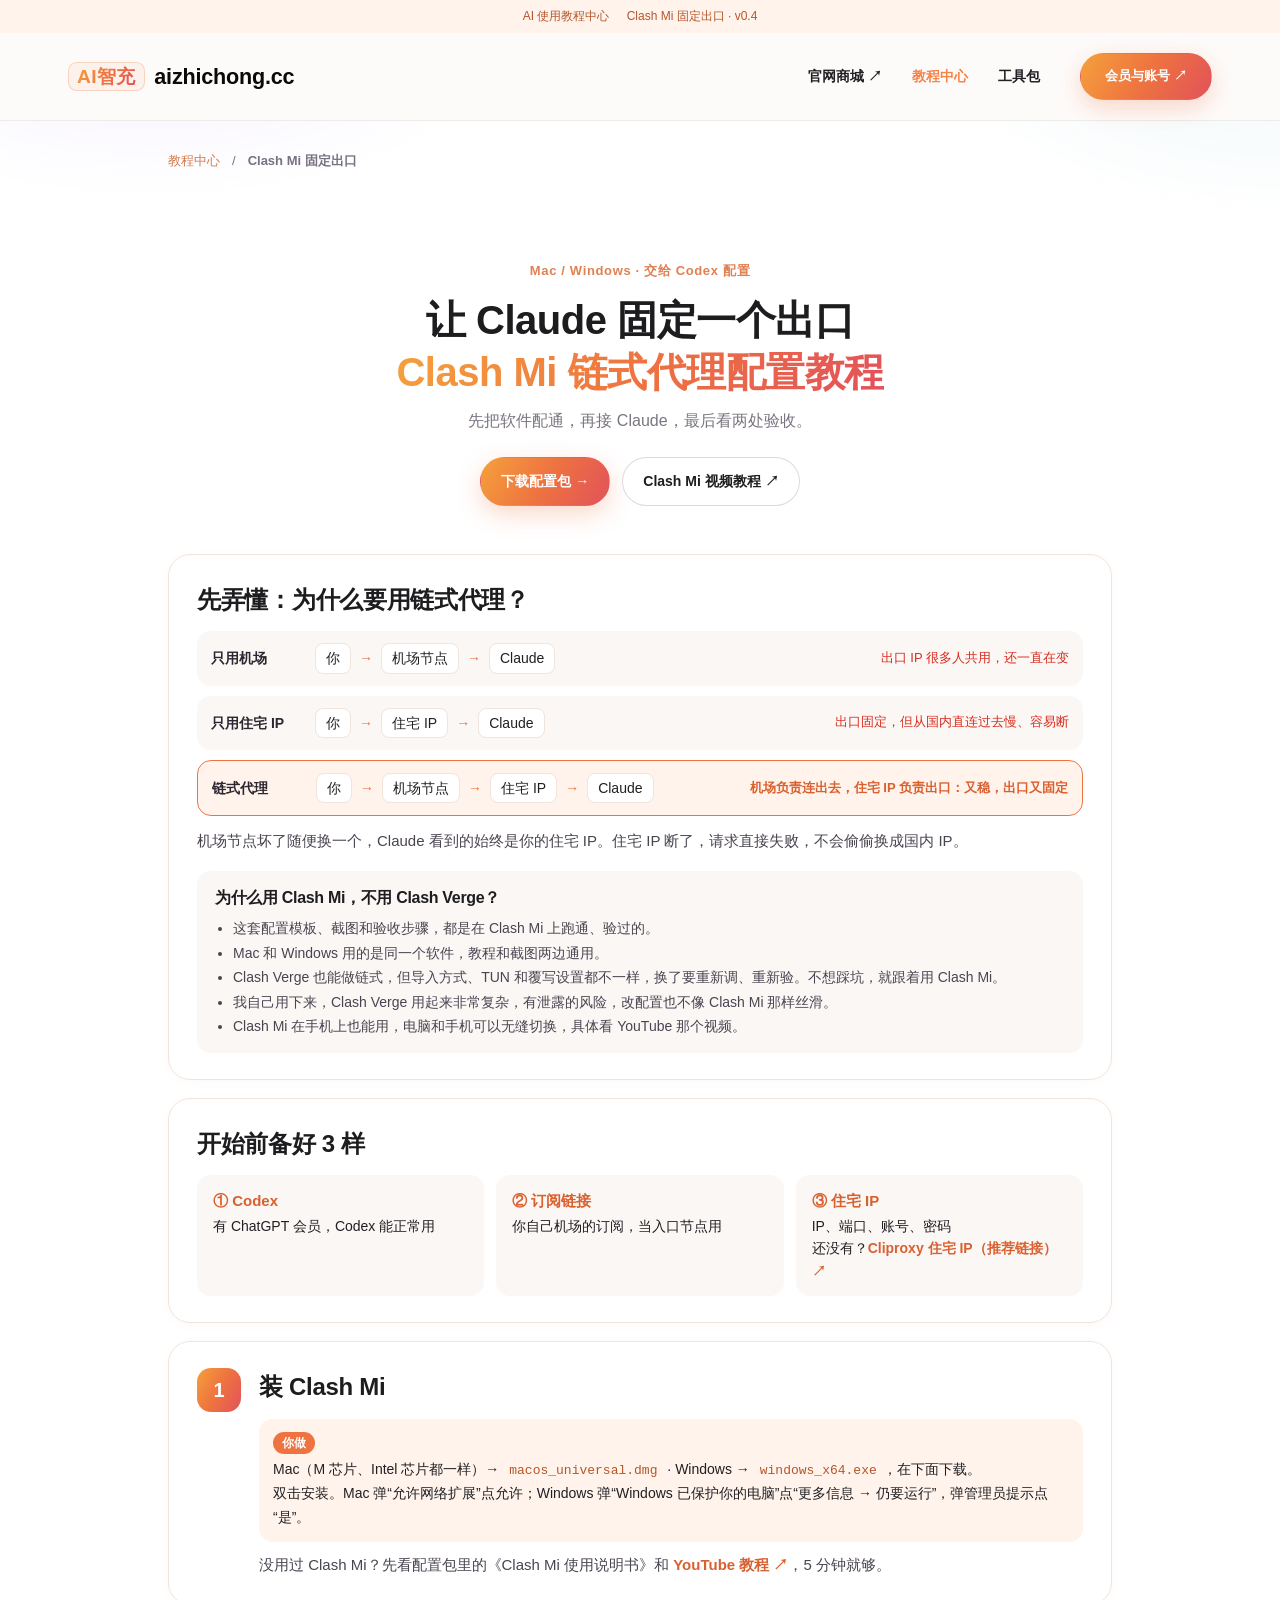
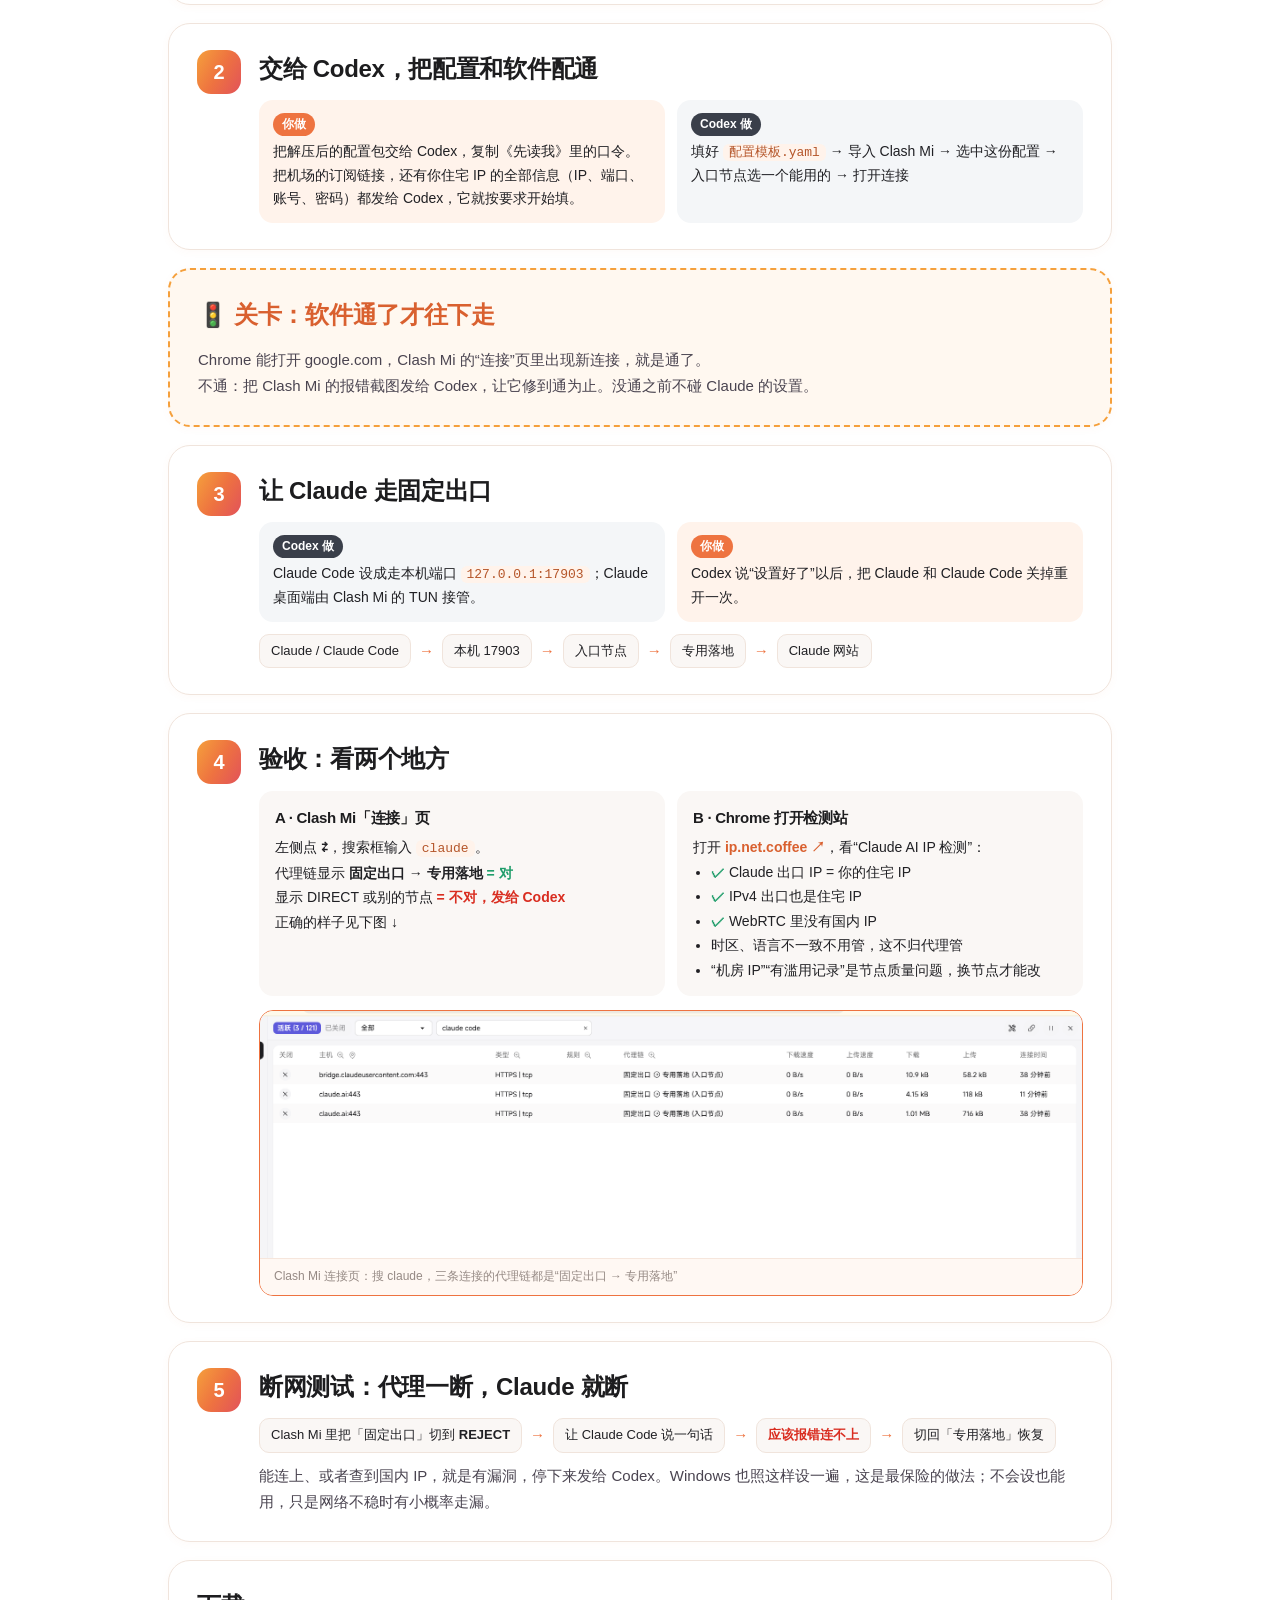
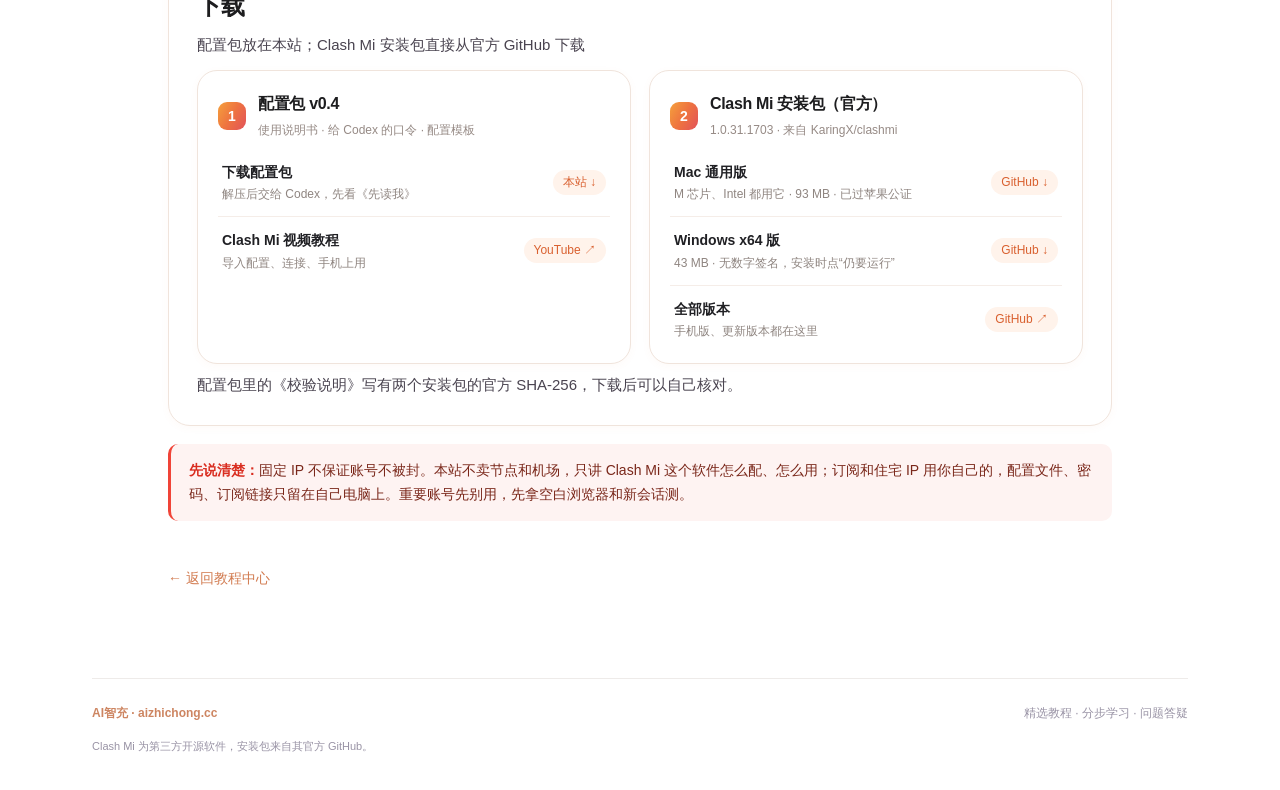
==== tutorial-clashmi.html @ 5a5a4480 "Add files via upload" ====
<!doctype html>
<html lang="zh-CN"><head><meta charset="utf-8"><meta name="viewport" content="width=device-width,initial-scale=1"><title>Clash Mi 固定出口教程 · AI智充</title><meta name="description" content="用 Clash Mi 链式代理让 Claude / Claude Code 固定一个出口：交给 Codex 配好，先配通软件，再接 Claude，最后两处验收。"><link rel="icon" href="favicon.svg?v=2" type="image/svg+xml"><link rel="icon" href="favicon-32.png?v=2" sizes="32x32" type="image/png"><link rel="apple-touch-icon" href="apple-touch-icon.png?v=2"><link rel="stylesheet" href="tutorial-brand.css?v=20261020-product-hub"><link rel="stylesheet" href="tutorial-tutorial.css?v=20261023-orange"><link rel="stylesheet" href="tutorial-orange.css?v=20261023-chapters"><link rel="stylesheet" href="tutorial-clashmi.css?v=20261027-clashmi"></head>
<body><div class="demo-banner">AI 使用教程中心 <span>Clash Mi 固定出口 · v0.4</span></div>
<header class="learn-header"><div class="header-inner"><a href="tutorial-preview#/" class="learn-logo" aria-label="教程中心首页"><span class="brand-badge"><span class="brand-ai66">AI智充</span></span><span class="site-domain site-domain--nav">aizhichong.cc</span></a><nav aria-label="主导航"><a href="https://aizhichong.cc/" target="_blank" rel="noopener">官网商城 ↗</a><a href="tutorial-preview#/" class="active">教程中心</a><a href="tutorial-preview#/toolkit">工具包</a></nav><a class="btn btn-primary-new shop-nav" href="https://aizhichong.cc/#pricing" target="_blank" rel="noopener">会员与账号 ↗</a></div></header>

<main class="cm-wrap">
  <nav class="center-breadcrumb" aria-label="当前位置"><a href="tutorial-preview#/">教程中心</a><span>/</span><strong>Clash Mi 固定出口</strong></nav>

  <section class="cm-hero">
    <span class="center-eyebrow">Mac / Windows · 交给 Codex 配置</span>
    <h1>让 Claude 固定一个出口<br><span class="gradient-text">Clash Mi 链式代理配置教程</span></h1>
    <p>先把软件配通，再接 Claude，最后看两处验收。</p>
    <div class="center-actions">
      <a class="btn btn-primary-new" href="#downloads">下载配置包 →</a>
      <a class="btn btn-secondary-new" href="https://www.youtube.com/watch?v=QjR9FMuZ3o0&t=269s" target="_blank" rel="noopener">Clash Mi 视频教程 ↗</a>
    </div>
  </section>

  <section class="cm-card">
    <h2>先弄懂：为什么要用链式代理？</h2>
    <div class="cm-routes">
      <div class="cm-route"><span class="lab">只用机场</span><span class="hop">你</span><i>→</i><span class="hop">机场节点</span><i>→</i><span class="hop">Claude</span><em>出口 IP 很多人共用，还一直在变</em></div>
      <div class="cm-route"><span class="lab">只用住宅 IP</span><span class="hop">你</span><i>→</i><span class="hop">住宅 IP</span><i>→</i><span class="hop">Claude</span><em>出口固定，但从国内直连过去慢、容易断</em></div>
      <div class="cm-route good"><span class="lab">链式代理</span><span class="hop">你</span><i>→</i><span class="hop">机场节点</span><i>→</i><span class="hop">住宅 IP</span><i>→</i><span class="hop">Claude</span><em>机场负责连出去，住宅 IP 负责出口：又稳，出口又固定</em></div>
    </div>
    <p style="margin-top:12px">机场节点坏了随便换一个，Claude 看到的始终是你的住宅 IP。住宅 IP 断了，请求直接失败，不会偷偷换成国内 IP。</p>
    <div class="cm-why-mi">
      <h3>为什么用 Clash Mi，不用 Clash Verge？</h3>
      <ul>
        <li>这套配置模板、截图和验收步骤，都是在 Clash Mi 上跑通、验过的。</li>
        <li>Mac 和 Windows 用的是同一个软件，教程和截图两边通用。</li>
        <li>Clash Verge 也能做链式，但导入方式、TUN 和覆写设置都不一样，换了要重新调、重新验。不想踩坑，就跟着用 Clash Mi。</li>
        <li>我自己用下来，Clash Verge 用起来非常复杂，有泄露的风险，改配置也不像 Clash Mi 那样丝滑。</li>
        <li>Clash Mi 在手机上也能用，电脑和手机可以无缝切换，具体看 YouTube 那个视频。</li>
      </ul>
    </div>
  </section>

  <section class="cm-card">
    <h2>开始前备好 3 样</h2>
    <div class="cm-prep">
      <div><b>① Codex</b>有 ChatGPT 会员，Codex 能正常用</div>
      <div><b>② 订阅链接</b>你自己机场的订阅，当入口节点用</div>
      <div><b>③ 住宅 IP</b>IP、端口、账号、密码<br>还没有？<a href="https://share.cliproxy.com/share/hd8asdu2e" target="_blank" rel="noopener">Cliproxy 住宅 IP（推荐链接）↗</a></div>
    </div>
  </section>

  <section class="cm-card cm-step">
    <span class="cm-num">1</span>
    <div class="cm-step-body">
      <h2>装 Clash Mi</h2>
      <div class="cm-who single"><div class="you"><strong>你做</strong><br>
        Mac（M 芯片、Intel 芯片都一样）→ <code>macos_universal.dmg</code> · Windows → <code>windows_x64.exe</code>，<a href="#downloads">在下面下载</a>。<br>
        双击安装。Mac 弹“允许网络扩展”点允许；Windows 弹“Windows 已保护你的电脑”点“更多信息 → 仍要运行”，弹管理员提示点“是”。</div></div>
      <p style="margin-top:10px">没用过 Clash Mi？先看配置包里的《Clash Mi 使用说明书》和 <a href="https://www.youtube.com/watch?v=QjR9FMuZ3o0&t=269s" target="_blank" rel="noopener" style="color:#D9602F;font-weight:600">YouTube 教程 ↗</a>，5 分钟就够。</p>
    </div>
  </section>

  <section class="cm-card cm-step">
    <span class="cm-num">2</span>
    <div class="cm-step-body">
      <h2>交给 Codex，把配置和软件配通</h2>
      <div class="cm-who">
        <div class="you"><strong>你做</strong><br>把解压后的配置包交给 Codex，复制《先读我》里的口令。<br>把机场的订阅链接，还有你住宅 IP 的全部信息（IP、端口、账号、密码）都发给 Codex，它就按要求开始填。</div>
        <div class="codex"><strong>Codex 做</strong><br>填好 <code>配置模板.yaml</code> → 导入 Clash Mi → 选中这份配置 → 入口节点选一个能用的 → 打开连接</div>
      </div>
    </div>
  </section>

  <section class="cm-card cm-gate">
    <h2>🚦 关卡：软件通了才往下走</h2>
    <p>Chrome 能打开 google.com，Clash Mi 的“连接”页里出现新连接，就是通了。<br>不通：把 Clash Mi 的报错截图发给 Codex，让它修到通为止。没通之前不碰 Claude 的设置。</p>
  </section>

  <section class="cm-card cm-step">
    <span class="cm-num">3</span>
    <div class="cm-step-body">
      <h2>让 Claude 走固定出口</h2>
      <div class="cm-who">
        <div class="codex"><strong>Codex 做</strong><br>Claude Code 设成走本机端口 <code>127.0.0.1:17903</code>；Claude 桌面端由 Clash Mi 的 TUN 接管。</div>
        <div class="you"><strong>你做</strong><br>Codex 说“设置好了”以后，把 Claude 和 Claude Code 关掉重开一次。</div>
      </div>
      <div class="cm-flow"><span>Claude / Claude Code</span><i>→</i><span>本机 17903</span><i>→</i><span>入口节点</span><i>→</i><span>专用落地</span><i>→</i><span>Claude 网站</span></div>
    </div>
  </section>

  <section class="cm-card cm-step">
    <span class="cm-num">4</span>
    <div class="cm-step-body">
      <h2>验收：看两个地方</h2>
      <div class="cm-check">
        <div><h3>A · Clash Mi「连接」页</h3>
          左侧点 <b>⇄</b>，搜索框输入 <code>claude</code>。<br>
          代理链显示 <b>固定出口 → 专用落地</b> <span class="cm-ok">= 对</span><br>
          显示 DIRECT 或别的节点 <span class="cm-bad">= 不对，发给 Codex</span><br>正确的样子见下图 ↓</div>
        <div><h3>B · Chrome 打开检测站</h3>
          打开 <a href="https://ip.net.coffee/claude/" target="_blank" rel="noopener" style="color:#D9602F;font-weight:600">ip.net.coffee ↗</a>，看“Claude AI IP 检测”：
          <ul>
            <li><span class="cm-ok">✓</span> Claude 出口 IP = 你的住宅 IP</li>
            <li><span class="cm-ok">✓</span> IPv4 出口也是住宅 IP</li>
            <li><span class="cm-ok">✓</span> WebRTC 里没有国内 IP</li>
            <li>时区、语言不一致不用管，这不归代理管</li>
            <li>“机房 IP”“有滥用记录”是节点质量问题，换节点才能改</li>
          </ul></div>
      </div>
      <figure class="cm-shot"><img src="tutorial-clashmi-connections.png?v=20261027" alt="Clash Mi 连接页：claude 的连接都走 固定出口 → 专用落地" width="1858" height="559" loading="lazy"><figcaption>Clash Mi 连接页：搜 claude，三条连接的代理链都是“固定出口 → 专用落地”</figcaption></figure>
    </div>
  </section>

  <section class="cm-card cm-step">
    <span class="cm-num">5</span>
    <div class="cm-step-body">
      <h2>断网测试：代理一断，Claude 就断</h2>
      <div class="cm-flow"><span>Clash Mi 里把「固定出口」切到 <b>REJECT</b></span><i>→</i><span>让 Claude Code 说一句话</span><i>→</i><span class="cm-bad">应该报错连不上</span><i>→</i><span>切回「专用落地」恢复</span></div>
      <p style="margin-top:10px">能连上、或者查到国内 IP，就是有漏洞，停下来发给 Codex。Windows 也照这样设一遍，这是最保险的做法；不会设也能用，只是网络不稳时有小概率走漏。</p>
    </div>
  </section>

  <section class="cm-card cm-downloads" id="downloads">
    <h2>下载</h2>
    <p class="cm-sub">配置包放在本站；Clash Mi 安装包直接从官方 GitHub 下载</p>
    <div class="toolkit-grid">
      <div class="toolkit-group">
        <div class="toolkit-group-title"><span class="toolkit-num">1</span><div><h3>配置包 v0.4</h3><small>使用说明书 · 给 Codex 的口令 · 配置模板</small></div></div>
        <a class="toolkit-item" href="clashmi-config-pack-v0.4.zip" download><span><strong>下载配置包</strong><small>解压后交给 Codex，先看《先读我》</small></span><em>本站 ↓</em></a>
        <a class="toolkit-item" href="https://www.youtube.com/watch?v=QjR9FMuZ3o0&t=269s" target="_blank" rel="noopener"><span><strong>Clash Mi 视频教程</strong><small>导入配置、连接、手机上用</small></span><em>YouTube ↗</em></a>
      </div>
      <div class="toolkit-group">
        <div class="toolkit-group-title"><span class="toolkit-num">2</span><div><h3>Clash Mi 安装包（官方）</h3><small>1.0.31.1703 · 来自 KaringX/clashmi</small></div></div>
        <a class="toolkit-item" href="https://github.com/KaringX/clashmi/releases/download/v1.0.31.1703/clashmi_1.0.31.1703_macos_universal.dmg" target="_blank" rel="noopener"><span><strong>Mac 通用版</strong><small>M 芯片、Intel 都用它 · 93 MB · 已过苹果公证</small></span><em>GitHub ↓</em></a>
        <a class="toolkit-item" href="https://github.com/KaringX/clashmi/releases/download/v1.0.31.1703/clashmi_1.0.31.1703_windows_x64.exe" target="_blank" rel="noopener"><span><strong>Windows x64 版</strong><small>43 MB · 无数字签名，安装时点“仍要运行”</small></span><em>GitHub ↓</em></a>
        <a class="toolkit-item" href="https://github.com/KaringX/clashmi/releases" target="_blank" rel="noopener"><span><strong>全部版本</strong><small>手机版、更新版本都在这里</small></span><em>GitHub ↗</em></a>
      </div>
    </div>
    <p class="cm-dl-note">配置包里的《校验说明》写有两个安装包的官方 SHA-256，下载后可以自己核对。</p>
  </section>

  <section class="cm-card" style="padding:0;border:0;box-shadow:none;background:transparent">
    <div class="cm-notice"><strong>先说清楚：</strong>固定 IP 不保证账号不被封。本站不卖节点和机场，只讲 Clash Mi 这个软件怎么配、怎么用；订阅和住宅 IP 用你自己的，配置文件、密码、订阅链接只留在自己电脑上。重要账号先别用，先拿空白浏览器和新会话测。</div>
  </section>

  <a class="center-back" href="tutorial-preview#/">← 返回教程中心</a>
</main>

<footer class="learn-footer"><strong>AI智充 · aizhichong.cc</strong><span>精选教程 · 分步学习 · 问题答疑</span><small>Clash Mi 为第三方开源软件，安装包来自其官方 GitHub。</small></footer>
</body></html>
---- tutorial-brand.css ----
/* ===================================================================
           设计系统  —— Stripe / Linear / Anthropic 风格
        =================================================================== */
        :root {
            /* 配色 - 暖白底 + 单一冷蓝强调色 */
            --color-bg: #FAFAF9;
            --color-bg-card: #FFFFFF;
            --color-bg-elev: #F5F5F4;
            --color-text: #0A0A0A;
            --color-text-muted: #525252;
            --color-text-soft: #737373;
            --color-border: #E7E5E4;
            --color-border-strong: #D6D3D1;
            --color-accent: #2563EB;
            --color-accent-hover: #1D4ED8;
            --color-accent-soft: #EFF6FF;
            --color-success: #16A34A;
            --color-price: #DC2626;
            --footer-bg: #0A0A0A;

            /* 字体栈 */
            --font-display: "Bricolage Grotesque", "PingFang SC", "Source Han Sans CN", -apple-system, BlinkMacSystemFont, sans-serif;
            --font-serif: "Fraunces", "Source Han Serif SC", "Songti SC", Georgia, serif;
            --font-body: "Plus Jakarta Sans", "PingFang SC", "Source Han Sans CN", -apple-system, BlinkMacSystemFont, sans-serif;
            --font-mono: "Geist Mono", "JetBrains Mono", ui-monospace, "SF Mono", monospace;

            /* 阴影 */
            --shadow-sm: 0 1px 2px rgba(10, 10, 10, 0.04);
            --shadow-md: 0 4px 12px rgba(10, 10, 10, 0.06);
            --shadow-lg: 0 12px 32px rgba(10, 10, 10, 0.08);

            --section-y: clamp(4rem, 10vh, 8rem);
        }

        /* 暗黑模式配色（点击月亮图标生效） */
        html.dark {
            --color-bg: #0A0A0A;
            --color-bg-card: #18181B;
            --color-bg-elev: #1F1F23;
            --color-text: #FAFAFA;
            --color-text-muted: #A1A1AA;
            --color-text-soft: #71717A;
            --color-border: #27272A;
            --color-border-strong: #3F3F46;
            --color-accent: #60A5FA;
            --color-accent-hover: #93C5FD;
            --color-accent-soft: #1E293B;
            --footer-bg: #000000;
        }

        * { box-sizing: border-box; margin: 0; padding: 0; }

        html {
            font-family: var(--font-body);
            scroll-behavior: smooth;
            -webkit-font-smoothing: antialiased;
            -moz-osx-font-smoothing: grayscale;
            text-rendering: optimizeLegibility;
        }

        body {
            line-height: 1.6;
            color: var(--color-text);
            background-color: var(--color-bg);
            overflow-x: hidden;
            transition: background-color 0.3s, color 0.3s;
        }

        h1, h2, h3 {
            font-family: var(--font-display);
            letter-spacing: -0.02em;
            color: var(--color-text);
        }

        .num {
            font-family: var(--font-mono);
            font-variant-numeric: tabular-nums;
            font-feature-settings: "tnum";
        }

        /* === 按钮 === */
        .btn {
            display: inline-flex;
            align-items: center;
            gap: 0.5rem;
            padding: 0.75rem 1.5rem;
            border-radius: 0.625rem;
            font-weight: 600;
            font-size: 0.95rem;
            transition: all 0.2s cubic-bezier(0.4, 0, 0.2, 1);
            text-decoration: none;
            border: 1px solid transparent;
            cursor: pointer;
            white-space: nowrap;
            font-family: var(--font-body);
        }
        .btn-primary-new {
            background: var(--color-text);
            color: var(--color-bg);
            box-shadow: var(--shadow-sm);
        }
        .btn-primary-new:hover {
            background: var(--color-accent);
            color: #fff;
            transform: translateY(-1px);
            box-shadow: var(--shadow-md);
        }
        .btn-secondary-new {
            background: transparent;
            color: var(--color-text);
            border-color: var(--color-border-strong);
        }
        .btn-secondary-new:hover {
            background: var(--color-bg-elev);
            border-color: var(--color-text);
        }

        /* === 入场动画 === */
        @keyframes rise-in {
            from { opacity: 0; transform: translateY(12px); }
            to { opacity: 1; transform: translateY(0); }
        }
        .rise-in { animation: rise-in 0.6s cubic-bezier(0.4, 0, 0.2, 1) backwards; }

        /* === 网格背景 === */
        .grid-bg {
            background-image:
                linear-gradient(var(--color-border) 1px, transparent 1px),
                linear-gradient(to right, var(--color-border) 1px, transparent 1px);
            background-size: 64px 64px;
            -webkit-mask-image: radial-gradient(ellipse 80% 50% at 50% 0%, black 40%, transparent 90%);
            mask-image: radial-gradient(ellipse 80% 50% at 50% 0%, black 40%, transparent 90%);
        }

        .badge-dot { width: 6px; height: 6px; border-radius: 50%; background: var(--color-success); }

        /* === Section 通用 === */
        .section { padding: var(--section-y) 1rem; }
        .section-inner { max-width: 1200px; margin: 0 auto; }
        .section-header { text-align: center; margin-bottom: 3.5rem; }
        .section-eyebrow {
            display: inline-block;
            font-size: 1.1rem;
            font-weight: 700;
            color: var(--color-accent);
            letter-spacing: 0.02em;
            margin-bottom: 1rem;
            text-transform: uppercase;
        }
        .section-title {
            font-size: clamp(1.875rem, 4vw, 2.75rem);
            font-weight: 700;
            line-height: 1.15;
            letter-spacing: -0.025em;
            margin-bottom: 0.75rem;
        }
        .section-desc {
            color: var(--color-text-muted);
            font-size: 1.05rem;
            max-width: 560px;
            margin: 0 auto;
            line-height: 1.6;
        }

        /* ===================================================================
           导航
        =================================================================== */
        .nav-main {
            position: sticky; top: 0; z-index: 50;
            background: color-mix(in srgb, var(--color-bg) 85%, transparent);
            backdrop-filter: saturate(180%) blur(20px);
            -webkit-backdrop-filter: saturate(180%) blur(20px);
            border-bottom: 1px solid var(--color-border);
        }
        .nav-inner {
            max-width: 1200px; margin: 0 auto;
            padding: 0.875rem 1.5rem;
            display: flex; align-items: center; gap: 1.5rem;
        }
        .nav-logo {
            display: inline-flex; align-items: center; gap: 0.5rem;
            font-family: var(--font-display); font-weight: 700; font-size: 1.1rem;
            color: var(--color-text); text-decoration: none;
            letter-spacing: -0.01em; flex-shrink: 0;
        }
        .nav-logo svg { width: 22px; height: 22px; color: var(--color-accent); }
        .nav-links {
            flex: 1; display: flex; align-items: center; justify-content: center; gap: 1.75rem;
            margin: 0 1rem; font-size: 0.9rem; color: var(--color-text-muted);
            overflow-x: auto; scrollbar-width: none;
        }
        .nav-links::-webkit-scrollbar { display: none; }
        .nav-links a {
            color: inherit; white-space: nowrap;
            transition: color 0.15s, text-decoration-color 0.15s; font-weight: 500;
            text-decoration: underline; text-decoration-color: var(--color-border-strong);
            text-underline-offset: 5px; text-decoration-thickness: 1.5px;
        }
        .nav-links a:hover { color: var(--color-accent); text-decoration-color: var(--color-accent); }
        .nav-actions { display: flex; align-items: center; gap: 0.5rem; flex-shrink: 0; }
        .nav-icon-btn {
            width: 36px; height: 36px;
            display: inline-flex; align-items: center; justify-content: center;
            background: transparent; border: 1px solid var(--color-border);
            border-radius: 0.5rem; color: var(--color-text-muted);
            cursor: pointer; transition: all 0.15s; font-size: 0.9rem;
        }
        .nav-icon-btn:hover { background: var(--color-bg-elev); color: var(--color-text); }
        @media (max-width: 768px) {
            .nav-inner { padding: 0.75rem 1rem; gap: 0.75rem; }
            .nav-links { margin-left: 0.5rem; gap: 1.25rem; font-size: 0.85rem; }
            .nav-link-extra { display: none; }
            .nav-logo span { display: none; }
            .nav-actions .btn { padding: 0.5rem 0.875rem; font-size: 0.85rem; }
        }

        /* ===================================================================
           Hero
        =================================================================== */
        .hero { position: relative; padding: 1.75rem 1.5rem 5rem; overflow: hidden; background: var(--color-bg); }
        .hero-grid { position: absolute; inset: 0; opacity: 0.5; pointer-events: none; }
        .hero-inner { max-width: 880px; margin: 0 auto; position: relative; z-index: 1; text-align: center; }
        .hero-eyebrow {
            display: inline-flex; align-items: center; gap: 0.5rem;
            padding: 0.375rem 0.875rem;
            border: 1px solid var(--color-border); background: var(--color-bg-card);
            border-radius: 999px; font-size: 0.85rem; color: var(--color-text-muted);
            margin-bottom: 1.25rem; box-shadow: var(--shadow-sm);
        }
        .hero-eyebrow-divider { color: var(--color-border-strong); }
        .hero-slogan {
            font-family: var(--font-display); font-size: clamp(1rem, 2.4vw, 1.45rem); color: var(--color-text-muted);
            font-weight: 600; letter-spacing: 0.02em;
            margin: 0 auto 1.5rem;
        }
        .hero-slogan::before { content: "— "; opacity: 0.5; }
        .hero-slogan::after { content: " —"; opacity: 0.5; }
        .hero-slogan-em { color: var(--color-accent); font-weight: 800; font-size: 1.18em; letter-spacing: 0.01em; }
        .hero-title {
            font-family: var(--font-serif); font-size: clamp(2.5rem, 6.5vw, 4.75rem);
            font-weight: 400; line-height: 1.05; margin-bottom: 1.5rem;
            letter-spacing: -0.025em; font-variation-settings: "opsz" 96;
        }
        .hero-title-accent {
            font-family: var(--font-serif); font-style: italic; font-weight: 500;
            color: var(--color-text-muted); font-variation-settings: "opsz" 96;
        }
        .hero-subtitle {
            font-size: clamp(1.2rem, 2.3vw, 1.5rem); color: var(--color-text);
            font-weight: 500; line-height: 1.5; max-width: 720px; margin: 0 auto 0.85rem;
        }
        .hero-subtitle strong { font-weight: 700; }
        .hero-meta {
            font-family: var(--font-mono); font-size: clamp(1.0625rem, 1.8vw, 1.25rem); color: var(--color-text);
            font-weight: 500; line-height: 1.7;
            margin: 0 auto 2.25rem;
        }
        .hero-meta strong { color: var(--color-text); font-weight: 600; }
        .hero-meta-sep { color: var(--color-border-strong); margin: 0 0.55rem; }
        .hero-cta { display: flex; justify-content: center; gap: 0.75rem; flex-wrap: wrap; margin-bottom: 2.5rem; }
        .hero-trust { display: flex; justify-content: center; gap: 2rem; flex-wrap: wrap; margin-bottom: 2rem; }
        .hero-trust-item {
            display: inline-flex; align-items: center; gap: 0.5rem;
            color: var(--color-text-soft); font-size: 0.875rem; font-weight: 500;
        }
        .hero-trust-item svg { color: var(--color-accent); }
        .hero-contact {
            font-size: 0.875rem; color: var(--color-text-soft);
            display: flex; align-items: center; gap: 0.5rem; flex-wrap: wrap; justify-content: center;
        }
        .hero-contact + .hero-contact { margin-top: 0.5rem; }
        .hero-contact--alert {
            width: fit-content; max-width: 100%; margin: 0.5rem auto 0;
            padding: 0.7rem 1.15rem; border-radius: 0.85rem;
            background: var(--color-accent-soft); border: 1.5px solid var(--color-accent);
            box-shadow: var(--shadow-sm);
        }
        .hero-contact--alert .hero-wechat { font-size: 0.95rem; background: var(--color-bg-card); }
        .hero-contact--alert .hero-wechat-copy { font-size: 0.85rem; }
        .hero-contact-lead {
            display: inline-flex; align-items: center; gap: 0.35rem;
            font-size: 1.05rem; font-weight: 700; letter-spacing: 0.01em;
            color: var(--color-accent);
        }
        .hero-contact-lead svg { flex-shrink: 0; }
        .hero-wechat {
            font-family: var(--font-mono); font-size: 0.85rem; background: var(--color-bg-elev);
            padding: 0.2rem 0.5rem; border-radius: 0.375rem; color: var(--color-text);
            border: 1px solid var(--color-border);
        }
        .hero-wechat-copy {
            font-size: 0.8rem; color: var(--color-accent); background: transparent;
            border: none; cursor: pointer; padding: 0.2rem 0.4rem; border-radius: 0.25rem; font-weight: 600;
        }
        .hero-wechat-copy:hover { background: var(--color-accent-soft); }
        @media (max-width: 768px) {
            .hero { padding: 1.5rem 1rem 3.5rem; }
            .hero-cta { flex-direction: column; align-items: stretch; }
            .hero-cta .btn { justify-content: center; }
            .hero-trust { gap: 1.25rem; }
        }

        /* ===================================================================
           套餐卡片
        =================================================================== */
        .pricing-section { background: var(--color-bg); border-top: 1px solid var(--color-border); }
        .category-grid { display: grid; grid-template-columns: 1fr; gap: 1.25rem; max-width: 880px; margin: 0 auto; }
        .category-card {
            position: relative; background: var(--color-bg-card);
            border: 1px solid var(--color-border); border-radius: 1.25rem;
            padding: 2.25rem 1.75rem 1.75rem;
            display: flex; flex-direction: column; gap: 1.25rem;
            transition: all 0.25s cubic-bezier(0.4, 0, 0.2, 1);
            text-decoration: none; color: inherit; overflow: hidden;
        }
        .category-card::before {
            content: ""; position: absolute; top: 0; left: 0; right: 0;
            height: 4px; background: var(--color-border);
        }
        .category-card:hover { transform: translateY(-3px); }
        .category-head { display: flex; flex-direction: column; gap: 0.25rem; }
        .category-logo {
            width: 44px; height: 44px; border-radius: 0.75rem; background: var(--color-bg-elev);
            display: inline-flex; align-items: center; justify-content: center;
            margin-bottom: 0.5rem; transition: all 0.25s;
        }
        .category-logo svg { width: 24px; height: 24px; color: var(--color-text); }

        /* 品牌色 */
        .category-card--chatgpt::before { background: #10A37F; }
        .category-card--chatgpt:hover { border-color: #10A37F; box-shadow: 0 12px 32px rgba(16, 163, 127, 0.16); }
        .category-card--chatgpt .category-logo { background: rgba(16, 163, 127, 0.1); }
        .category-card--chatgpt .category-logo svg,
        .category-card--chatgpt .category-eyebrow,
        .category-card--chatgpt .category-link { color: #10A37F; }
        .category-card--chatgpt .category-feats li::before { border-color: #10A37F !important; }

        .category-card--gemini::before { background: linear-gradient(90deg, #3186FF 0%, #08B962 33%, #FABC12 66%, #F94543 100%); }
        .category-card--gemini:hover { border-color: #3186FF; box-shadow: 0 12px 32px rgba(49, 134, 255, 0.18); }
        .category-card--gemini .category-logo { background: rgba(49, 134, 255, 0.08); }
        .category-card--gemini .category-eyebrow {
            background: linear-gradient(90deg, #3186FF, #F94543);
            -webkit-background-clip: text; background-clip: text; -webkit-text-fill-color: transparent; font-weight: 700;
        }
        .category-card--gemini .category-feats li::before { border-color: #3186FF !important; }
        .category-card--gemini .category-link { color: #3186FF; }

        .category-card--grok::before { background: var(--color-text); }
        .category-card--grok:hover { border-color: var(--color-text); box-shadow: var(--shadow-lg); }
        .category-card--grok .category-logo svg { color: var(--color-text); }
        .category-card--grok .category-eyebrow { color: var(--color-text); }
        
        .category-card--grok .category-feats li::before { border-color: var(--color-text) !important; }
        .category-card--grok .category-link { color: var(--color-text); }

        .category-card--claude::before { background: #D97757; }
        .category-card--claude:hover { border-color: #D97757; box-shadow: 0 12px 32px rgba(217, 119, 87, 0.22); }
        .category-card--claude .category-logo { background: rgba(217, 119, 87, 0.12); }
        .category-card--claude .category-logo svg,
        .category-card--claude .category-eyebrow,
        .category-card--claude .category-link { color: #D97757; }
        .category-card--claude .category-feats li::before { border-color: #D97757 !important; }

        .category-eyebrow {
            font-family: var(--font-mono); font-size: 0.7rem; font-weight: 600;
            color: var(--color-text-soft); text-transform: uppercase; letter-spacing: 0.1em;
        }
        .category-name {
            font-family: var(--font-display); font-size: 1.5rem; font-weight: 700;
            color: var(--color-text); letter-spacing: -0.02em; line-height: 1.1; margin-bottom: 0.25rem;
        }
        .category-variants { font-size: 0.85rem; color: var(--color-text-muted); line-height: 1.4; }
        .category-price {
            display: flex; align-items: baseline; gap: 0.2rem; padding: 0.75rem 0;
            border-top: 1px solid var(--color-border); border-bottom: 1px solid var(--color-border);
        }
        .category-currency { font-family: var(--font-mono); font-size: 1rem; color: var(--color-text-muted); }
        .category-amount {
            font-family: var(--font-mono); font-size: 2.5rem; font-weight: 700; color: var(--color-text);
            line-height: 1; letter-spacing: -0.03em; font-variant-numeric: tabular-nums;
        }
        .category-from { font-size: 0.95rem; color: var(--color-text-muted); margin-left: 0.25rem; }
        .category-from--badge {
            font-size: 0.9rem; font-weight: 700; letter-spacing: 0.01em;
            color: var(--color-accent); background: var(--color-accent-soft);
            padding: 0.2rem 0.55rem; border-radius: 999px; margin-left: 0.5rem;
            align-self: center; white-space: nowrap;
        }
        .category-feats {
            display: flex; flex-direction: column; gap: 0.5rem; font-size: 0.875rem;
            color: var(--color-text-muted); flex: 1; list-style: none; padding: 0;
        }
        .category-feats li { position: relative; padding-left: 1.1rem; line-height: 1.5; }
        .category-feats li::before {
            content: ""; position: absolute; left: 0; top: 0.5rem; width: 0.5rem; height: 0.3rem;
            border-left: 1.5px solid var(--color-accent); border-bottom: 1.5px solid var(--color-accent);
            transform: rotate(-45deg);
        }
        .category-link {
            display: inline-flex; align-items: center; gap: 0.375rem; font-size: 0.9rem;
            font-weight: 600; color: var(--color-accent); margin-top: 0.5rem; transition: gap 0.2s;
        }
        .category-card:hover .category-link { gap: 0.625rem; }

        /* ===================================================================
           服务说明（GEO 引言段）
        =================================================================== */
        .geo-intro { background: var(--color-bg); padding: var(--section-y) 1.5rem; border-top: 1px solid var(--color-border); }
        .geo-intro-inner { max-width: 660px; margin: 0 auto; text-align: center; }
        .geo-intro-eyebrow {
            font-family: var(--font-serif); font-style: italic; font-size: 0.95rem;
            color: var(--color-text-soft); margin-bottom: 1.25rem; display: inline-block;
        }
        .geo-intro-eyebrow::before, .geo-intro-eyebrow::after { content: "·"; margin: 0 0.6rem; color: var(--color-border-strong); }
        .geo-intro-question {
            font-family: var(--font-serif); font-style: italic; font-weight: 400;
            font-size: clamp(1.5rem, 2.6vw, 1.85rem); line-height: 1.35;
            color: var(--color-text); margin-bottom: 2.25rem;
        }
        .geo-intro-divider { width: 36px; height: 1px; background: var(--color-border-strong); margin: 0 auto 2.25rem; border: none; }
        .geo-intro-body {
            font-family: var(--font-body); font-size: 1.05rem; line-height: 1.85;
            color: var(--color-text-muted); text-align: left;
        }
        .geo-intro-body strong { color: var(--color-text); font-weight: 600; }
        .geo-intro-coda {
            margin-top: 2rem; font-family: var(--font-serif); font-style: italic;
            font-size: 0.98rem; color: var(--color-text-soft); text-align: center;
        }
        .geo-intro-coda-mark { margin-right: 0.5rem; color: var(--color-border-strong); font-style: normal; }
        @media (max-width: 720px) { .geo-intro-body { font-size: 0.98rem; line-height: 1.78; } }

        /* ===================================================================
           为什么选择我们
        =================================================================== */
        .features-section { background: var(--color-bg); border-top: 1px solid var(--color-border); }
        .features-grid { display: grid; grid-template-columns: repeat(auto-fit, minmax(260px, 1fr)); gap: 1.25rem; }
        .feature-card {
            padding: 2rem; background: var(--color-bg-card); border: 1px solid var(--color-border);
            border-radius: 1rem; transition: all 0.3s cubic-bezier(0.4, 0, 0.2, 1);
        }
        .feature-card:hover { border-color: var(--color-text); transform: translateY(-2px); box-shadow: var(--shadow-md); }
        .feature-icon {
            width: 44px; height: 44px; border-radius: 0.625rem;
            background: var(--color-accent-soft); color: var(--color-accent);
            display: inline-flex; align-items: center; justify-content: center; margin-bottom: 1.25rem;
        }
        .feature-icon svg { width: 22px; height: 22px; }
        .feature-title {
            font-family: var(--font-display); font-size: 1.1rem; font-weight: 700;
            margin-bottom: 0.5rem; color: var(--color-text); letter-spacing: -0.01em;
        }
        .feature-desc { font-size: 0.9rem; color: var(--color-text-muted); line-height: 1.6; }

        /* ===================================================================
           用户评价
        =================================================================== */
        .reviews-section { background: var(--color-bg); border-top: 1px solid var(--color-border); }
        /* 满意度 / 续费率 数字高亮 */
        .review-stats {
            display: grid; grid-template-columns: repeat(3, 1fr); gap: 1rem;
            max-width: 760px; margin: 0 auto 3rem;
        }
        @media (max-width: 600px) { .review-stats { gap: 0.5rem; } }
        .review-stat {
            text-align: center; padding: 1.5rem 0.75rem;
            background: var(--color-bg-card); border: 1px solid var(--color-border); border-radius: 1rem;
        }
        .review-stat-num {
            font-family: var(--font-mono); font-size: clamp(1.75rem, 5vw, 2.75rem); font-weight: 700;
            color: var(--color-accent); line-height: 1; letter-spacing: -0.02em;
        }
        .review-stat-label { font-size: 0.85rem; color: var(--color-text-muted); margin-top: 0.5rem; }
        .reviews-grid {
            display: grid; grid-template-columns: repeat(auto-fit, minmax(280px, 1fr));
            gap: 1.5rem; max-width: 1100px; margin: 0 auto;
        }
        .review-card {
            background: var(--color-bg-card); border: 1px solid var(--color-border);
            border-radius: 1rem; padding: 1.75rem; margin: 0;
            transition: all 0.3s ease; box-shadow: var(--shadow-sm);
            display: flex; flex-direction: column; gap: 1rem;
        }
        .review-card:hover { transform: translateY(-2px); box-shadow: var(--shadow-md); }
        .review-stars { color: #F59E0B; font-size: 1rem; letter-spacing: 0.1em; }
        .review-text { font-size: 0.95rem; color: var(--color-text); line-height: 1.65; }
        .review-author {
            display: flex; align-items: center; gap: 0.75rem; margin-top: auto;
            padding-top: 0.75rem; border-top: 1px solid var(--color-border);
        }
        .review-avatar {
            width: 38px; height: 38px; border-radius: 50%; flex-shrink: 0;
            background: var(--color-accent-soft); color: var(--color-accent);
            display: flex; align-items: center; justify-content: center;
            font-family: var(--font-display); font-weight: 700; font-size: 0.95rem;
        }
        .review-name { font-size: 0.875rem; font-weight: 600; color: var(--color-text); }
        .review-meta { font-size: 0.78rem; color: var(--color-text-soft); }
        /* 截图卡片 */
        .review-card--img { padding: 0.75rem; }
        .review-card--img img { width: 100%; height: auto; border-radius: 0.625rem; display: block; }
        .review-card-missing { display: none; }
        /* 图片缺失时显示的占位提示 */
        .review-card--img.img-missing img { display: none; }
        .review-card--img.img-missing {
            aspect-ratio: 9 / 16; max-height: 420px;
            border: 2px dashed var(--color-border-strong);
            display: flex; align-items: center; justify-content: center; text-align: center;
        }
        .review-card--img.img-missing .review-card-missing {
            display: block; color: var(--color-text-soft); font-size: 0.95rem; font-weight: 600; line-height: 1.6;
        }
        .review-card-missing small { font-weight: 400; font-size: 0.78rem; }

        /* ===================================================================
           使用流程 + 客服
        =================================================================== */
        .trust-section { background: var(--color-bg); border-top: 1px solid var(--color-border); }
        .trust-layout { display: grid; grid-template-columns: 1fr; gap: 3rem; align-items: start; }
        @media (min-width: 900px) { .trust-layout { grid-template-columns: 1.4fr 1fr; gap: 4rem; } }
        .trust-main .section-title { text-align: left; }
        .trust-main .section-eyebrow { margin-bottom: 0.75rem; }
        .trust-steps { display: flex; flex-direction: column; gap: 1.5rem; margin-top: 2.5rem; margin-bottom: 2rem; }
        .trust-step { display: flex; gap: 1.25rem; align-items: flex-start; }
        .trust-step-num {
            font-size: 1.5rem; font-weight: 700; color: var(--color-text); opacity: 0.4;
            line-height: 1; flex-shrink: 0; min-width: 2.5rem;
        }
        .trust-step-title {
            font-family: var(--font-display); font-size: 1.05rem; font-weight: 700;
            color: var(--color-text); margin-bottom: 0.375rem; letter-spacing: -0.01em;
        }
        .trust-step-desc { color: var(--color-text-muted); font-size: 0.9rem; line-height: 1.6; }
        .trust-promises {
            display: flex; flex-wrap: wrap; gap: 0.75rem 1.25rem;
            padding-top: 1.5rem; border-top: 1px solid var(--color-border);
        }
        .trust-promise { display: inline-flex; align-items: center; gap: 0.5rem; font-size: 0.875rem; color: var(--color-text-muted); }
        .trust-promise svg { color: var(--color-success); }
        .contact-card {
            padding: 2rem; background: var(--color-bg-card);
            border: 1px solid var(--color-border); border-radius: 1rem;
        }
        .contact-card-eyebrow {
            display: inline-block; font-size: 0.8rem; font-weight: 600; color: var(--color-accent);
            letter-spacing: 0.02em; text-transform: uppercase; margin-bottom: 0.75rem;
        }
        .contact-card-title {
            font-family: var(--font-display); font-size: 1.5rem; font-weight: 700;
            margin-bottom: 0.5rem; color: var(--color-text); letter-spacing: -0.015em;
        }
        .contact-card-desc { color: var(--color-text-muted); font-size: 0.9rem; line-height: 1.6; margin-bottom: 1.5rem; }
        .contact-wechat-row { display: flex; gap: 0.5rem; align-items: center; margin-bottom: 0.75rem; flex-wrap: wrap; }
        .contact-wechat-id {
            flex: 1; min-width: 0; font-family: var(--font-mono); font-size: 0.95rem;
            background: var(--color-bg-elev); border: 1px solid var(--color-border);
            padding: 0.5rem 0.75rem; border-radius: 0.5rem; color: var(--color-text);
            overflow: hidden; text-overflow: ellipsis; white-space: nowrap;
        }
        .contact-copy-btn { flex-shrink: 0; padding: 0.5rem 1rem; font-size: 0.85rem; }
        .contact-card-tip { font-size: 0.8rem; color: var(--color-text-soft); }

        /* 发票服务 + 代理价（trust 区底部） */
        .trust-extras {
            display: grid; grid-template-columns: 1fr; gap: 1.25rem; margin-top: 3rem;
        }
        @media (min-width: 700px) { .trust-extras { grid-template-columns: 1.3fr 1fr; } }
        .extra-card {
            display: flex; align-items: center; gap: 1rem;
            padding: 1.5rem 1.75rem; border-radius: 1rem;
            border: 1px solid var(--color-border); background: var(--color-bg-card);
        }
        .extra-card-icon {
            width: 44px; height: 44px; flex-shrink: 0; border-radius: 0.625rem;
            display: inline-flex; align-items: center; justify-content: center;
            background: var(--color-accent-soft); color: var(--color-accent);
        }
        .extra-card-icon svg { width: 22px; height: 22px; }
        .extra-card-title {
            font-family: var(--font-display); font-size: 1rem; font-weight: 700;
            color: var(--color-text); margin-bottom: 0.2rem;
        }
        .extra-card-desc { font-size: 0.85rem; color: var(--color-text-muted); line-height: 1.5; }
        .extra-card-desc .num { font-weight: 700; color: var(--color-text); }
        .extra-card--reseller { cursor: pointer; transition: border-color 0.2s, transform 0.2s; text-decoration: none; }
        .extra-card--reseller:hover { border-color: var(--color-text); transform: translateY(-2px); }

        /* ===================================================================
           官方背书（证明截图位）
        =================================================================== */
        .proof-section { background: var(--color-bg-elev); border-top: 1px solid var(--color-border); padding-top: 3.5rem; padding-bottom: 5rem; }
        .proof-layout {
            display: grid; grid-template-columns: 1fr; gap: 3rem; align-items: center; max-width: 1180px; margin: 0 auto;
        }
        @media (min-width: 900px) { .proof-layout { grid-template-columns: 1fr 1.15fr; gap: 4rem; } }
        .proof-text .section-eyebrow { margin-bottom: 0.9rem; font-size: 1.1rem; }
        .proof-text .section-title { text-align: left; font-size: clamp(1.9rem, 3.6vw, 2.75rem); }
        .proof-text p { color: var(--color-text-muted); font-size: 1.075rem; line-height: 1.75; margin-top: 1.1rem; }
        .proof-figure { margin: 0; }
        .proof-figure img {
            width: 100%; height: auto; display: block;
            border-radius: 1rem; border: 1px solid var(--color-border); box-shadow: var(--shadow-md);
        }
        /* 还没有截图时的占位框 */
        .proof-placeholder {
            aspect-ratio: 4 / 3; border-radius: 1rem;
            border: 2px dashed var(--color-border-strong); background: var(--color-bg-card);
            display: flex; flex-direction: column; align-items: center; justify-content: center;
            gap: 0.5rem; color: var(--color-text-soft); text-align: center; padding: 1.5rem;
        }
        .proof-placeholder svg { width: 40px; height: 40px; opacity: 0.5; }
        .proof-placeholder span { font-size: 0.85rem; }

        /* ===================================================================
           页脚
        =================================================================== */
        .footer-main { background: var(--footer-bg); color: #A1A1AA; padding: 4rem 1.5rem 0; }
        .footer-inner {
            max-width: 1200px; margin: 0 auto; display: grid;
            grid-template-columns: 1fr; gap: 3rem; padding-bottom: 3rem;
        }
        @media (min-width: 768px) { .footer-inner { grid-template-columns: 1.4fr 2.6fr; gap: 4rem; } }
        .footer-logo {
            display: inline-flex; align-items: center; gap: 0.5rem;
            font-family: var(--font-display); font-weight: 700; font-size: 1.25rem;
            color: #FFFFFF; text-decoration: none; margin-bottom: 0.75rem;
        }
        .footer-logo svg { width: 22px; height: 22px; color: var(--color-accent); }
        .footer-tagline { font-size: 0.9rem; color: #71717A; line-height: 1.6; }
        .footer-cols { display: grid; grid-template-columns: repeat(2, 1fr); gap: 2rem; }
        @media (min-width: 600px) { .footer-cols { grid-template-columns: repeat(4, 1fr); } }
        .footer-col { display: flex; flex-direction: column; gap: 0.75rem; }
        .footer-col-title { color: #FFFFFF; font-size: 0.85rem; font-weight: 600; margin-bottom: 0.25rem; }
        .footer-col a { color: #A1A1AA; text-decoration: none; font-size: 0.875rem; transition: color 0.15s; }
        .footer-col a:hover { color: #FFFFFF; }
        .footer-contact-static { font-size: 0.85rem; color: #71717A; }
        .footer-wechat {
            font-family: var(--font-mono); font-size: 0.8rem; color: #FFFFFF;
            background: #1F1F23; padding: 0.25rem 0.5rem; border-radius: 0.375rem; word-break: break-all;
        }
        .footer-bottom { border-top: 1px solid #1F1F23; padding: 1.5rem 0; }
        .footer-bottom-inner { max-width: 1200px; margin: 0 auto; font-size: 0.8rem; color: #52525B; text-align: center; }

        /* ===================================================================
           悬浮客服按钮 + Toast
        =================================================================== */
        .floating-cs {
            position: fixed; bottom: 1.5rem; right: 1.5rem; z-index: 40;
            width: 48px; height: 48px; border-radius: 50%;
            background: var(--color-text); color: var(--color-bg);
            border: none; cursor: pointer; display: flex; align-items: center; justify-content: center;
            box-shadow: var(--shadow-lg); transition: transform 0.2s, background 0.2s;
        }
        .floating-cs svg { width: 22px; height: 22px; }
        .floating-cs:hover { background: var(--color-accent); color: #fff; transform: scale(1.05); }
        .bookmark-prompt {
            display: none;
            position: fixed; right: 1.5rem; bottom: calc(1.5rem + 48px + 0.75rem); z-index: 45;
            width: 280px; max-width: calc(100vw - 3rem);
            background: var(--color-bg-card); border: 1px solid var(--color-border);
            border-radius: 1rem; box-shadow: var(--shadow-lg);
            padding: 0.9rem 1.1rem; gap: 0.7rem;
        }
        .bookmark-prompt.is-visible { display: flex; align-items: flex-start; animation: bookmark-prompt-in 0.4s cubic-bezier(0.2,0.8,0.2,1); }
        @keyframes bookmark-prompt-in {
            from { opacity: 0; transform: translateY(14px) scale(0.96); }
            to { opacity: 1; transform: translateY(0) scale(1); }
        }
        .bookmark-prompt-close {
            position: absolute; top: 0.35rem; right: 0.5rem;
            width: 22px; height: 22px; border: none; background: transparent; color: var(--color-text-soft);
            font-size: 1.15rem; line-height: 1; cursor: pointer; border-radius: 50%; padding: 0;
        }
        .bookmark-prompt-close:hover { background: var(--color-bg-elev); color: var(--color-text); }
        .bookmark-prompt-icon {
            flex: none; width: 34px; height: 34px; border-radius: 50%; margin-top: 0.1rem;
            background: var(--color-accent-soft); color: var(--color-accent);
            display: flex; align-items: center; justify-content: center;
        }
        .bookmark-prompt-body { flex: 1; min-width: 0; padding-right: 1rem; }
        .bookmark-prompt-title { font-weight: 700; font-size: 0.92rem; margin: 0 0 0.2rem; color: var(--color-text); }
        .bookmark-prompt-desc { font-size: 0.8rem; color: var(--color-text-soft); margin: 0 0 0.6rem; line-height: 1.4; }
        .bookmark-prompt-btn {
            width: 100%; background: var(--color-accent); color: #fff; border: none; border-radius: 0.5rem;
            padding: 0.5rem 0.9rem; font-size: 0.85rem; font-weight: 600; cursor: pointer;
            transition: background 0.15s;
        }
        .bookmark-prompt-btn:hover { background: var(--color-accent-hover); }
        @media (max-width: 480px) {
            /* .floating-cs 的 bottom/right 在所有断点下都是 1.5rem，这里只需收窄卡片宽度，垂直位置沿用基础规则的 calc() */
            .bookmark-prompt { left: 1rem; right: 1rem; width: auto; }
        }
        @media (prefers-reduced-motion: reduce) {
            .bookmark-prompt.is-visible { animation: none; }
        }
        .toast {
            position: fixed; top: 5rem; left: 50%; transform: translateX(-50%);
            background: var(--color-success); color: #fff; padding: 0.75rem 1.5rem;
            border-radius: 0.5rem; box-shadow: var(--shadow-lg); z-index: 60;
            font-size: 0.9rem; transition: opacity 0.3s;
        }

        /* ===================================================================
           子页：页头 + 多档套餐（独立 AI 详情页）
        =================================================================== */
        .nav-links a.is-active { color: var(--color-text); font-weight: 700; }

        .page-header {
            position: relative; padding: 5rem 1.5rem 3.5rem; text-align: center;
            background: var(--color-bg); overflow: hidden; border-bottom: 1px solid var(--color-border);
        }
        .page-header .hero-grid { position: absolute; inset: 0; opacity: 0.4; pointer-events: none; }
        .page-header-inner { max-width: 760px; margin: 0 auto; position: relative; z-index: 1; }
        .page-header-logo {
            width: 64px; height: 64px; border-radius: 1rem; margin: 0 auto 1.25rem;
            display: flex; align-items: center; justify-content: center; background: var(--color-bg-elev);
        }
        .page-header-logo svg { width: 36px; height: 36px; color: var(--color-text); }
        .page-header-eyebrow {
            font-family: var(--font-mono); font-size: 0.75rem; font-weight: 600;
            text-transform: uppercase; letter-spacing: 0.12em; color: var(--color-accent); margin-bottom: 0.75rem;
        }
        .page-header h1 {
            font-family: var(--font-serif); font-weight: 400; font-variation-settings: "opsz" 96;
            font-size: clamp(2.25rem, 5vw, 3.5rem); line-height: 1.1; letter-spacing: -0.02em; margin-bottom: 1rem;
        }
        .page-header p { color: var(--color-text-muted); font-size: 1.05rem; line-height: 1.6; max-width: 560px; margin: 0 auto; }
        .breadcrumb {
            font-size: 0.85rem; color: var(--color-text-soft); margin-bottom: 2rem;
            display: flex; gap: 0.5rem; justify-content: center; align-items: center;
        }
        .breadcrumb a { color: var(--color-text-soft); text-decoration: none; }
        .breadcrumb a:hover { color: var(--color-text); }
        .breadcrumb span { color: var(--color-border-strong); }

        /* 套餐档位卡片网格 */
        .pkg-grid {
            display: grid; grid-template-columns: 1fr; gap: 1.25rem; max-width: 1100px; margin: 0 auto;
        }
        @media (min-width: 640px) { .pkg-grid { grid-template-columns: repeat(2, 1fr); } }
        @media (min-width: 980px) { .pkg-grid { grid-template-columns: repeat(3, 1fr); } }
        .pkg-card {
            position: relative; display: flex; flex-direction: column;
            background: var(--color-bg-card); border: 1px solid var(--color-border);
            border-radius: 1.25rem; padding: 1.75rem; transition: all 0.25s cubic-bezier(0.4,0,0.2,1);
        }
        .pkg-card:hover { transform: translateY(-3px); border-color: var(--color-border-strong); box-shadow: var(--shadow-md); }
        .pkg-card--featured { border-color: var(--color-text); box-shadow: var(--shadow-md); }
        .pkg-badge {
            position: absolute; top: -0.7rem; left: 50%; transform: translateX(-50%);
            background: var(--color-text); color: var(--color-bg);
            font-size: 0.72rem; font-weight: 700; padding: 0.25rem 0.85rem; border-radius: 999px; white-space: nowrap;
        }
        .pkg-name {
            font-family: var(--font-display); font-size: 1.2rem; font-weight: 700;
            color: var(--color-text); margin-bottom: 0.25rem; letter-spacing: -0.01em;
        }
        .pkg-tagline { font-size: 0.85rem; color: var(--color-text-soft); margin-bottom: 1.25rem; }
        .pkg-price { display: flex; align-items: baseline; gap: 0.25rem; margin-bottom: 0.25rem; }
        .pkg-price-cur { font-family: var(--font-mono); font-size: 1.1rem; color: var(--color-text-muted); }
        .pkg-price-num {
            font-family: var(--font-mono); font-size: 2.5rem; font-weight: 700; color: var(--color-text);
            line-height: 1; letter-spacing: -0.03em; font-variant-numeric: tabular-nums;
        }
        .pkg-price-unit { font-size: 0.9rem; color: var(--color-text-muted); }
        .pkg-price-old {
            font-family: var(--font-mono); font-size: 0.9rem; color: var(--color-text-soft);
            text-decoration: line-through; margin-bottom: 1.25rem; display: inline-block;
        }
        .pkg-feats {
            list-style: none; padding: 0; margin: 1.25rem 0; display: flex; flex-direction: column; gap: 0.6rem;
            font-size: 0.875rem; color: var(--color-text-muted); flex: 1;
            border-top: 1px solid var(--color-border); padding-top: 1.25rem;
        }
        .pkg-feats li { position: relative; padding-left: 1.4rem; line-height: 1.5; }
        .pkg-feats li::before {
            content: ""; position: absolute; left: 0; top: 0.4rem; width: 0.5rem; height: 0.3rem;
            border-left: 1.6px solid var(--color-success); border-bottom: 1.6px solid var(--color-success); transform: rotate(-45deg);
        }
        .pkg-card .btn { width: 100%; justify-content: center; margin-top: 0.5rem; }

        /* 子页：常见问题（简单列表） */
        .qa-list { max-width: 760px; margin: 0 auto; display: flex; flex-direction: column; gap: 1rem; }
        .qa-item { background: var(--color-bg-card); border: 1px solid var(--color-border); border-radius: 1rem; padding: 1.5rem 1.75rem; }
        .qa-q { font-family: var(--font-display); font-size: 1rem; font-weight: 700; color: var(--color-text); margin-bottom: 0.5rem; }
        .qa-a { font-size: 0.92rem; color: var(--color-text-muted); line-height: 1.65; }

        /* 子页：还有这些（交叉链接） */
        .more-grid { display: grid; grid-template-columns: repeat(auto-fit, minmax(220px, 1fr)); gap: 1rem; max-width: 1100px; margin: 0 auto; }
        .more-card {
            display: block; text-decoration: none; padding: 1.5rem;
            background: var(--color-bg-card); border: 1px solid var(--color-border); border-radius: 1rem;
            transition: all 0.25s cubic-bezier(0.4,0,0.2,1);
        }
        .more-card:hover { transform: translateY(-3px); border-color: var(--color-text); box-shadow: var(--shadow-md); }
        .more-card-name { font-family: var(--font-display); font-size: 1.05rem; font-weight: 700; color: var(--color-text); margin-bottom: 0.25rem; }
        .more-card-desc { font-size: 0.85rem; color: var(--color-text-muted); line-height: 1.5; margin-bottom: 0.75rem; }
        .more-card-link { font-size: 0.85rem; font-weight: 600; color: var(--color-accent); }
        /* 子页 hero 标签行 */
        .sub-hero-tags { font-family: var(--font-mono); font-size: 0.72rem; letter-spacing: 0.1em; text-transform: uppercase; color: var(--color-accent); margin-bottom: 1.25rem; }
        .pkg-note { text-align: center; font-size: 0.85rem; color: var(--color-text-soft); margin-top: 1.75rem; }

        /* 导航 Logo：品牌名 + 副标题（两行） */
        .nav-logo-text { display: inline-flex; flex-direction: column; line-height: 1.1; }
        .nav-logo-name { font-family: var(--font-display); font-weight: 700; font-size: 1.1rem; letter-spacing: -0.01em; color: var(--color-text); }
        .nav-logo-sub { font-size: 0.7rem; font-weight: 500; color: var(--color-text-soft); letter-spacing: 0.02em; margin-top: 1px; }
        @media (max-width: 768px) { .nav-logo-sub { display: none; } }

        /* 页脚 Logo：品牌名 + 副标题（两行） */
        .footer-logo-text { display: inline-flex; flex-direction: column; line-height: 1.15; }
        .footer-logo-sub { font-size: 0.72rem; font-weight: 500; color: #71717A; letter-spacing: 0.02em; margin-top: 1px; }

        /* 导航 AI 链接：品牌图标 + 文字 */
        .nav-ai { display: inline-flex; align-items: center; gap: 0.4rem; }
        .nav-ai-ico { display: inline-flex; flex-shrink: 0; }
        .nav-ai-ico svg { width: 18px; height: 18px; display: block; }
        .nav-ai--chatgpt .nav-ai-ico svg { color: #10A37F; }
        .nav-ai--claude .nav-ai-ico svg { color: #D97757; }
        .nav-ai--grok .nav-ai-ico svg { color: var(--color-text); }

        /* Hero 行内 AI 链接：明确可点击 */
        .hero-meta-link {
            color: var(--color-accent); font-weight: 700; text-decoration: none;
            border-bottom: 1.5px solid color-mix(in srgb, var(--color-accent) 45%, transparent);
            padding-bottom: 1px; transition: border-color 0.15s, background 0.15s; border-radius: 2px;
        }
        .hero-meta-link:hover {
            border-bottom-color: var(--color-accent);
            background: var(--color-accent-soft);
        }

/* ============================================================
   浅色高级科技风 · 全站皮肤覆盖（追加层，后定义优先）
============================================================ */
:root{
  --color-bg:#FBFBFD;
  --color-bg-card:#FFFFFF;
  --color-bg-elev:#F4F4F7;
  --color-text:#1D1D1F;
  --color-text-muted:#57575E;
  --color-text-soft:#86868B;
  --color-border:rgba(0,0,0,0.08);
  --color-border-strong:rgba(0,0,0,0.14);
  --color-accent:#4F46E5;
  --color-accent-hover:#4338CA;
  --color-accent-soft:#EEF0FF;
  --grad:linear-gradient(120deg,#7C3AED 0%,#2563EB 50%,#0891B2 100%);
  --shadow-sm:0 1px 3px rgba(0,0,0,.05);
  --shadow-md:0 12px 34px rgba(0,0,0,.09);
  --shadow-lg:0 26px 70px rgba(0,0,0,.13);
  --font-display:-apple-system,BlinkMacSystemFont,"SF Pro Display","Space Grotesk","Inter","PingFang SC","Source Han Sans CN",sans-serif;
  --font-body:-apple-system,BlinkMacSystemFont,"SF Pro Text","Inter","PingFang SC","Source Han Sans CN",sans-serif;
}
/* 极光背景 */
body{position:relative;background:var(--color-bg)}
body::before{content:"";position:fixed;inset:0;z-index:0;pointer-events:none;
  background:
    radial-gradient(55% 45% at 12% -5%,rgba(124,58,237,0.10),transparent 60%),
    radial-gradient(50% 40% at 100% 0%,rgba(8,145,178,0.08),transparent 60%),
    radial-gradient(45% 45% at 50% 108%,rgba(37,99,235,0.07),transparent 60%);}
body>*{position:relative;z-index:1}

/* 渐变小标签 */
.section-eyebrow,.geo-intro-eyebrow{
  background:var(--grad);-webkit-background-clip:text;background-clip:text;-webkit-text-fill-color:transparent;color:transparent;font-weight:700;
}
/* Hero 标题：无衬线粗体 + 渐变强调 */
.hero-title{font-family:var(--font-display);font-weight:700;font-style:normal;letter-spacing:-.03em}
.hero-title-accent{font-family:var(--font-display);font-style:normal;font-weight:700;
  background:var(--grad);-webkit-background-clip:text;background-clip:text;-webkit-text-fill-color:transparent;color:transparent}

/* 渐变胶囊主按钮 */
.btn{border-radius:999px}
.btn-primary-new{background:var(--grad);color:#fff;border-radius:999px;box-shadow:0 8px 26px rgba(79,70,229,.28)}
.btn-primary-new:hover{background:var(--grad);color:#fff;filter:brightness(1.06);transform:translateY(-2px);box-shadow:0 14px 40px rgba(79,70,229,.42)}
.btn-secondary-new{border-radius:999px;background:rgba(255,255,255,.65);backdrop-filter:blur(10px);-webkit-backdrop-filter:blur(10px)}

/* 卡片：柔和阴影 + 更圆润 */
.card,.category-card,.feature-card,.pkg-card,.contact-card,.review-card,.review-stat,.extra-card,.more-card,.qa-item{
  border-radius:1.25rem;box-shadow:var(--shadow-sm);
}
.category-card:hover,.feature-card:hover,.pkg-card:hover,.more-card:hover,.extra-card--reseller:hover{box-shadow:var(--shadow-md)}

/* 数字渐变高亮 */
.review-stat-num{background:var(--grad);-webkit-background-clip:text;background-clip:text;-webkit-text-fill-color:transparent;color:transparent}

/* 导航更通透 */
.nav-main{background:rgba(255,255,255,.72)}

/* 页脚改浅色 */
.footer-main{background:rgba(0,0,0,.02);color:var(--color-text-muted);border-top:1px solid var(--color-border)}
.footer-logo,.footer-col-title{color:var(--color-text)}
.footer-tagline,.footer-contact-static,.footer-logo-sub,.footer-bottom-inner{color:var(--color-text-soft)}
.footer-col a{color:var(--color-text-muted)}
.footer-col a:hover{color:var(--color-text)}
.footer-wechat{color:var(--color-text);background:var(--color-bg-elev);border:1px solid var(--color-border)}
.footer-bottom{border-top:1px solid var(--color-border)}

/* ============================================================
   品牌文字徽标（带底色，固定品牌渐变）
============================================================ */
.brand-badge{
  display:inline-flex;align-items:baseline;padding:.12rem .5rem;border-radius:.55rem;line-height:1.25;
  background:linear-gradient(135deg,rgba(124,58,237,.12),rgba(37,99,235,.09),rgba(8,145,178,.12));
  border:1px solid rgba(124,58,237,.18);
}
.brand-ai66{
  font-family:var(--font-display);font-weight:800;font-size:1.2rem;letter-spacing:-.01em;
  background:linear-gradient(135deg,#7C3AED 0%,#2563EB 50%,#0891B2 100%);
  -webkit-background-clip:text;background-clip:text;-webkit-text-fill-color:transparent;color:transparent;
}
.brand-org{font-weight:600;font-size:.82rem;color:var(--color-text-soft);margin-left:1px}
.footer-logo .brand-ai66{font-size:1.3rem}
/* 移动端仍显示徽标（覆盖旧的隐藏规则） */
@media (max-width:768px){
  .nav-logo .brand-badge{display:inline-flex}
  .nav-logo .brand-ai66,.nav-logo .brand-org{display:inline}
}

/* 子页能力区：每行 3 个，末行居中 */
#capabilities .features-grid{display:flex;flex-wrap:wrap;justify-content:center;gap:1.25rem}
#capabilities .feature-card{flex:1 1 30%;min-width:300px;max-width:373px}

.nav-logo-text,.footer-logo-text{align-items:center}

/* 子页导航 logo：AI 图标在左 */
.nav-logo-mark{display:inline-flex;align-items:center;flex-shrink:0}
.nav-logo-mark svg{display:block}
.nav-logo-text{align-items:center}

/* 移动端：提示导航可横向滑动（右侧渐隐） */
@media (max-width:768px){
  .nav-links{
    justify-content:flex-start;
    -webkit-mask-image:linear-gradient(to right,#000 78%,transparent 100%);
    mask-image:linear-gradient(to right,#000 78%,transparent 100%);
  }
}

/* 移动端导航右缘"可滑动"箭头指示 */
.nav-scroll-arrow{
  position:absolute; top:50%; transform:translateY(-50%);
  display:flex; align-items:center; justify-content:center;
  width:22px; height:22px; border-radius:50%;
  background:var(--color-bg-card); border:1px solid var(--color-border);
  color:var(--color-accent); font-weight:700; font-size:0.95rem; line-height:1;
  box-shadow:-8px 0 12px 2px var(--color-bg); z-index:3; pointer-events:none;
  transition:opacity .25s;
}

/* Grok eyebrow 保持 xAI 原样大小写 */
.category-card--grok .category-eyebrow{text-transform:none}

/* 首屏支付方式醒目提示 */
.hero-pay{
  display:inline-flex; align-items:center; gap:.55rem;
  margin:0 auto 1.75rem; padding:.6rem 1.2rem; border-radius:999px;
  background:linear-gradient(135deg,rgba(124,58,237,.10),rgba(37,99,235,.08),rgba(8,145,178,.10));
  border:1px solid rgba(124,58,237,.20);
  font-size:.98rem; color:var(--color-text); font-weight:600; box-shadow:var(--shadow-sm);
}
.hero-pay svg{ width:19px; height:19px; color:var(--color-accent); flex-shrink:0; }
.hero-pay strong{
  font-weight:800;
  background:linear-gradient(135deg,#7C3AED,#2563EB,#0891B2);
  -webkit-background-clip:text; background-clip:text; -webkit-text-fill-color:transparent;
}
@media (max-width:640px){ .hero-pay{ font-size:.9rem; padding:.5rem 1rem; } }

/* ============================================================
   首屏 CTA 排版修复
   保证按钮容器有独立的布局空间，避免动画层/相邻内容造成视觉重叠。
============================================================ */
.hero-cta{
  position:relative;
  z-index:2;
  display:inline-flex;
  align-items:center;
  justify-content:center;
  min-height:52px;
  margin:1.5rem auto 2rem;
  isolation:isolate;
}
.hero-cta .btn{
  position:relative;
  z-index:1;
  min-height:52px;
}
.hero-pay{ margin-top:0; }
.hero-trust{ margin-top:.25rem; }

@media (max-width:768px){
  .hero-cta{
    display:flex;
    width:min(100%,360px);
    min-height:0;
    margin-top:1.25rem;
    margin-bottom:2rem;
  }
  .hero-cta .btn{ width:100%; }
}
---- tutorial-tutorial.css ----
:root{--learn-purple:#f98044;--learn-muted:#777983;--learn-border:#eeebe9;--learn-bg:#fdfbfa}body{background:var(--learn-bg);color:#202024;font-size:15px}button,input,textarea,select{font:inherit}button,a,input,textarea,select{-webkit-tap-highlight-color:transparent}a{color:inherit;text-decoration:none}button{cursor:pointer}button:disabled{cursor:not-allowed}a:focus-visible,button:focus-visible,input:focus-visible,textarea:focus-visible,summary:focus-visible{outline:3px solid #fda275;outline-offset:4px}h1,h2,h3,p{margin:0}button{color:inherit}.demo-banner{padding:7px 20px;text-align:center;background:#fff3ed;color:#a46f55;font-size:12px}.demo-banner span{margin-left:14px}.learn-header{position:sticky;top:0;background:#fdfbfaeF;backdrop-filter:blur(16px);z-index:20;border-bottom:1px solid var(--learn-border)}.header-inner{max-width:1200px;padding:20px 28px;margin:auto;display:flex;align-items:center;gap:40px}.learn-logo{font-weight:850;color:#f87d40;font-size:25px;letter-spacing:-1px;line-height:1.1}.learn-logo span{color:#b93f02}.learn-logo small{display:block;font-size:10px;letter-spacing:2px;font-weight:500;color:#888;margin-top:6px}.header-inner nav{display:flex;gap:30px;margin-left:auto;font-size:14px;font-weight:600}.header-inner nav a.active{color:#f88348}.shop-nav{font-size:13px!important;min-height:40px}.btn{border-radius:999px!important}.hero-learn{position:relative;text-align:center;padding:54px 24px 38px;background-image:linear-gradient(#f1eeed55 1px,transparent 1px),linear-gradient(90deg,#f1eeed55 1px,transparent 1px);background-size:64px 64px}.eyebrow-pill{display:inline-flex;align-items:center;gap:9px;padding:7px 16px;border:1px solid var(--learn-border);border-radius:40px;background:white;font-size:12px;color:#6e6d78;box-shadow:0 2px 6px #3b221605}.dot{height:7px;width:7px;border-radius:50%;background:#20b16a}.hero-learn h1{font-size:clamp(32px,4vw,47px);font-weight:800;line-height:1.3;margin:20px 0 12px;letter-spacing:-1.8px}.gradient-text{background:linear-gradient(110deg,#F5A03C,#EE7340,#E2525A);-webkit-background-clip:text;background-clip:text;color:transparent}.hero-learn p{color:#777982;font-size:15px}.search-box{position:relative;display:flex;align-items:center;gap:12px;max-width:570px;margin:26px auto 16px;background:#fff;border:1px solid #e8e2df;border-radius:16px;padding:14px 18px;box-shadow:0 8px 35px #492e2106}.search-box svg{color:#c08b71;flex-shrink:0}.search-box input{border:0;outline:0;min-width:0;flex:1;background:none;color:#282832;font-size:14px}.search-box kbd{font:11px inherit;border:1px solid #f3efed;border-radius:5px;padding:1px 5px;color:#999}.hot-links{font-size:12px;color:#8c8c96;display:flex;justify-content:center;gap:18px}.hot-links a{color:#876f63}.container{max-width:1144px;margin:auto;padding:0 24px}.product-tabs{display:grid;grid-template-columns:repeat(3,1fr);gap:18px;margin:27px 0 32px}.product-tab{display:flex;align-items:center;text-align:left;gap:15px;background:#fff;border:1px solid var(--learn-border);border-radius:20px;padding:22px 24px;box-shadow:0 3px 6px #361f1402;position:relative}.product-tab.selected{border-color:#f8a880;box-shadow:0 0 0 3px #f98b5409}.product-tab.selected:after{content:'当前分类';position:absolute;right:16px;top:13px;color:#e28354;font-size:10px}.product-tab strong{display:block;font-size:18px;margin-bottom:3px}.product-tab small{font-size:12px;color:#92919a}.product-mark{display:grid;place-items:center;width:43px;height:43px;flex-shrink:0;border-radius:13px;font-weight:600;font-size:27px;background:#fbefeb;color:#cf7457}.product-mark.chatgpt{background:#eaf6f1;color:#159c78;font-size:25px}.product-mark.codex{background:#fcf2ed;color:#d67d50;font-size:18px}.layout{display:grid;grid-template-columns:minmax(0,1fr) 280px;gap:30px;align-items:start}.section-heading{display:flex;align-items:end;justify-content:space-between;margin-bottom:20px;gap:15px}.section-heading h2{font-size:24px;letter-spacing:-.5px}.section-heading p{font-size:13px;color:#85858f;margin-top:5px}.section-heading .quiet{font-size:12px;color:#85858f;white-space:nowrap}.route-hint{padding:15px 18px;background:linear-gradient(115deg,#fff2ec,#fff4ee);border:1px solid #fbe7dd;border-radius:13px;display:flex;align-items:center;justify-content:space-between;gap:15px;margin-bottom:20px;font-size:13px}.route-hint a{color:#d6794a;font-weight:600;white-space:nowrap}.lesson-grid{display:grid;grid-template-columns:1fr 1fr;gap:16px}.lesson-card{background:#fff;border:1px solid var(--learn-border);border-radius:20px;padding:22px;display:flex;flex-direction:column;transition:transform .18s,border-color .18s;min-height:222px}.lesson-card:hover{transform:translateY(-3px);border-color:#f1c5af}.card-top{display:flex;justify-content:space-between;align-items:center;margin-bottom:16px}.icon-tile{width:36px;height:36px;background:#fcf5f2;color:#c78c6f;display:grid;place-items:center;border-radius:10px}.icon{width:20px;height:20px;fill:none;stroke:currentColor;stroke-width:1.7;stroke-linecap:round;stroke-linejoin:round}.step-index{font-family:ui-monospace,monospace;color:#b3afb9;font-size:12px}.lesson-card h3{font-size:16px;line-height:1.5;margin-bottom:8px}.lesson-card p{font-size:12px;color:#86858e;line-height:1.8;margin-bottom:19px}.card-bottom{margin-top:auto;display:flex;justify-content:space-between;align-items:center;font-size:11px;color:#938b9f}.card-bottom .arrow{font-size:18px;color:#d6845b}.source-pill{background:#fbf6f3;border-radius:5px;padding:2px 7px;font-size:10px;color:#a0877a}.side-panel{background:#fff;border:1px solid var(--learn-border);border-radius:20px;padding:23px;margin-bottom:18px}.side-panel h3{font-size:15px;margin-bottom:5px}.side-panel>p{font-size:12px;color:#939099;line-height:1.7}.tool-row{display:flex;gap:12px;align-items:center;padding:15px 0;border-bottom:1px solid #f5f1ef}.tool-row:last-child{border-bottom:0;padding-bottom:0}.tool-row .tool-name{font-size:12px;font-weight:600}.tool-row small{font-size:10px;color:#99929f;display:block;margin-top:2px}.tool-row .icon{width:17px;flex-shrink:0;color:#be9783}.tool-row .out{margin-left:auto;color:#a69cae}.tool-row.disabled{opacity:.55;cursor:default}.side-subtle{background:#fcf7f4;border:1px solid #f5e9e3;border-radius:18px;padding:20px;color:#806b60}.side-subtle h3{font-size:14px;margin-bottom:7px}.side-subtle p{font-size:12px;line-height:1.9}.side-subtle a{display:inline-block;margin-top:12px;font-size:12px;font-weight:600;color:#c6754d}.own-card{display:flex;align-items:center;gap:20px;background:linear-gradient(110deg,#fff4ef,#fff7f3);border:1px solid #fbe3d7;border-radius:20px;padding:25px;margin-top:20px}.play-placeholder{flex-shrink:0;border:1px solid #f3ded4;width:60px;height:60px;border-radius:15px;display:grid;place-items:center;color:#dc895f;background:#ffffff99;font-size:22px}.own-card h3{font-size:16px;margin:4px 0}.own-card p{font-size:12px;color:#8a8294}.own-card .arrow{margin-left:auto;color:#d58d69;font-size:24px}.faq-section{margin:42px 0}.faq-section h2{font-size:22px;margin-bottom:18px}.faq-section details{border-top:1px solid #ede8e5;padding:16px 2px}.faq-section summary{cursor:pointer;font-size:14px;font-weight:600}.faq-section details p{padding:12px 18px 0;color:#7b7485;font-size:13px;line-height:1.9}.learn-footer{max-width:1096px;margin:48px auto 0;padding:25px 0 35px;border-top:1px solid var(--learn-border);display:flex;justify-content:space-between;color:#9993a5;font-size:12px;gap:15px;flex-wrap:wrap}.learn-footer strong{color:#cd8561}.learn-footer small{width:100%;font-size:11px}.breadcrumb{font-size:12px;color:#9b93a4;margin:27px 0}.breadcrumb a{color:#96715f}.detail-layout{display:grid;grid-template-columns:210px minmax(0,1fr) 240px;gap:24px;align-items:start}.chapter-nav{position:sticky;top:107px}.chapter-nav h3{font-size:13px;color:#8b8297;margin-bottom:16px}.chapter-nav a{display:flex;gap:11px;padding:12px 13px;border-radius:10px;font-size:12px;color:#847a90;margin-bottom:5px}.chapter-nav a.current{color:#d97d4f;background:#fcefe9;font-weight:600}.chapter-nav span{font:11px ui-monospace;color:#bca9a0}.article{min-width:0;background:#fff;border:1px solid var(--learn-border);border-radius:22px;padding:33px}.article h1{font-size:28px;line-height:1.4;margin:13px 0 10px;letter-spacing:-.7px}.article .lead{color:#847a8e;font-size:14px;line-height:1.8}.article-meta{font-size:10px;color:#a298ac;margin:15px 0 22px}.outcome{padding:16px 18px;border:1px solid #f9e6dd;border-radius:12px;background:#fffaf8;margin-bottom:27px;font-size:13px;color:#80718f}.outcome strong{display:block;color:#906955;margin-bottom:5px}.article h2{font-size:18px;margin:26px 0 15px}.step-item{position:relative;padding-left:38px;margin:24px 0}.step-item .number{position:absolute;left:0;top:0;width:25px;height:25px;display:grid;place-items:center;border-radius:8px;background:#fef3ee;color:#cb9479;font-size:12px}.step-item h3{font-size:14px;margin-bottom:7px}.step-item p{font-size:13px;color:#7c7487;line-height:1.9}.copy-example{padding:18px;background:#faf7f6;border-radius:13px;margin:18px 0;font-size:13px;line-height:1.9;color:#71677f}.copy-example button{display:block;background:white;border:1px solid #e9dfda;border-radius:7px;padding:5px 12px;margin-top:12px;font-size:11px}.source-box{padding:20px;border:1px solid #f0e3dd;border-radius:14px;margin:26px 0;background:#fdfaf9}.source-box small{color:#b09689;font-size:11px}.source-box strong{display:block;font-size:14px;margin:7px 0}.source-box p{font-size:12px;color:#a8958c;margin:8px 0 15px}.source-box .btn{font-size:12px}.source-extra{display:block;color:#b38066;font-size:12px;margin-top:12px}.notice{font-size:12px;color:#8b7e99;line-height:1.9;border-left:3px solid #e7c8b9;padding-left:14px;margin:22px 0}.lesson-next{display:flex;justify-content:space-between;font-size:12px;border-top:1px solid var(--learn-border);padding-top:22px;color:#af7659;gap:16px}.comments{margin-top:24px;border-top:1px solid var(--learn-border);padding-top:24px;scroll-margin-top:100px}.comments h2{margin-top:0}.comments .demo-note{font-size:11px;background:#fbf2ee;color:#a88d80;padding:9px 12px;border-radius:8px;margin:10px 0 18px}.comments label{display:block;font-size:12px;color:#9a857b;margin-bottom:13px}.comments input,.comments textarea{display:block;border:1px solid #e9e0dc;border-radius:10px;padding:10px 12px;width:100%;margin-top:6px;background:#fefdfc;color:#3f3530}.comments textarea{min-height:106px;resize:vertical}.form-row{display:grid;grid-template-columns:1fr 1fr;gap:14px}.form-actions{display:flex;justify-content:space-between;align-items:center;gap:12px}.form-actions .btn{font-size:12px}.text-button{border:0;background:none;color:#b29384;font-size:11px}.empty-comments{color:#b4a197;text-align:center;padding:25px;font-size:12px}.comment-item{border:1px solid #efe5e0;border-radius:12px;padding:16px;margin-top:15px}.comment-item strong{font-size:12px}.comment-item small{float:right;font-size:10px;color:#af9689}.comment-item p{white-space:pre-wrap;overflow-wrap:anywhere;font-size:13px;color:#82738f;margin-top:8px}.video-space{display:flex;flex-direction:column;align-items:center;justify-content:center;aspect-ratio:16/9;border:1px dashed #e5cdc1;background:#fdf6f3;border-radius:16px;margin:24px 0;color:#bd9581;text-align:center;padding:25px}.video-space strong{font-size:16px;margin:12px 0}.video-space p{font-size:12px;line-height:1.8}.result-note{font-size:13px;color:#95859e;padding:15px 0}.empty-state{padding:45px;border:1px dashed #e9dcd6;border-radius:20px;text-align:center;color:#a4897c;grid-column:1/-1}.tools-page{padding:35px 0}.tools-page h1{font-size:32px;margin-bottom:10px}.tools-page>p{color:#96879d;margin-bottom:26px}#toast{position:fixed;bottom:28px;left:50%;transform:translateX(-50%);background:#443630;color:white;border-radius:12px;padding:12px 22px;z-index:50;font-size:13px;display:none;max-width:90vw}.mobile-chapters{display:none}@media(min-width:1450px){.container{max-width:1240px}.detail-layout{grid-template-columns:220px minmax(0,1fr) 250px}}@media(max-width:1020px){.detail-layout{grid-template-columns:180px minmax(0,1fr)}.detail-aside{grid-column:2}.layout{grid-template-columns:minmax(0,1fr) 245px;gap:22px}.product-tab{padding:20px 15px}.product-tab strong{font-size:16px}.header-inner{gap:24px}.header-inner nav{gap:20px}}@media(max-width:760px){.demo-banner span{display:none}.header-inner{padding:15px 20px;flex-wrap:wrap;gap:14px}.learn-logo{font-size:21px}.header-inner nav{order:3;width:100%;justify-content:center;margin:0;border-top:1px solid #f3f0ee;padding-top:12px}.shop-nav{margin-left:auto}.hero-learn{padding:35px 20px 22px}.hero-learn h1{font-size:30px;letter-spacing:-1px}.hero-learn p{font-size:13px}.search-box{margin-top:22px}.hot-links{gap:14px}.container{padding:0 18px}.product-tabs{gap:9px;margin:20px 0 27px}.product-tab{padding:18px 6px 13px;flex-direction:column;gap:9px;text-align:center;border-radius:15px}.product-tab strong{font-size:13px}.product-tab small{font-size:10px}.product-tab.selected:after{display:none}.product-mark{width:33px;height:33px;font-size:22px;border-radius:9px}.layout{grid-template-columns:1fr}.section-heading h2{font-size:21px}.lesson-card{padding:18px;min-height:228px}.lesson-card h3{font-size:14px}.lesson-card p{font-size:12px}.lesson-grid{gap:12px}.layout>aside{display:grid;grid-template-columns:1fr;gap:14px}.side-panel{margin-bottom:0}.route-hint{font-size:12px;align-items:flex-start;flex-direction:column;gap:7px}.own-card{padding:20px;gap:13px}.own-card h3{font-size:14px}.play-placeholder{width:43px;height:43px}.learn-footer{margin:30px 18px 0}.detail-layout{display:block}.chapter-nav{display:none}.mobile-chapters{display:block;background:#fbf0eb;padding:13px 17px;border-radius:13px;margin-bottom:18px;font-size:13px}.mobile-chapters a{display:block;padding:8px;color:#9d7764}.article{padding:24px 20px}.article h1{font-size:25px}.detail-aside{margin-top:22px}.form-row{grid-template-columns:1fr;gap:0}.form-actions{align-items:flex-start;flex-direction:column}.breadcrumb{line-height:1.8}.source-box{padding:17px}.lesson-next{font-size:11px}.search-box kbd{display:none}}@media(prefers-reduced-motion:reduce){html{scroll-behavior:auto}.lesson-card{transition:none}}
/* 清楚阅读优先：路由切换立即回到页首，弱化文字仍保持可辨认。 */
.focused-hero{padding-top:42px;padding-bottom:36px}.hero-actions{display:flex;justify-content:center;gap:14px;margin:25px auto 0;flex-wrap:wrap}.course-list{display:grid;gap:12px}.course-row{display:flex;align-items:center;gap:18px;padding:23px 22px;background:#fff;border:1px solid #f0ebe8;border-radius:20px;transition:border-color .15s,box-shadow .15s}.course-row:hover{border-color:#fbcab2;box-shadow:0 5px 18px #ec7c440b}.course-num{font-family:ui-monospace,monospace;font-size:19px;color:#9695aa;min-width:27px}.course-row h3{font-size:18px;color:#24232a;margin:0 0 6px}.course-row p{font-size:13px;color:#6c6975;line-height:1.7}.course-row small{font-size:11px;color:#d78156;display:block;margin-top:9px}.course-row .arrow{margin-left:auto;color:#ea8d5e}.course-row .icon-tile{flex-shrink:0}.contact-help{margin-top:18px}.contact-help strong{display:block;font-family:ui-monospace,monospace;font-size:18px;margin:18px 0 12px;color:#3e332e}.chapter-video{margin:28px 0;border:1px solid #efeae7;border-radius:14px;overflow:hidden;background:#faf7f5}.chapter-video video{display:block;width:100%;aspect-ratio:16/9;background:#181412}.chapter-video p{font-size:11px!important;padding:10px 13px;margin:0!important;color:#777482}.chapter-video a{color:#db7644}.real-figure{margin:20px 0 10px;border:1px solid #ede8e5;border-radius:12px;overflow:hidden;background:#fff}.annotated{position:relative;display:block;line-height:0}.annotated img{display:block;width:100%;height:auto}.image-mark{position:absolute;border:2px solid #f3524d;border-radius:4px;pointer-events:none}.image-mark b{position:absolute;left:-11px;top:-12px;border-radius:50%;background:#ed4744;color:#fff;min-width:22px;height:22px;line-height:22px;text-align:center;font-size:12px;font-weight:700;box-shadow:0 1px 5px #0002}.real-figure figcaption{padding:12px 14px;font-size:12px;line-height:1.8;color:#656575;background:#fffcfa}.real-figure small{display:block;color:#ad8d7d}.completion-check{padding:20px 23px;background:#fff8f4;border:1px solid #fdebe2;border-radius:14px;margin:26px 0}.completion-check h2{font-size:18px!important;margin:0 0 15px!important}.completion-check label{display:flex;gap:10px;align-items:flex-start;font-size:13px;line-height:1.8;margin:10px 0;cursor:pointer;color:#565365}.completion-check input{width:17px;height:17px;flex-shrink:0;margin-top:3px;accent-color:#f08752}.official-links{padding:15px 0;font-size:12px;line-height:2}.official-links strong{display:block}.official-links a{display:block;color:#cb774d}.course-article .step-item p{line-height:1.95}.course-article .notice{line-height:1.85;font-size:12px}.course-cta .btn{white-space:normal}.comments textarea{width:100%;box-sizing:border-box;min-height:125px;resize:vertical;padding:15px;border:1px solid #e6dfdb;border-radius:12px;font:inherit;font-size:14px}.comments>form>label{display:block;margin:18px 0 10px}.course-article .lesson-next{gap:15px;line-height:1.7}.faq-section>.quiet{margin:10px 0 17px;font-size:12px}
@media(max-width:760px){.focused-hero{padding-top:28px}.hero-actions{gap:10px}.hero-actions .btn{font-size:12px;padding:12px 15px}.course-row{padding:18px 15px;gap:12px}.course-row .icon-tile{display:none}.course-row h3{font-size:16px}.course-row p{font-size:12px}.course-num{font-size:16px;min-width:22px}.course-row small{font-size:10px}.section-heading{gap:10px}.section-heading .quiet{font-size:10px;flex-shrink:0}.real-figure{margin-left:-8px;margin-right:-8px}.course-article .step-item{padding-left:34px}.completion-check{padding:16px}.course-article .lesson-next{flex-direction:column}.hero-actions .btn{width:auto}.image-mark b{min-width:18px;height:18px;line-height:18px;font-size:10px}}
html{scroll-behavior:auto}.lesson-card p,.section-heading p,.hero-learn p,.side-panel>p,.product-tab small{color:#74717c}.article .lead,.step-item p,.comments label{color:#6f6579}.source-box p,.article-meta,.comments .demo-note{color:#81748e}
@media(max-width:760px){.hero-learn h1{font-size:25px;line-height:1.5}.product-tab strong{font-size:14px}.tab-label{display:block;font-size:11px;font-weight:500;margin-top:3px}.product-tab small{display:none}}

/* Product-first tutorial center */
.center-wrap{max-width:1180px;margin:0 auto;padding:0 28px 45px}.center-hero{text-align:center;padding:60px 24px 38px}.center-eyebrow{color:#df8152;font-size:13px;font-weight:600;letter-spacing:.05em}.center-hero h1{font-size:44px;line-height:1.4;margin:20px 0 16px;letter-spacing:-1px}.center-hero p,.center-feature p,.center-category-title p{color:#6e6b79;line-height:1.9}.center-product-grid{display:grid;grid-template-columns:repeat(3,minmax(0,1fr));gap:22px}.center-product{position:relative;display:block;background:white;border:1px solid #efe6e1;padding:30px;border-radius:24px;color:#232129;transition:box-shadow .15s,border-color .15s}.center-product:hover{border-color:#f0af8f;box-shadow:0 8px 26px #d57e520c}.center-mark{display:inline-grid;place-items:center;width:52px;height:52px;border-radius:16px;background:#fcf4f0;color:#e7824f;font-size:32px}.claude .center-mark,.center-mark.claude{background:#fbefeb;color:#da7756}.chatgpt .center-mark,.center-mark.chatgpt{background:#eaf8f1;color:#13a482}.center-status{font-size:12px;color:#77717f;border-radius:20px;background:#f5f1ef;padding:5px 10px;display:inline-block}.center-product>.center-status{position:absolute;top:36px;right:22px}.center-status.ready{background:#fff3ed;color:#da7d4f}.center-product h2{font-size:23px;margin:22px 0 12px}.center-product p{font-size:14px;color:#77717e;line-height:1.8;min-height:50px}.center-card-link{display:block;margin-top:24px;color:#d27b50;font-size:14px;font-weight:600}.center-feature{display:grid;grid-template-columns:1fr 1fr;gap:35px;align-items:center;border:1px solid #efe4df;border-radius:24px;background:#fff;padding:32px;margin-top:36px}.center-feature h2{font-size:28px;margin:13px 0}.center-feature img{display:block;width:100%;height:auto;border-radius:14px}.center-actions{display:flex;gap:12px;flex-wrap:wrap;margin-top:24px}.center-actions .btn{font-size:14px;padding:12px 20px}.center-footnote{font-size:13px;color:#85808f;text-align:center;margin:25px 0}.center-breadcrumb{display:flex;gap:12px;align-items:center;margin:30px 0;color:#787181;font-size:13px}.center-breadcrumb a,.center-back{color:#d27c51}.center-category-title{display:flex;align-items:center;gap:18px;margin:35px 0 25px}.center-category-title h1{font-size:32px;margin:0 0 8px}.center-switch{display:flex;gap:12px;margin:25px 0}.center-switch a{border:1px solid #ece5e1;border-radius:20px;padding:9px 20px;background:#fff;color:#706779;font-size:14px}.center-switch a[aria-current]{background:#fff2ec;color:#d27c51;border-color:#f8d6c5}.center-course-list{display:grid;gap:18px}.center-course{display:flex;gap:22px;padding:28px;background:white;border:1px solid #ede6e2;border-radius:22px}.center-course h2{font-size:23px;margin:13px 0 9px}.center-course p{color:#716b7a;line-height:1.8;font-size:14px}.center-course-icon{display:grid;place-items:center;flex-shrink:0;width:48px;height:48px;background:#fcf3ef;color:#de8153;border-radius:15px;font-size:25px}.center-back{display:inline-block;margin-top:28px;font-size:14px}
@media(max-width:760px){.center-wrap{padding:0 18px 30px}.center-hero{padding:35px 20px 25px}.center-hero h1{font-size:29px}.center-product-grid{gap:10px}.center-product{padding:18px 10px;border-radius:16px;text-align:center}.center-product>.center-status{position:static;margin-top:13px;font-size:10px;padding:4px 7px}.center-mark{display:grid;margin:0 auto;width:42px;height:42px;font-size:27px}.center-product h2{font-size:15px;line-height:1.6;margin:14px 0 8px}.center-product p{display:none}.center-card-link{font-size:11px;margin-top:14px}.center-feature{grid-template-columns:1fr;padding:22px;gap:23px;margin-top:22px}.center-feature h2{font-size:24px}.center-feature img{max-width:500px}.center-category-title h1{font-size:26px}.center-category-title>.center-mark{margin:0}.center-course{padding:22px 18px;gap:13px}.center-course h2{font-size:20px}.center-course-icon{width:35px;height:35px}.center-actions{gap:8px}.center-actions .btn{font-size:13px;padding:11px 15px}.center-footnote{line-height:1.9}.center-switch{gap:8px}.center-switch a{padding:8px 15px}}

.center-product-grid{grid-template-columns:repeat(4,minmax(0,1fr))}.center-product{padding:26px 20px}.center-product h2{font-size:21px}.center-product>.center-status{position:static;margin-left:8px;font-size:11px}.center-product p{min-height:52px}@media(max-width:760px){.center-product-grid{grid-template-columns:repeat(2,minmax(0,1fr))}.center-product{padding:20px 12px}.center-product h2{font-size:16px}.center-product>.center-status{margin-left:0}.center-product p{display:none}}

.center-mark svg{width:30px;height:30px;display:block}.claudecode .center-mark,.center-mark.claudecode{background:#fbefeb;color:#da7756}.codex .center-mark,.center-mark.codex{background:#eaf8f1;color:#13a482}@media(max-width:760px){.center-mark svg{width:25px;height:25px}}
---- tutorial-orange.css ----
/* 教程中心：与首页 orange.css 同一套暖橙配色 */
:root{
  --color-bg:#FFFFFF;
  --color-accent:#EE7340;
  --color-accent-hover:#D9602F;
  --color-accent-soft:#FFF3EB;
  --grad:linear-gradient(120deg,#F5A03C 0%,#EE7340 50%,#E2525A 100%);
  --learn-bg:#FFFFFF;
}
body{background:#FFFFFF}
.btn-primary-new,.btn-primary-new:hover{background:var(--grad);color:#fff;box-shadow:0 8px 24px rgba(238,115,64,.28)}
.demo-banner{background:#FFF3EB;color:#B5562A}

/* 顶部 Logo：与首页一致，AI智充 橙色徽标 + 黑色粗体网址 */
.learn-logo{display:flex;align-items:center;gap:.6rem;letter-spacing:0}
.brand-badge{display:inline-flex;align-items:baseline;padding:.12rem .5rem;border-radius:.55rem;line-height:1.25;background:#FDF1EB;border:1px solid rgba(238,115,64,.25)}
.brand-ai66{font-weight:800;font-size:1.2rem;letter-spacing:.02em;background:var(--grad);-webkit-background-clip:text;background-clip:text;-webkit-text-fill-color:transparent;color:transparent}
.site-domain{font-weight:900;color:#0A0A0A;-webkit-text-fill-color:#0A0A0A;letter-spacing:-.01em;font-size:1.35rem}
@media (max-width:760px){.brand-ai66{font-size:1.05rem}.site-domain{font-size:1.05rem}}

/* 工具包 */
.toolkit{margin:8px 0 40px;scroll-margin-top:110px}
.toolkit-head{text-align:center;margin-bottom:22px}
.toolkit-head h2{font-size:26px;margin:8px 0 6px;letter-spacing:-.5px}
.toolkit-head p{color:#7a7480;font-size:14px}
.toolkit-grid{display:grid;grid-template-columns:repeat(2,minmax(0,1fr));gap:18px}
.toolkit-group{background:#fff;border:1px solid #f0e4dc;border-radius:20px;padding:20px 20px 10px;box-shadow:0 2px 8px rgba(238,115,64,.04)}
.toolkit-group-title{display:flex;align-items:center;gap:12px;margin-bottom:8px}
.toolkit-group-title h3{font-size:16px}
.toolkit-group-title small{font-size:12px;color:#968a85}
.toolkit-num{flex:0 0 28px;height:28px;border-radius:9px;background:var(--grad);color:#fff;font-weight:800;font-size:14px;display:grid;place-items:center}
.toolkit-item{display:flex;align-items:center;justify-content:space-between;gap:12px;padding:12px 4px;border-top:1px solid #f5ede8;color:inherit}
.toolkit-item span{display:flex;flex-direction:column;min-width:0}
.toolkit-item strong{font-size:14px}
.toolkit-item small{font-size:12px;color:#8f8580;margin-top:2px}
.toolkit-item em{flex-shrink:0;font-style:normal;font-size:12px;color:#D9602F;background:#FFF3EB;border-radius:999px;padding:3px 10px}
.toolkit-item:hover strong{color:#D9602F}
.toolkit-note{text-align:center;font-size:12px;color:#a1958f;margin-top:14px}
@media (max-width:760px){.toolkit-grid{grid-template-columns:1fr}.toolkit-head h2{font-size:22px}}

/* 关键风险点标红 */
.warn-red,.warn-red strong{color:#D92D20!important;font-weight:700}
.small-note.warn-note{color:#D92D20;font-weight:600;background:#FEF3F2;border-left:3px solid #F04438;padding:10px 14px;border-radius:8px}

/* 视频框与章节 */
.full-video{background:#fff;border:1px solid #f3dccf;border-radius:18px;box-shadow:0 10px 30px rgba(238,115,64,.10)}
.full-video video{border-radius:18px 18px 0 0}
.full-video>p{font-size:13px;padding:12px 18px;background:#FFF8F3;border-bottom:1px solid #f6e6dc}
.full-video>p a{color:#D9602F;font-weight:600}
.video-chapters{padding:14px 16px 18px}
.video-chapters-title{font-size:13px;font-weight:700;color:#3a3330;margin:0 2px 10px}
.video-chapters-grid{display:grid;grid-template-columns:repeat(3,minmax(0,1fr));gap:8px}
.video-chapter{display:flex;align-items:center;gap:10px;text-align:left;border:1px solid #f1e4dc;background:#fff;border-radius:10px;padding:9px 12px;font-size:13px;color:#3d3633;cursor:pointer;transition:border-color .15s,background .15s}
.video-chapter span{flex-shrink:0;font-family:ui-monospace,Menlo,monospace;font-size:12px;font-weight:700;color:#D9602F;background:#FFF1E8;border-radius:6px;padding:2px 7px}
.video-chapter:hover{border-color:#EE7340}
.video-chapter.current{border-color:#EE7340;background:#FFF5EE;font-weight:700}
@media (max-width:760px){.video-chapters-grid{grid-template-columns:1fr 1fr}.video-chapter{font-size:12px;padding:8px 9px;gap:7px}}
@media (max-width:420px){.video-chapters-grid{grid-template-columns:1fr}}
---- tutorial-clashmi.css ----
/* Clash Mi 固定出口教程页：沿用教程中心暖橙配色 */
.cm-wrap{max-width:1000px;margin:0 auto;padding:0 28px 40px}
.cm-hero{text-align:center;padding:56px 24px 30px}
.cm-hero h1{font-size:40px;line-height:1.3;letter-spacing:-.5px;margin:12px 0 10px}
.cm-hero p{color:#7a7480;font-size:16px}
.cm-hero .center-actions{justify-content:center}
.cm-card{background:#fff;border:1px solid #f0e4dc;border-radius:22px;padding:26px 28px;margin:18px 0;box-shadow:0 2px 8px rgba(238,115,64,.04)}
.cm-card h2{font-size:24px;letter-spacing:-.3px;margin-bottom:12px}
.cm-card p{font-size:15px;line-height:1.75;color:#4a4450}
.cm-sub{font-size:13px;color:#968a85;margin-top:-6px;margin-bottom:12px}

/* 为什么用链式 */
.cm-routes{display:grid;gap:10px}
.cm-route{display:flex;align-items:center;gap:8px;flex-wrap:wrap;border-radius:14px;padding:12px 14px;background:#faf7f5;font-size:14px}
.cm-route.good{background:#FFF3EB;border:1.5px solid #EE7340}
.cm-route .lab{font-weight:800;width:96px;color:#2b2630}
.cm-route .hop{background:#fff;border:1px solid #f0e4dc;border-radius:8px;padding:3px 10px}
.cm-route i{font-style:normal;color:#EE7340;font-weight:800}
.cm-route em{font-style:normal;margin-left:auto;font-size:13px;color:#D92D20}
.cm-route.good em{color:#D9602F;font-weight:700}
.cm-why-mi{margin-top:16px;background:#faf7f5;border-radius:14px;padding:14px 18px}
.cm-why-mi h3{font-size:16px;margin-bottom:6px}
.cm-why-mi li{font-size:14px;line-height:1.75;color:#4a4450;margin-left:18px}

/* 准备 */
.cm-prep{display:grid;grid-template-columns:repeat(3,minmax(0,1fr));gap:12px}
.cm-prep div{background:#faf7f5;border-radius:14px;padding:14px 16px;font-size:14px;line-height:1.6}
.cm-prep b{display:block;color:#D9602F;font-size:15px;margin-bottom:2px}
.cm-prep a{color:#D9602F;font-weight:600}

/* 步骤 */
.cm-step{display:flex;gap:18px}
.cm-num{flex:0 0 44px;height:44px;border-radius:14px;background:var(--grad);color:#fff;font-weight:800;font-size:20px;display:grid;place-items:center}
.cm-step-body{flex:1;min-width:0}
.cm-who{display:grid;grid-template-columns:1fr 1fr;gap:12px;margin-top:4px}
.cm-who.single{grid-template-columns:1fr}
.cm-who div{border-radius:14px;padding:12px 14px;font-size:14px;line-height:1.7}
.cm-who .you{background:#FFF3EB}
.cm-who .codex{background:#f4f6f8}
.cm-who strong{display:inline-block;font-size:12px;border-radius:999px;padding:1px 9px;margin-bottom:4px}
.cm-who .you strong{background:#EE7340;color:#fff}
.cm-who .codex strong{background:#3a3f4a;color:#fff}
.cm-flow{display:flex;align-items:center;gap:8px;flex-wrap:wrap;margin-top:12px}
.cm-flow span{background:#faf7f5;border:1px solid #f0e4dc;border-radius:10px;padding:6px 11px;font-size:13px}
.cm-flow i{font-style:normal;color:#EE7340;font-weight:800}
.cm-gate{border:2px dashed #F5A03C;background:#FFF8F0}
.cm-gate h2{color:#D9602F}
.cm-check{display:grid;grid-template-columns:1fr 1fr;gap:12px;margin-top:6px}
.cm-check>div{background:#faf7f5;border-radius:14px;padding:14px 16px;font-size:14px;line-height:1.75}
.cm-check h3{font-size:15px;margin-bottom:4px}
.cm-check ul{margin-left:18px}
.cm-ok{color:#1f9d6a;font-weight:800}
.cm-bad{color:#D92D20;font-weight:800}
.cm-shot{margin-top:14px;border:1.5px solid #EE7340;border-radius:14px;overflow:hidden;background:#fff}
.cm-shot img{display:block;width:100%;height:auto}
.cm-shot figcaption{font-size:12px;color:#968a85;padding:8px 14px;background:#FFF8F3;border-top:1px solid #f6e6dc}
.cm-card code{font-family:ui-monospace,Menlo,Consolas,monospace;font-size:13px;background:#FFF3EB;color:#B5562A;border-radius:6px;padding:1px 6px}

/* 下载 */
.cm-downloads .toolkit-item:first-of-type{border-top:0}
.cm-dl-note{font-size:12px;color:#968a85;margin-top:8px}
.cm-notice{background:#FEF3F2;border-left:3px solid #F04438;border-radius:10px;padding:14px 18px;font-size:14px;line-height:1.75;color:#7a271a}
.cm-notice strong{color:#D92D20}

@media (max-width:760px){
  .cm-wrap{padding:0 16px 30px}
  .cm-hero{padding:34px 8px 20px}
  .cm-hero h1{font-size:28px}
  .cm-card{padding:20px 18px;border-radius:18px}
  .cm-card h2{font-size:20px}
  .cm-prep,.cm-who,.cm-check{grid-template-columns:1fr}
  .cm-step{gap:12px}
  .cm-num{flex-basis:36px;height:36px;font-size:17px;border-radius:11px}
  .cm-route .lab{width:100%}
  .cm-route em{margin-left:0;width:100%}
}
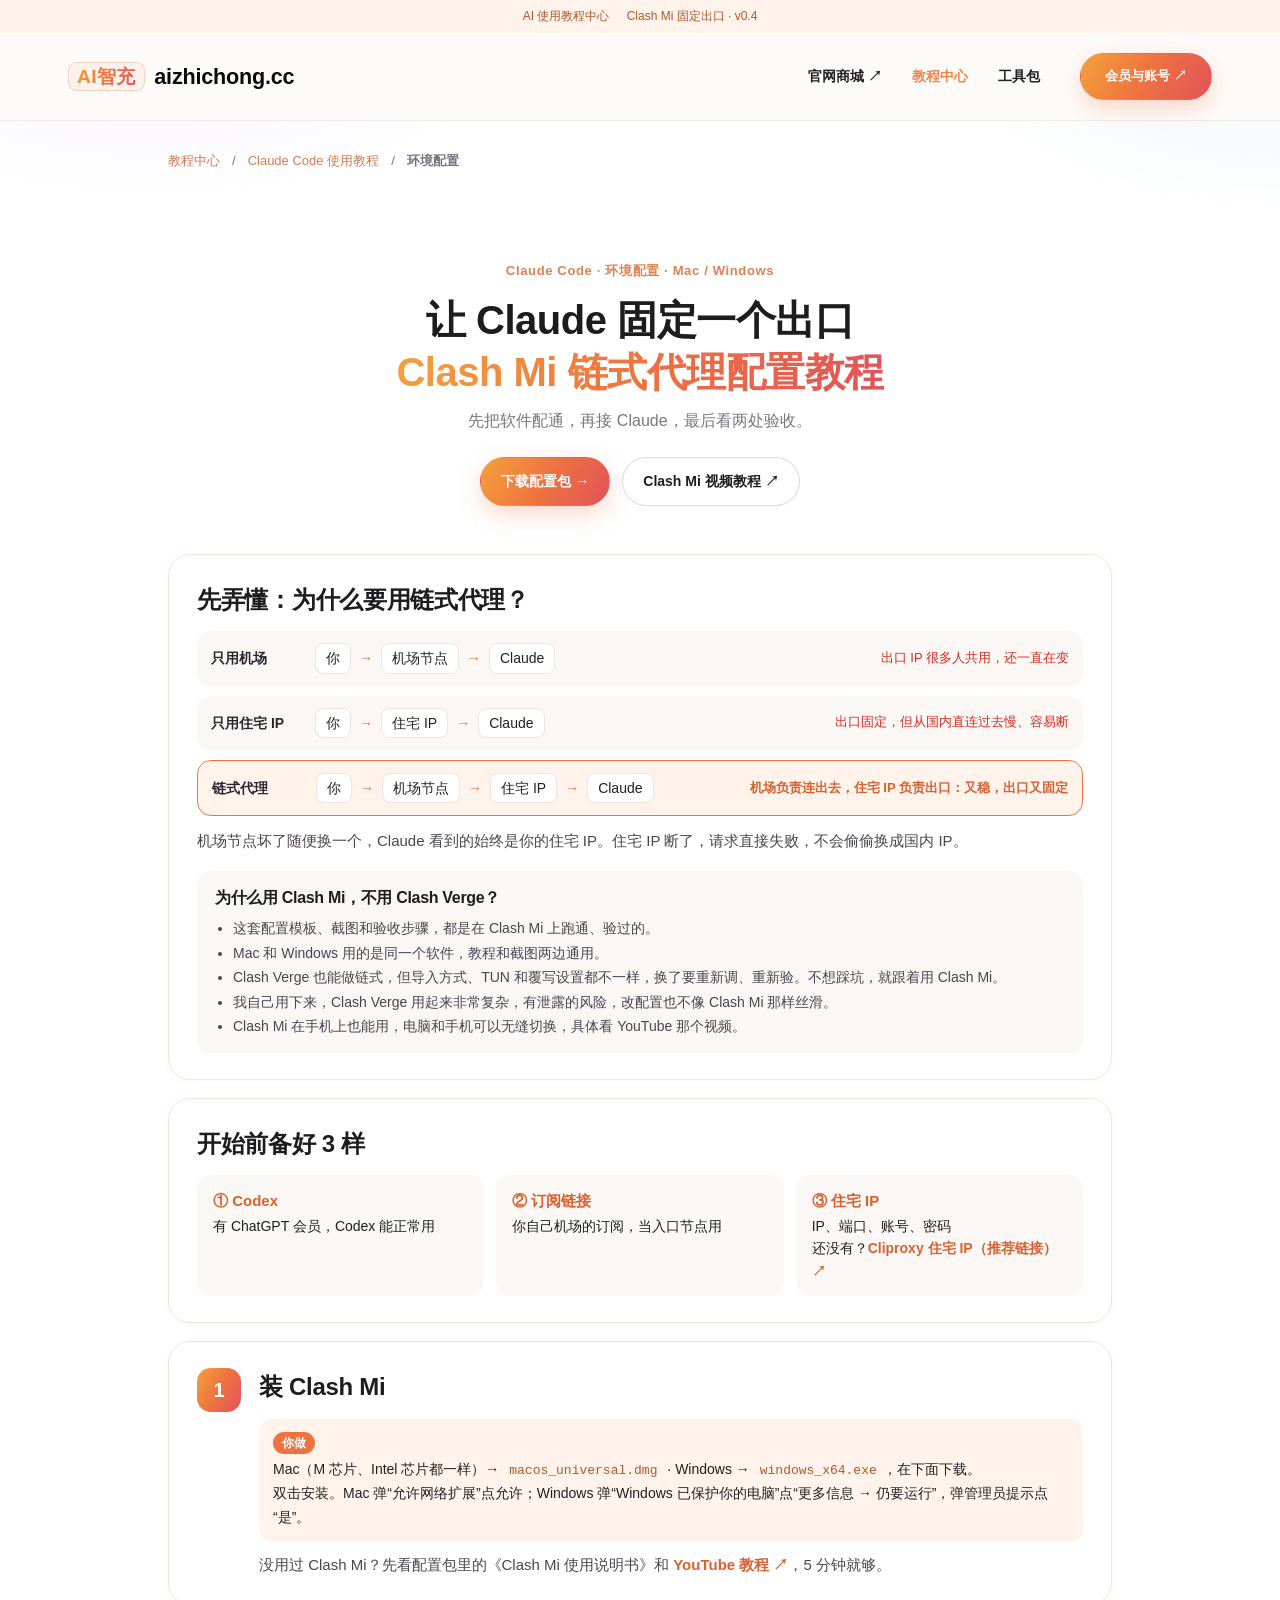
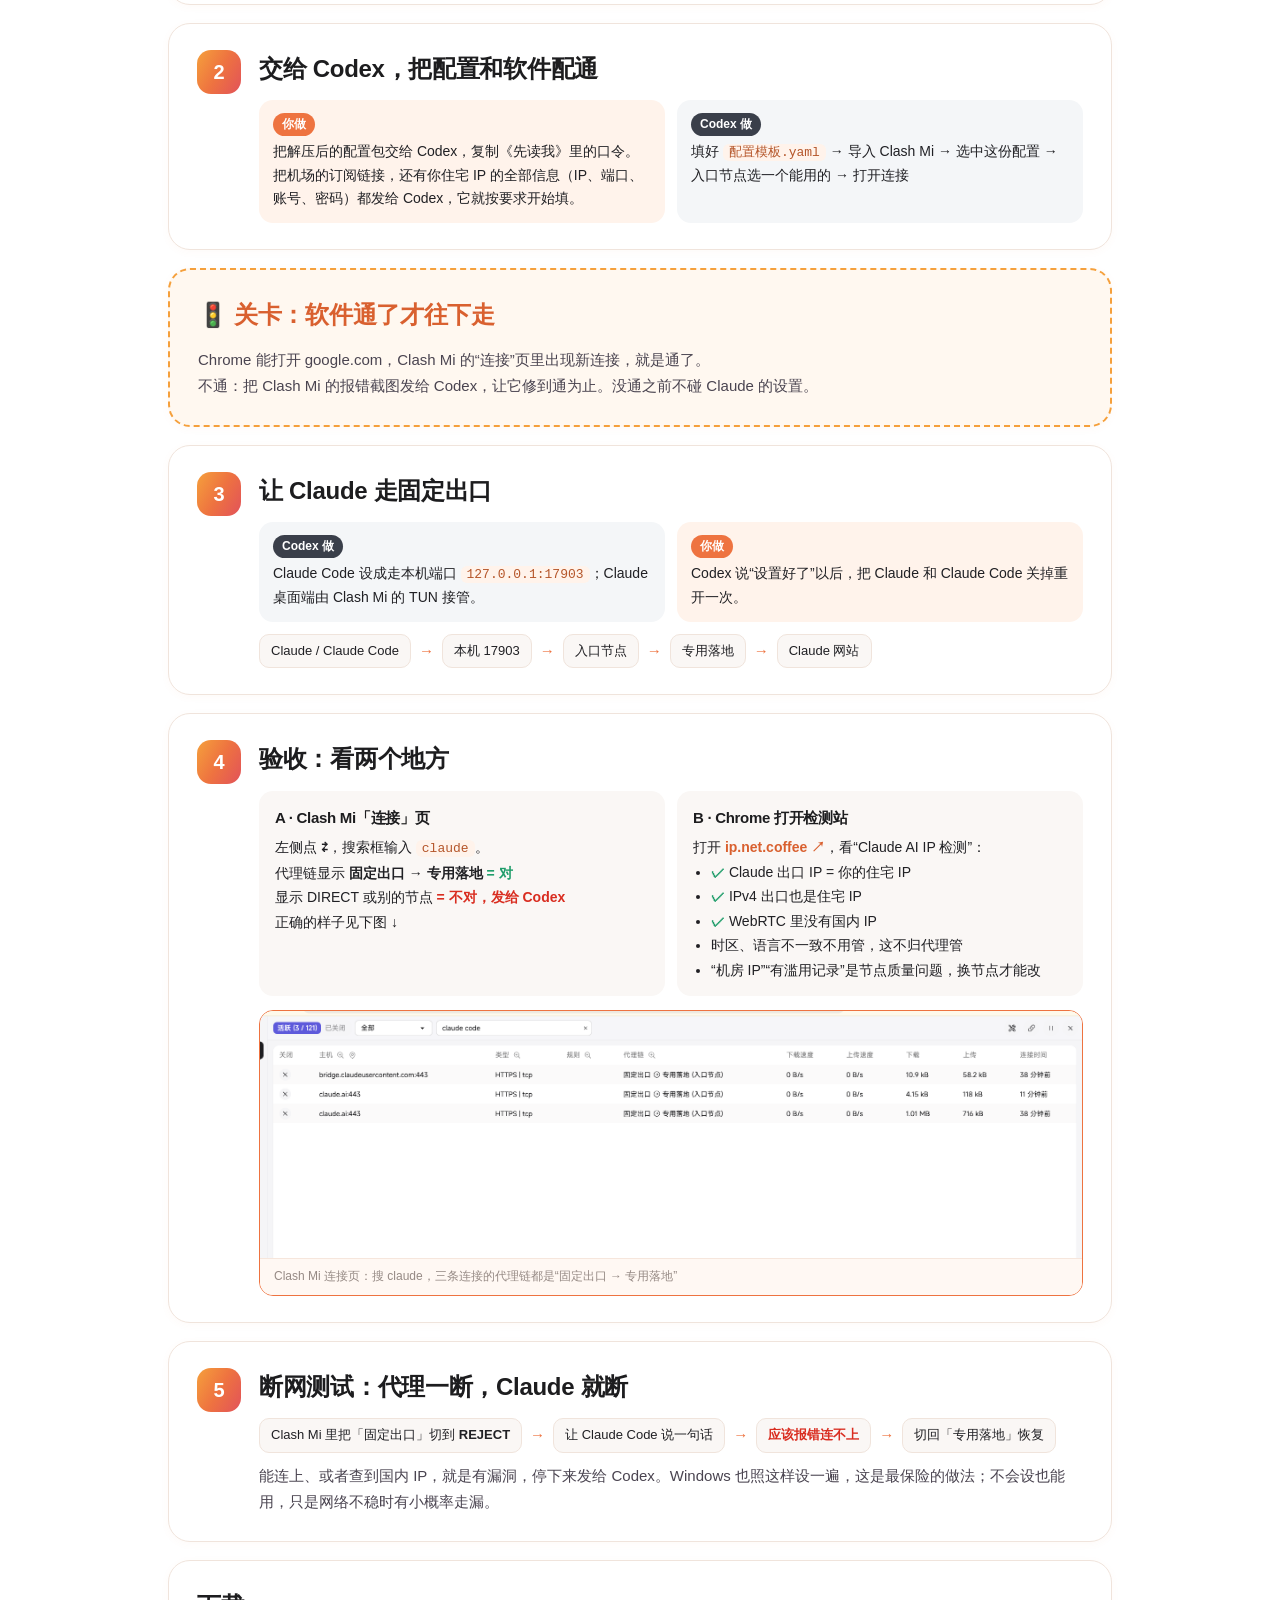
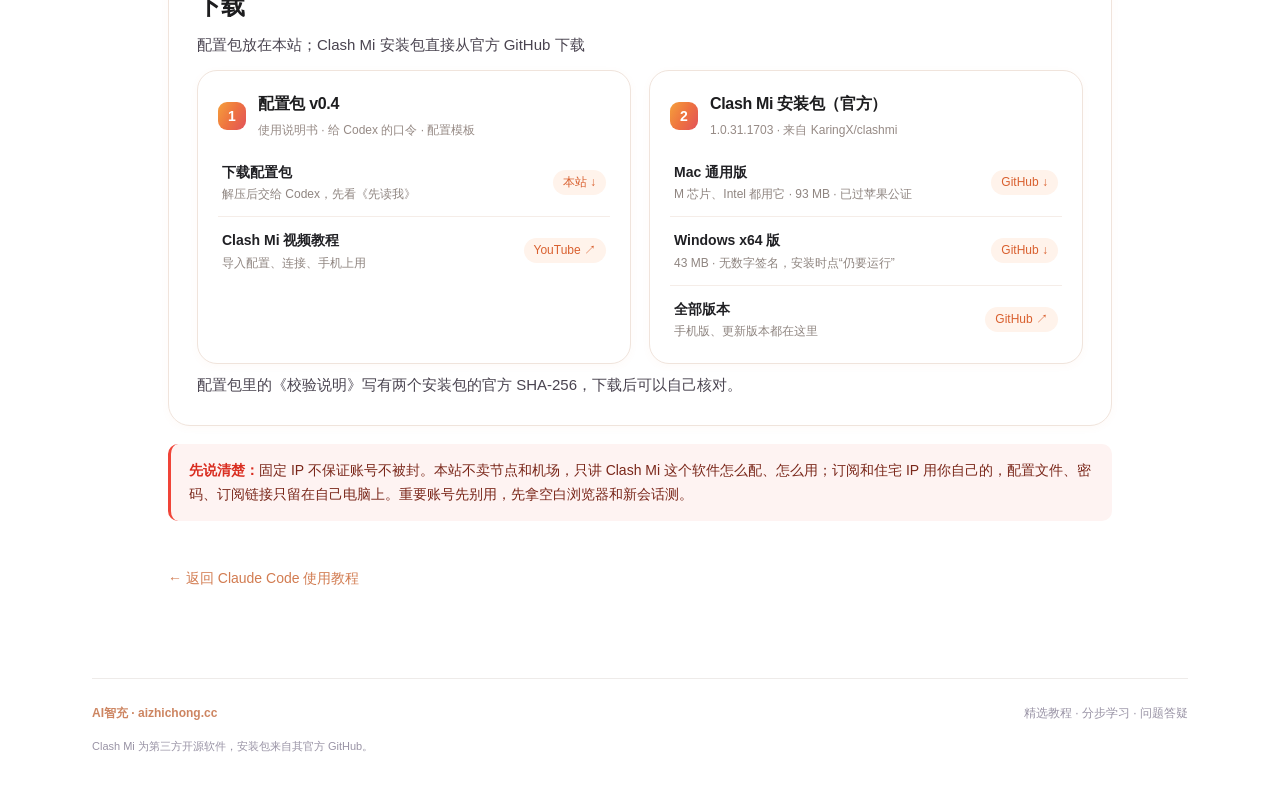
==== commit c83145f9: "Add files via upload" ====
--- a/tutorial-clashmi.html
+++ b/tutorial-clashmi.html
@@ -1,13 +1,13 @@
 <!doctype html>
-<html lang="zh-CN"><head><meta charset="utf-8"><meta name="viewport" content="width=device-width,initial-scale=1"><title>Clash Mi 固定出口教程 · AI智充</title><meta name="description" content="用 Clash Mi 链式代理让 Claude / Claude Code 固定一个出口：交给 Codex 配好，先配通软件，再接 Claude，最后两处验收。"><link rel="icon" href="favicon.svg?v=2" type="image/svg+xml"><link rel="icon" href="favicon-32.png?v=2" sizes="32x32" type="image/png"><link rel="apple-touch-icon" href="apple-touch-icon.png?v=2"><link rel="stylesheet" href="tutorial-brand.css?v=20261020-product-hub"><link rel="stylesheet" href="tutorial-tutorial.css?v=20261023-orange"><link rel="stylesheet" href="tutorial-orange.css?v=20261023-chapters"><link rel="stylesheet" href="tutorial-clashmi.css?v=20261027-clashmi"></head>
+<html lang="zh-CN"><head><meta charset="utf-8"><meta name="viewport" content="width=device-width,initial-scale=1"><title>Claude Code 环境配置：Clash Mi 固定出口 · AI智充</title><meta name="description" content="用 Clash Mi 链式代理让 Claude / Claude Code 固定一个出口：交给 Codex 配好，先配通软件，再接 Claude，最后两处验收。"><link rel="icon" href="favicon.svg?v=2" type="image/svg+xml"><link rel="icon" href="favicon-32.png?v=2" sizes="32x32" type="image/png"><link rel="apple-touch-icon" href="apple-touch-icon.png?v=2"><link rel="stylesheet" href="tutorial-brand.css?v=20261020-product-hub"><link rel="stylesheet" href="tutorial-tutorial.css?v=20261023-orange"><link rel="stylesheet" href="tutorial-orange.css?v=20261023-chapters"><link rel="stylesheet" href="tutorial-clashmi.css?v=20261027-clashmi"></head>
 <body><div class="demo-banner">AI 使用教程中心 <span>Clash Mi 固定出口 · v0.4</span></div>
 <header class="learn-header"><div class="header-inner"><a href="tutorial-preview#/" class="learn-logo" aria-label="教程中心首页"><span class="brand-badge"><span class="brand-ai66">AI智充</span></span><span class="site-domain site-domain--nav">aizhichong.cc</span></a><nav aria-label="主导航"><a href="https://aizhichong.cc/" target="_blank" rel="noopener">官网商城 ↗</a><a href="tutorial-preview#/" class="active">教程中心</a><a href="tutorial-preview#/toolkit">工具包</a></nav><a class="btn btn-primary-new shop-nav" href="https://aizhichong.cc/#pricing" target="_blank" rel="noopener">会员与账号 ↗</a></div></header>
 
 <main class="cm-wrap">
-  <nav class="center-breadcrumb" aria-label="当前位置"><a href="tutorial-preview#/">教程中心</a><span>/</span><strong>Clash Mi 固定出口</strong></nav>
+  <nav class="center-breadcrumb" aria-label="当前位置"><a href="tutorial-preview#/">教程中心</a><span>/</span><a href="tutorial-preview#/category/claudecode">Claude Code 使用教程</a><span>/</span><strong>环境配置</strong></nav>
 
   <section class="cm-hero">
-    <span class="center-eyebrow">Mac / Windows · 交给 Codex 配置</span>
+    <span class="center-eyebrow">Claude Code · 环境配置 · Mac / Windows</span>
     <h1>让 Claude 固定一个出口<br><span class="gradient-text">Clash Mi 链式代理配置教程</span></h1>
     <p>先把软件配通，再接 Claude，最后看两处验收。</p>
     <div class="center-actions">
@@ -139,7 +139,7 @@
     <div class="cm-notice"><strong>先说清楚：</strong>固定 IP 不保证账号不被封。本站不卖节点和机场，只讲 Clash Mi 这个软件怎么配、怎么用；订阅和住宅 IP 用你自己的，配置文件、密码、订阅链接只留在自己电脑上。重要账号先别用，先拿空白浏览器和新会话测。</div>
   </section>
 
-  <a class="center-back" href="tutorial-preview#/">← 返回教程中心</a>
+  <a class="center-back" href="tutorial-preview#/category/claudecode">← 返回 Claude Code 使用教程</a>
 </main>
 
 <footer class="learn-footer"><strong>AI智充 · aizhichong.cc</strong><span>精选教程 · 分步学习 · 问题答疑</span><small>Clash Mi 为第三方开源软件，安装包来自其官方 GitHub。</small></footer>
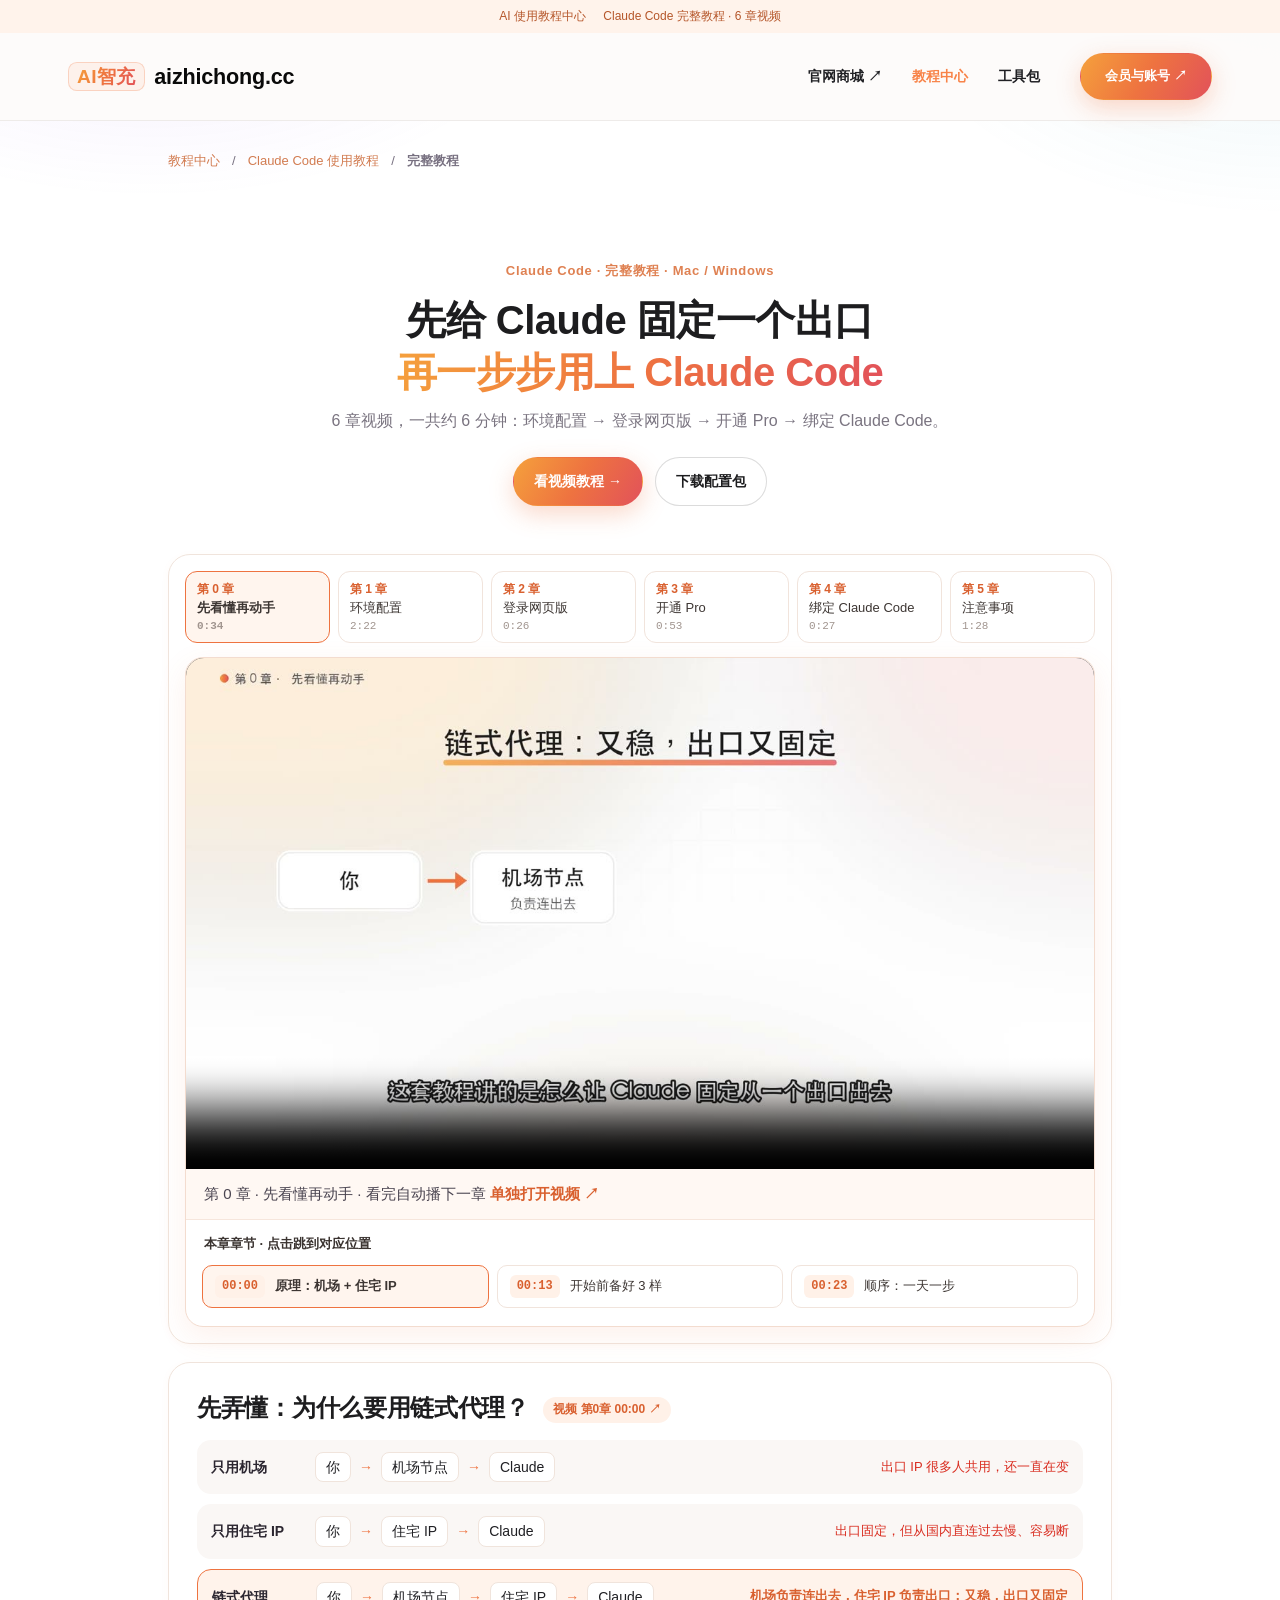
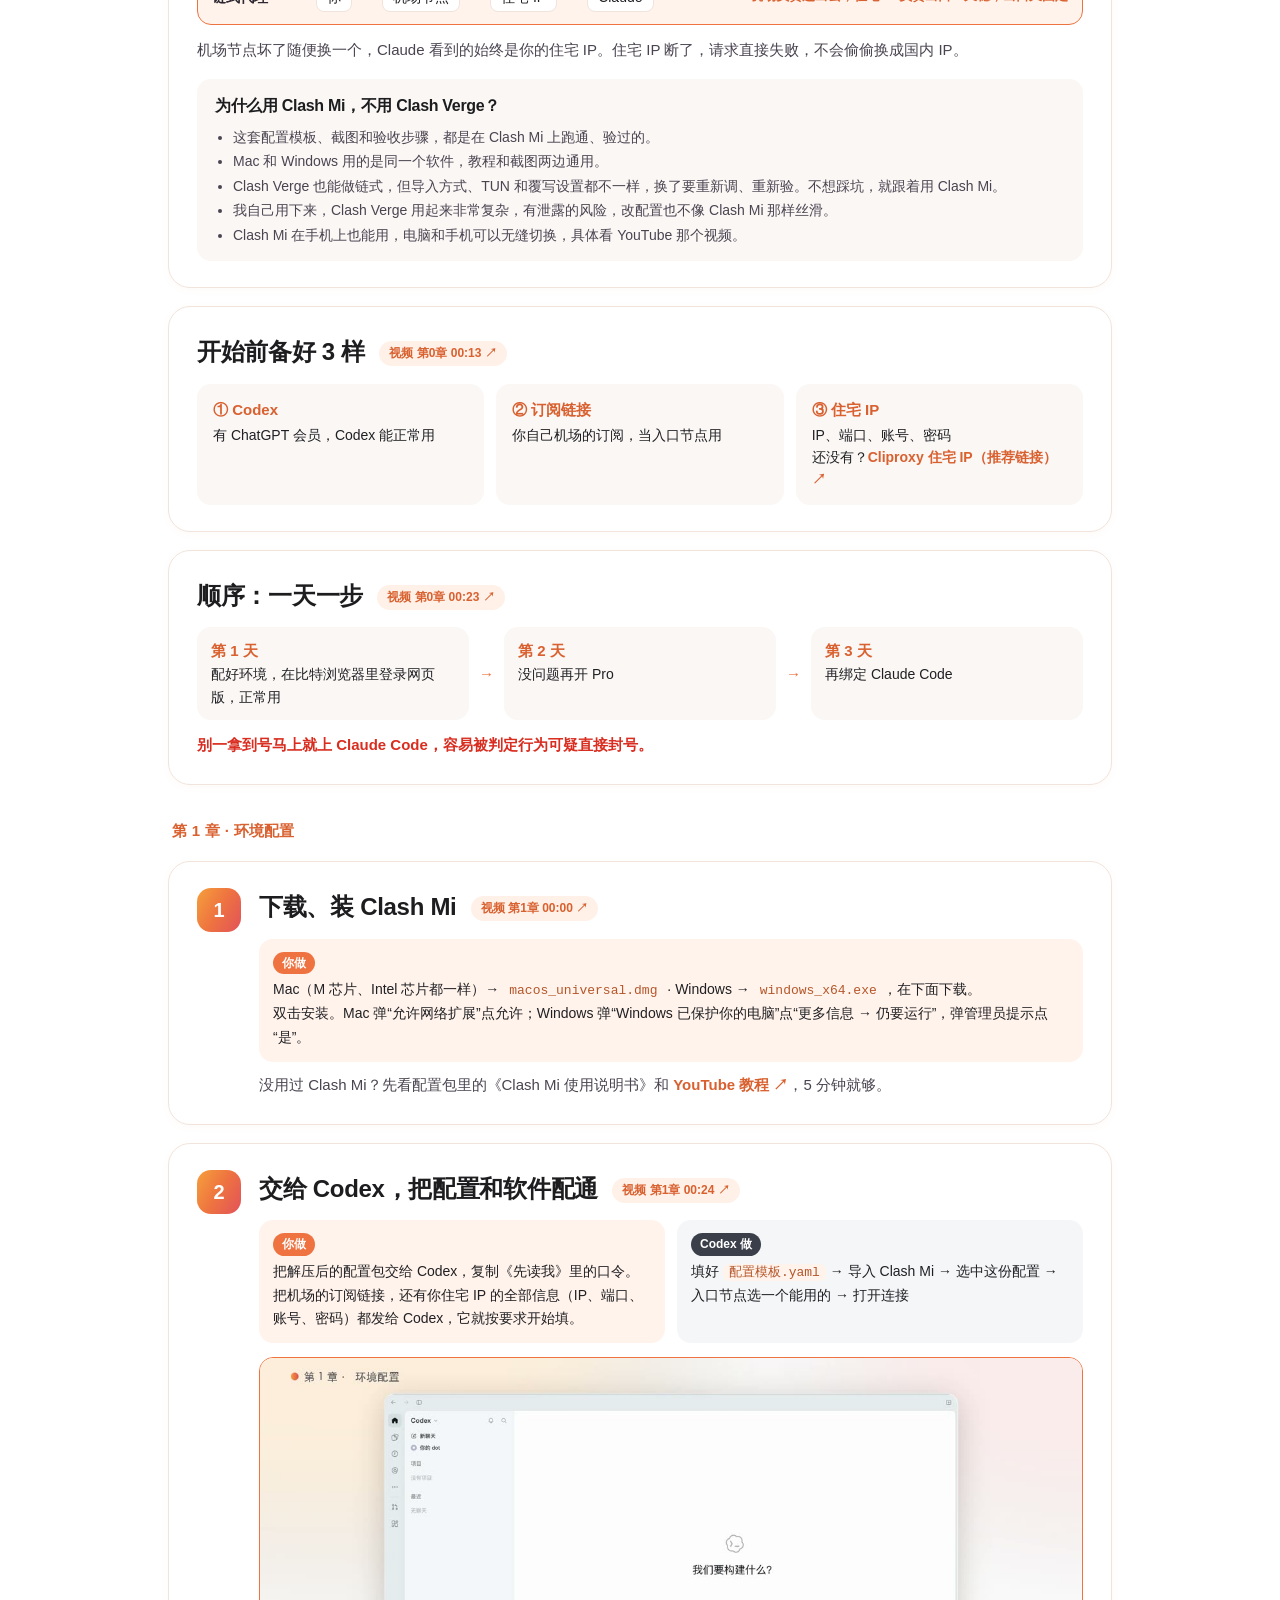
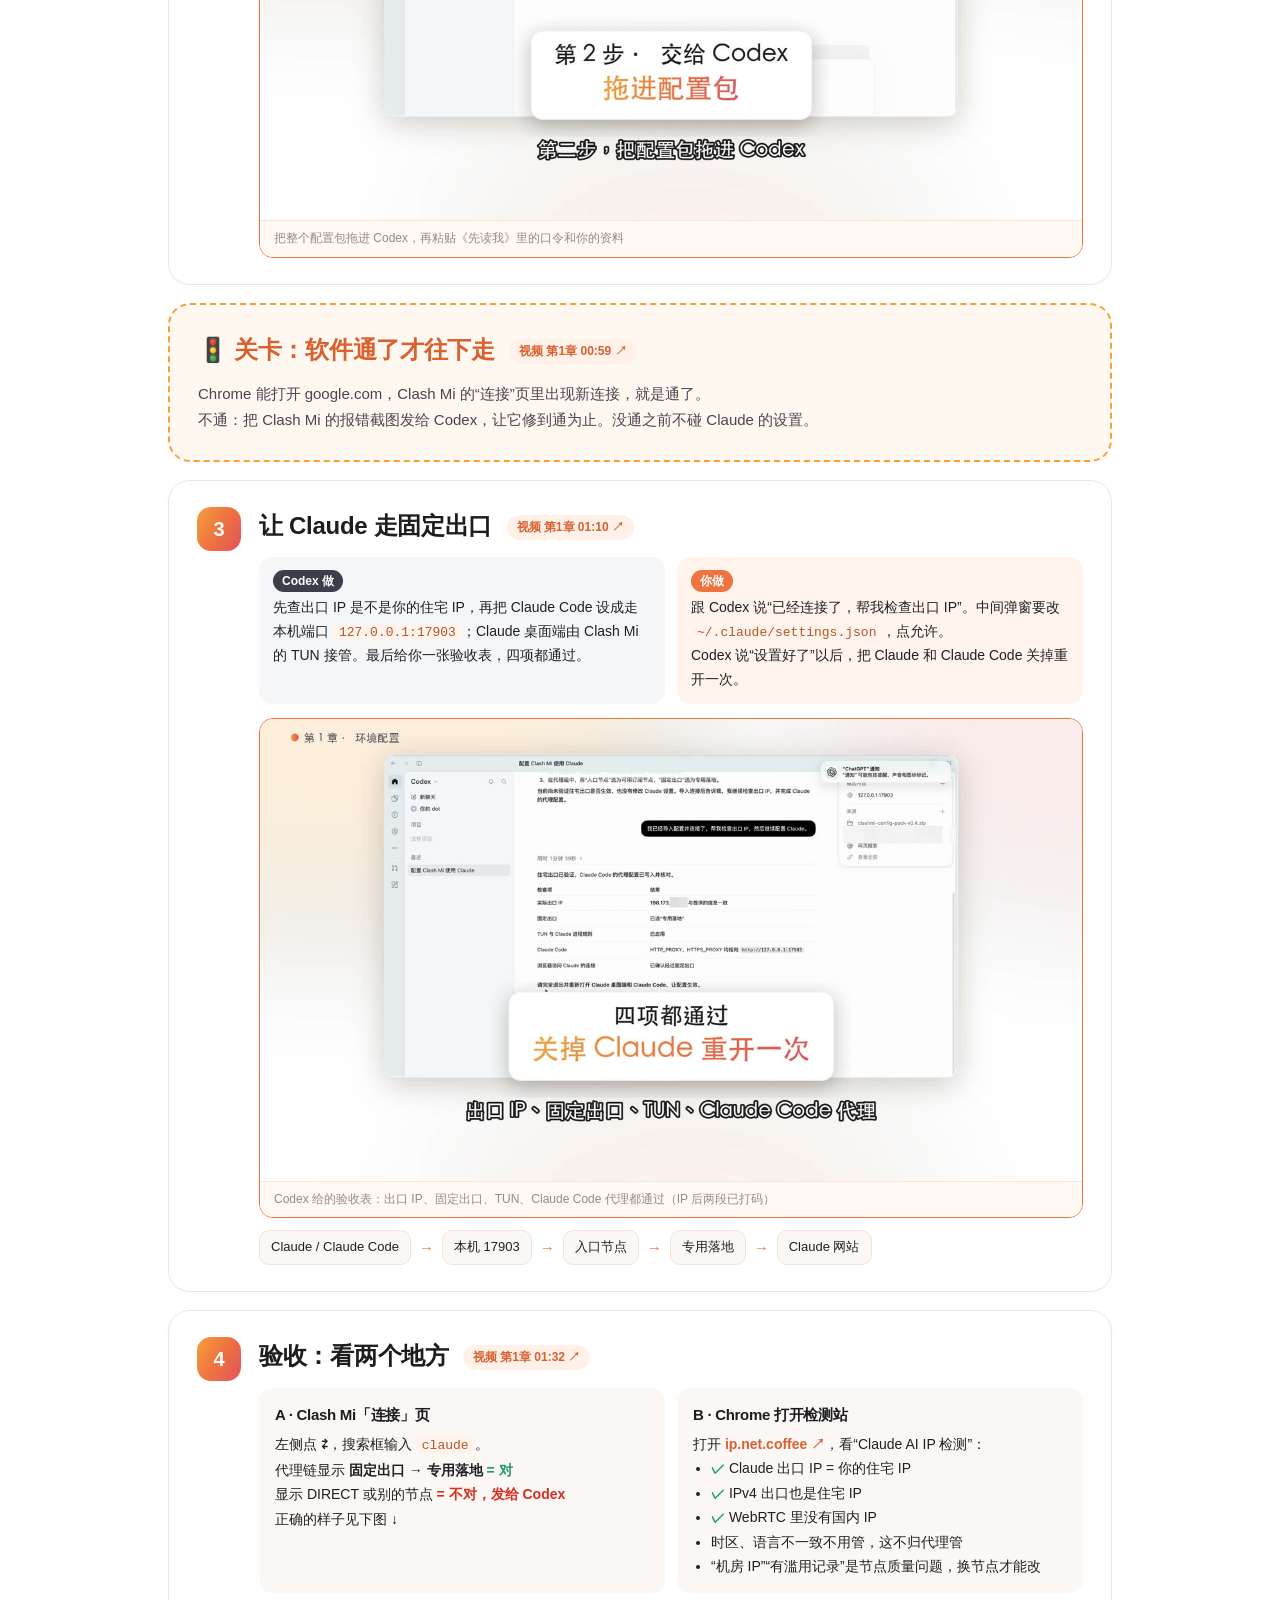
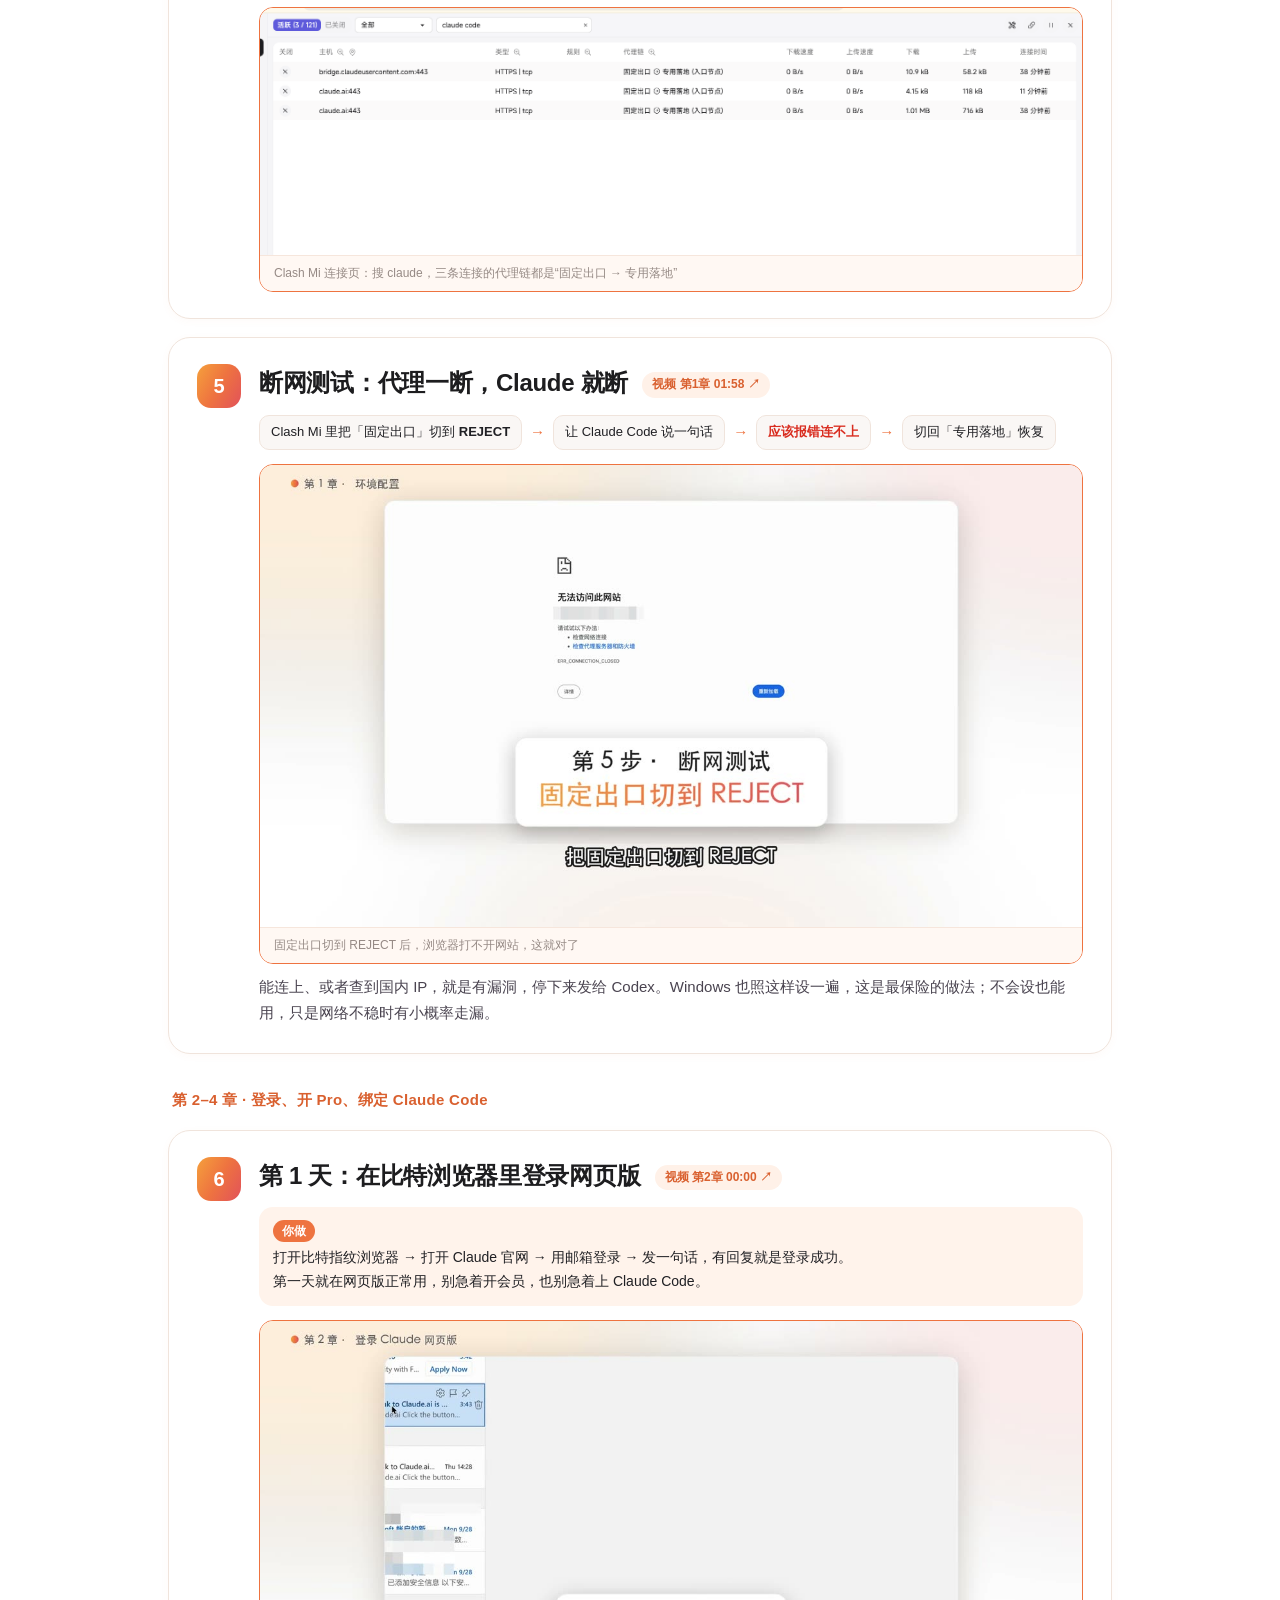
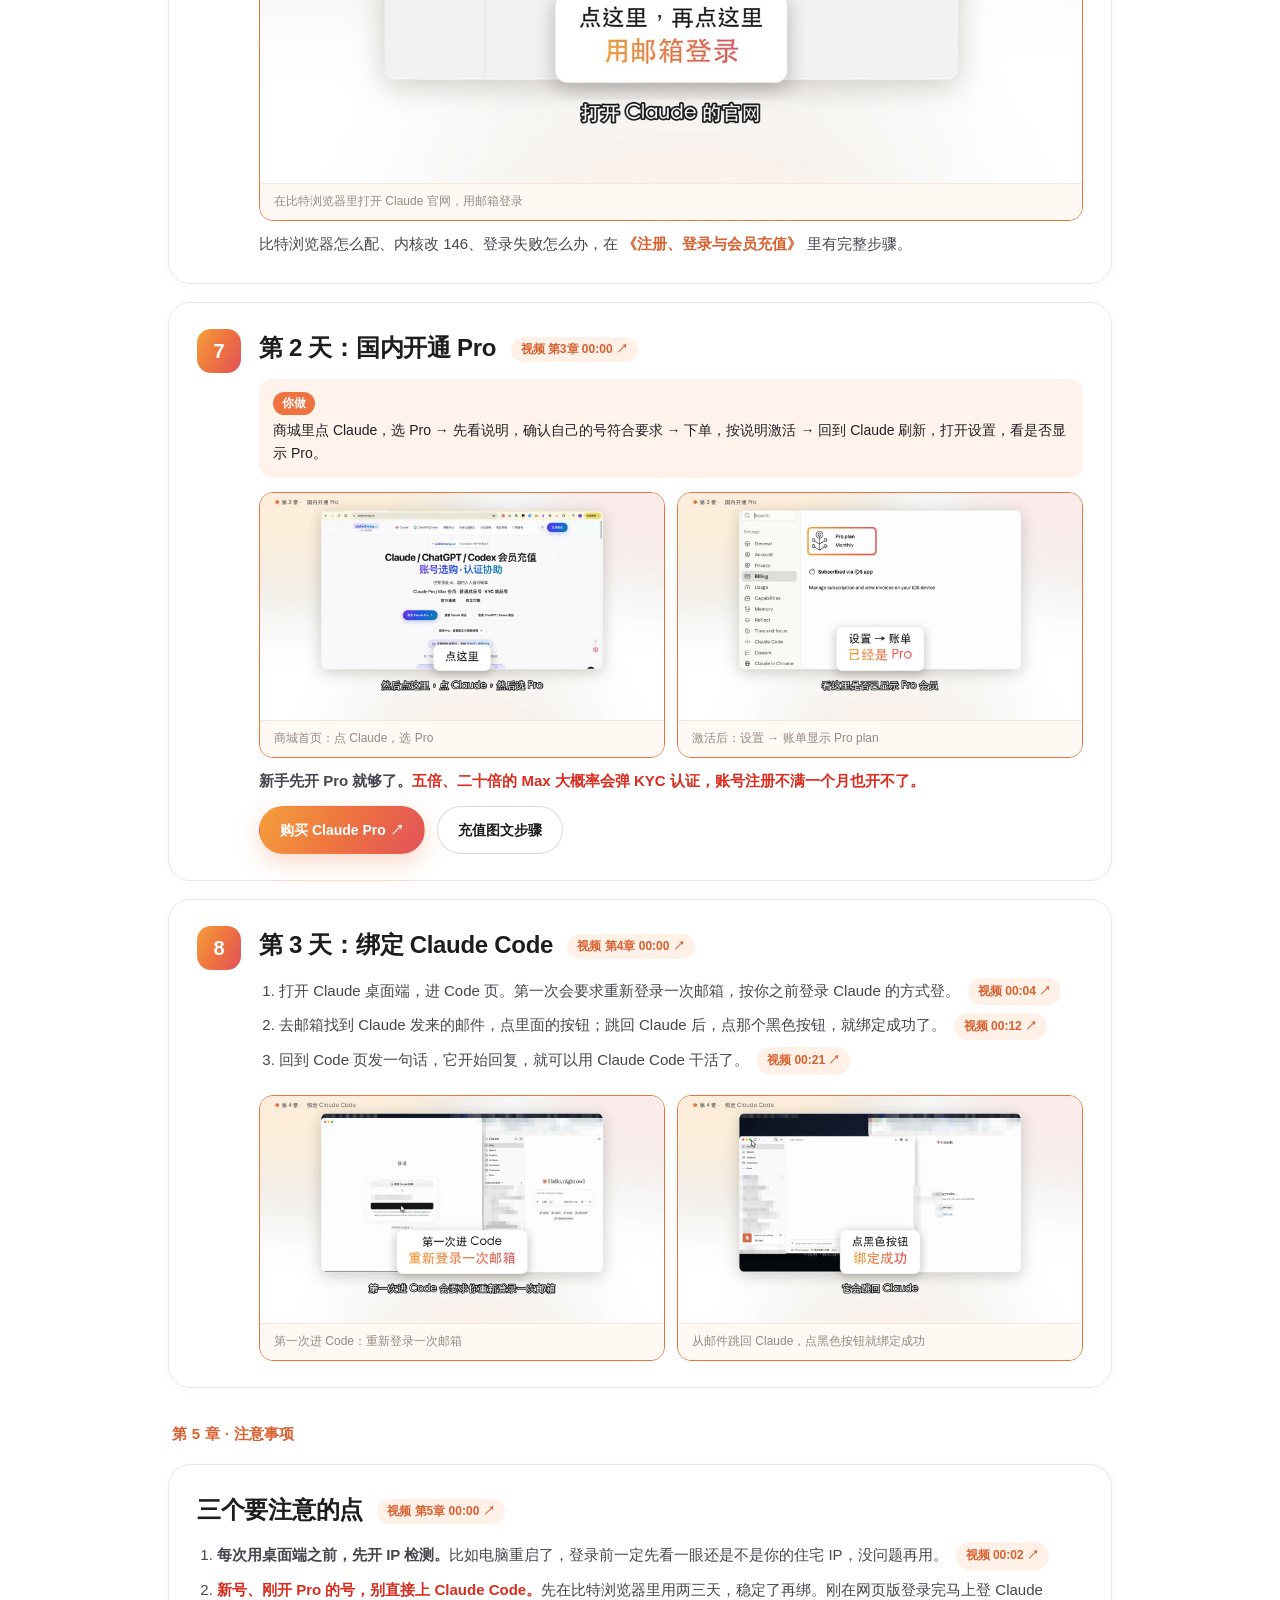
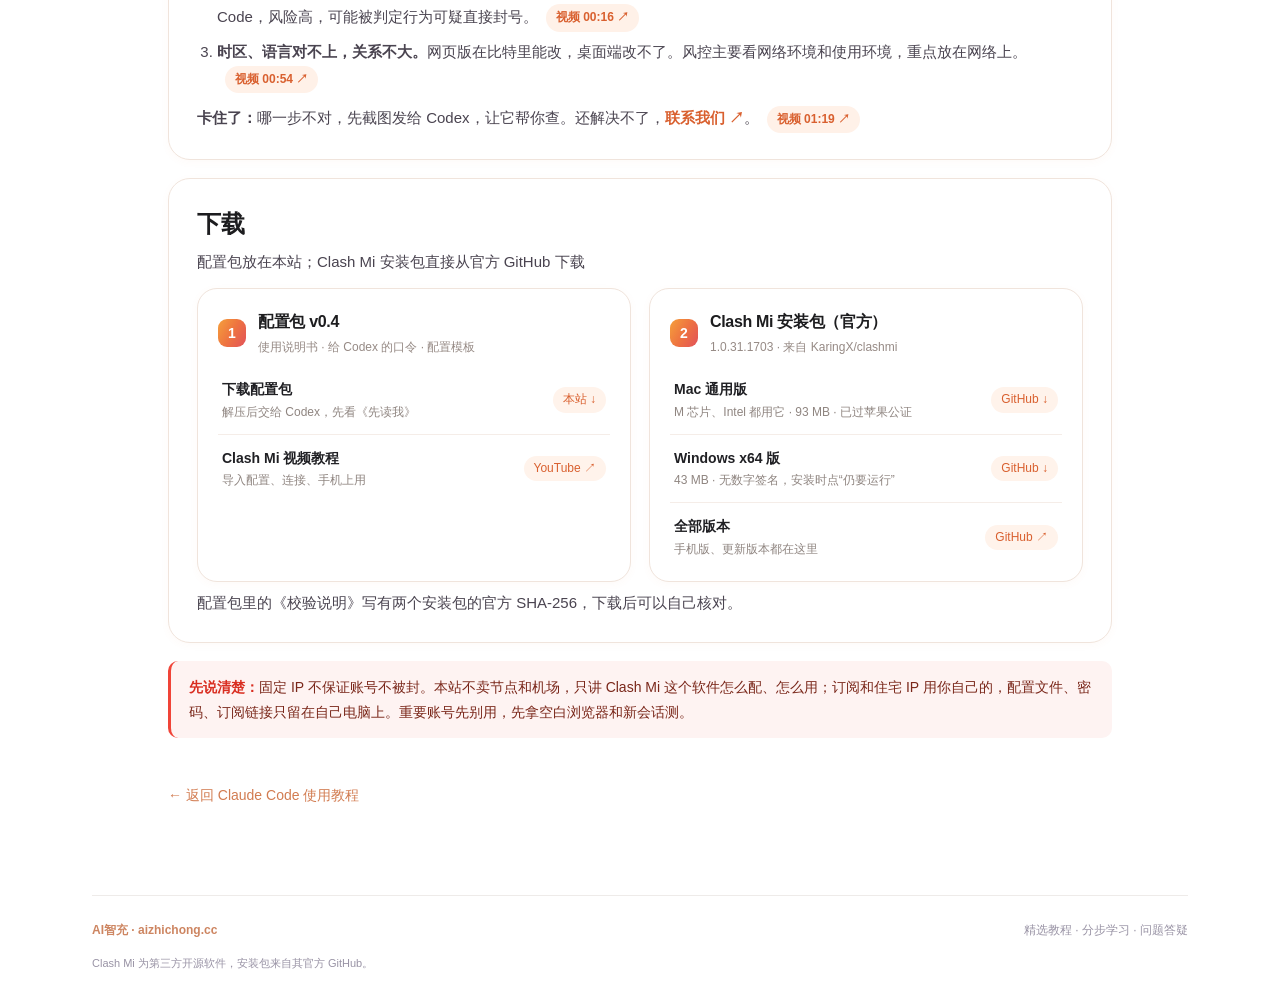
==== commit 4dbfac06: "Claude Code 完整教程页：六章视频、可点章节、图文补全，教程中心目录更新" ====
--- a/tutorial-clashmi.html
+++ b/tutorial-clashmi.html
@@ -1,23 +1,39 @@
 <!doctype html>
-<html lang="zh-CN"><head><meta charset="utf-8"><meta name="viewport" content="width=device-width,initial-scale=1"><title>Claude Code 环境配置：Clash Mi 固定出口 · AI智充</title><meta name="description" content="用 Clash Mi 链式代理让 Claude / Claude Code 固定一个出口：交给 Codex 配好，先配通软件，再接 Claude，最后两处验收。"><link rel="icon" href="favicon.svg?v=2" type="image/svg+xml"><link rel="icon" href="favicon-32.png?v=2" sizes="32x32" type="image/png"><link rel="apple-touch-icon" href="apple-touch-icon.png?v=2"><link rel="stylesheet" href="tutorial-brand.css?v=20261020-product-hub"><link rel="stylesheet" href="tutorial-tutorial.css?v=20261023-orange"><link rel="stylesheet" href="tutorial-orange.css?v=20261023-chapters"><link rel="stylesheet" href="tutorial-clashmi.css?v=20261027-clashmi"></head>
-<body><div class="demo-banner">AI 使用教程中心 <span>Clash Mi 固定出口 · v0.4</span></div>
+<html lang="zh-CN"><head><meta charset="utf-8"><meta name="viewport" content="width=device-width,initial-scale=1"><title>Claude Code 完整教程：固定出口、登录、开 Pro、绑定 · AI智充</title><meta name="description" content="6 章视频 + 分步图文：用 Clash Mi 链式代理让 Claude 固定一个出口，交给 Codex 配好；再登录网页版、开通 Pro、绑定 Claude Code。"><link rel="icon" href="favicon.svg?v=2" type="image/svg+xml"><link rel="icon" href="favicon-32.png?v=2" sizes="32x32" type="image/png"><link rel="apple-touch-icon" href="apple-touch-icon.png?v=2"><link rel="stylesheet" href="tutorial-brand.css?v=20261020-product-hub"><link rel="stylesheet" href="tutorial-tutorial.css?v=20261023-orange"><link rel="stylesheet" href="tutorial-orange.css?v=20261023-chapters"><link rel="stylesheet" href="tutorial-clashmi.css?v=20261028-video"></head>
+<body><div class="demo-banner">AI 使用教程中心 <span>Claude Code 完整教程 · 6 章视频</span></div>
 <header class="learn-header"><div class="header-inner"><a href="tutorial-preview#/" class="learn-logo" aria-label="教程中心首页"><span class="brand-badge"><span class="brand-ai66">AI智充</span></span><span class="site-domain site-domain--nav">aizhichong.cc</span></a><nav aria-label="主导航"><a href="https://aizhichong.cc/" target="_blank" rel="noopener">官网商城 ↗</a><a href="tutorial-preview#/" class="active">教程中心</a><a href="tutorial-preview#/toolkit">工具包</a></nav><a class="btn btn-primary-new shop-nav" href="https://aizhichong.cc/#pricing" target="_blank" rel="noopener">会员与账号 ↗</a></div></header>
 
 <main class="cm-wrap">
-  <nav class="center-breadcrumb" aria-label="当前位置"><a href="tutorial-preview#/">教程中心</a><span>/</span><a href="tutorial-preview#/category/claudecode">Claude Code 使用教程</a><span>/</span><strong>环境配置</strong></nav>
+  <nav class="center-breadcrumb" aria-label="当前位置"><a href="tutorial-preview#/">教程中心</a><span>/</span><a href="tutorial-preview#/category/claudecode">Claude Code 使用教程</a><span>/</span><strong>完整教程</strong></nav>
 
   <section class="cm-hero">
-    <span class="center-eyebrow">Claude Code · 环境配置 · Mac / Windows</span>
-    <h1>让 Claude 固定一个出口<br><span class="gradient-text">Clash Mi 链式代理配置教程</span></h1>
-    <p>先把软件配通，再接 Claude，最后看两处验收。</p>
+    <span class="center-eyebrow">Claude Code · 完整教程 · Mac / Windows</span>
+    <h1>先给 Claude 固定一个出口<br><span class="gradient-text">再一步步用上 Claude Code</span></h1>
+    <p>6 章视频，一共约 6 分钟：环境配置 → 登录网页版 → 开通 Pro → 绑定 Claude Code。</p>
     <div class="center-actions">
-      <a class="btn btn-primary-new" href="#downloads">下载配置包 →</a>
-      <a class="btn btn-secondary-new" href="https://www.youtube.com/watch?v=QjR9FMuZ3o0&t=269s" target="_blank" rel="noopener">Clash Mi 视频教程 ↗</a>
-    </div>
-  </section>
-
-  <section class="cm-card">
-    <h2>先弄懂：为什么要用链式代理？</h2>
+      <a class="btn btn-primary-new" href="#video">看视频教程 →</a>
+      <a class="btn btn-secondary-new" href="#downloads">下载配置包</a>
+    </div>
+  </section>
+
+  <section class="cm-card cm-video" id="video">
+    <div class="cm-tabs" role="tablist" aria-label="选择章节">
+      <button type="button" role="tab" data-ch="0"><b>第 0 章</b>先看懂再动手<small>0:34</small></button>
+      <button type="button" role="tab" data-ch="1"><b>第 1 章</b>环境配置<small>2:22</small></button>
+      <button type="button" role="tab" data-ch="2"><b>第 2 章</b>登录网页版<small>0:26</small></button>
+      <button type="button" role="tab" data-ch="3"><b>第 3 章</b>开通 Pro<small>0:53</small></button>
+      <button type="button" role="tab" data-ch="4"><b>第 4 章</b>绑定 Claude Code<small>0:27</small></button>
+      <button type="button" role="tab" data-ch="5"><b>第 5 章</b>注意事项<small>1:28</small></button>
+    </div>
+    <div class="full-video">
+      <video controls playsinline preload="metadata" poster="tutorial-cc-ch0.jpg?v=20261028" aria-label="Claude Code 完整教程视频"><source src="tutorial-cc-ch0.mp4?v=20261028" type="video/mp4">请使用支持 MP4 的浏览器。</video>
+      <p><span id="cm-now">第 0 章 · 先看懂再动手</span> · 看完自动播下一章 <a id="cm-open" href="tutorial-cc-ch0.mp4?v=20261028" target="_blank" rel="noopener">单独打开视频 ↗</a></p>
+      <div class="video-chapters"><div class="video-chapters-title">本章章节 · 点击跳到对应位置</div><div class="video-chapters-grid" id="cm-points"></div></div>
+    </div>
+  </section>
+
+  <section class="cm-card">
+    <h2>先弄懂：为什么要用链式代理？ <button class="video-time" type="button" data-ch="0" data-time="0">视频 第0章 00:00 ↗</button></h2>
     <div class="cm-routes">
       <div class="cm-route"><span class="lab">只用机场</span><span class="hop">你</span><i>→</i><span class="hop">机场节点</span><i>→</i><span class="hop">Claude</span><em>出口 IP 很多人共用，还一直在变</em></div>
       <div class="cm-route"><span class="lab">只用住宅 IP</span><span class="hop">你</span><i>→</i><span class="hop">住宅 IP</span><i>→</i><span class="hop">Claude</span><em>出口固定，但从国内直连过去慢、容易断</em></div>
@@ -37,7 +53,7 @@
   </section>
 
   <section class="cm-card">
-    <h2>开始前备好 3 样</h2>
+    <h2>开始前备好 3 样 <button class="video-time" type="button" data-ch="0" data-time="13">视频 第0章 00:13 ↗</button></h2>
     <div class="cm-prep">
       <div><b>① Codex</b>有 ChatGPT 会员，Codex 能正常用</div>
       <div><b>② 订阅链接</b>你自己机场的订阅，当入口节点用</div>
@@ -45,10 +61,22 @@
     </div>
   </section>
 
+  <section class="cm-card">
+    <h2>顺序：一天一步 <button class="video-time" type="button" data-ch="0" data-time="23">视频 第0章 00:23 ↗</button></h2>
+    <div class="cm-days">
+      <div><b>第 1 天</b>配好环境，在比特浏览器里登录网页版，正常用</div><i>→</i>
+      <div><b>第 2 天</b>没问题再开 Pro</div><i>→</i>
+      <div><b>第 3 天</b>再绑定 Claude Code</div>
+    </div>
+    <p class="warn-red" style="margin-top:12px">别一拿到号马上就上 Claude Code，容易被判定行为可疑直接封号。</p>
+  </section>
+
+  <h2 class="cm-part">第 1 章 · 环境配置</h2>
+
   <section class="cm-card cm-step">
     <span class="cm-num">1</span>
     <div class="cm-step-body">
-      <h2>装 Clash Mi</h2>
+      <h2>下载、装 Clash Mi <button class="video-time" type="button" data-ch="1" data-time="0">视频 第1章 00:00 ↗</button></h2>
       <div class="cm-who single"><div class="you"><strong>你做</strong><br>
         Mac（M 芯片、Intel 芯片都一样）→ <code>macos_universal.dmg</code> · Windows → <code>windows_x64.exe</code>，<a href="#downloads">在下面下载</a>。<br>
         双击安装。Mac 弹“允许网络扩展”点允许；Windows 弹“Windows 已保护你的电脑”点“更多信息 → 仍要运行”，弹管理员提示点“是”。</div></div>
@@ -59,27 +87,29 @@
   <section class="cm-card cm-step">
     <span class="cm-num">2</span>
     <div class="cm-step-body">
-      <h2>交给 Codex，把配置和软件配通</h2>
+      <h2>交给 Codex，把配置和软件配通 <button class="video-time" type="button" data-ch="1" data-time="24">视频 第1章 00:24 ↗</button></h2>
       <div class="cm-who">
         <div class="you"><strong>你做</strong><br>把解压后的配置包交给 Codex，复制《先读我》里的口令。<br>把机场的订阅链接，还有你住宅 IP 的全部信息（IP、端口、账号、密码）都发给 Codex，它就按要求开始填。</div>
         <div class="codex"><strong>Codex 做</strong><br>填好 <code>配置模板.yaml</code> → 导入 Clash Mi → 选中这份配置 → 入口节点选一个能用的 → 打开连接</div>
       </div>
+      <figure class="cm-shot"><img src="tutorial-cc-step2.jpg?v=20261028" alt="把整个配置包拖进 Codex，再粘贴《先读我》里的口令和你的资料" width="1280" height="720" loading="lazy"><figcaption>把整个配置包拖进 Codex，再粘贴《先读我》里的口令和你的资料</figcaption></figure>
     </div>
   </section>
 
   <section class="cm-card cm-gate">
-    <h2>🚦 关卡：软件通了才往下走</h2>
+    <h2>🚦 关卡：软件通了才往下走 <button class="video-time" type="button" data-ch="1" data-time="59">视频 第1章 00:59 ↗</button></h2>
     <p>Chrome 能打开 google.com，Clash Mi 的“连接”页里出现新连接，就是通了。<br>不通：把 Clash Mi 的报错截图发给 Codex，让它修到通为止。没通之前不碰 Claude 的设置。</p>
   </section>
 
   <section class="cm-card cm-step">
     <span class="cm-num">3</span>
     <div class="cm-step-body">
-      <h2>让 Claude 走固定出口</h2>
+      <h2>让 Claude 走固定出口 <button class="video-time" type="button" data-ch="1" data-time="70">视频 第1章 01:10 ↗</button></h2>
       <div class="cm-who">
-        <div class="codex"><strong>Codex 做</strong><br>Claude Code 设成走本机端口 <code>127.0.0.1:17903</code>；Claude 桌面端由 Clash Mi 的 TUN 接管。</div>
-        <div class="you"><strong>你做</strong><br>Codex 说“设置好了”以后，把 Claude 和 Claude Code 关掉重开一次。</div>
-      </div>
+        <div class="codex"><strong>Codex 做</strong><br>先查出口 IP 是不是你的住宅 IP，再把 Claude Code 设成走本机端口 <code>127.0.0.1:17903</code>；Claude 桌面端由 Clash Mi 的 TUN 接管。最后给你一张验收表，四项都通过。</div>
+        <div class="you"><strong>你做</strong><br>跟 Codex 说“已经连接了，帮我检查出口 IP”。中间弹窗要改 <code>~/.claude/settings.json</code>，点允许。<br>Codex 说“设置好了”以后，把 Claude 和 Claude Code 关掉重开一次。</div>
+      </div>
+      <figure class="cm-shot"><img src="tutorial-cc-step3.jpg?v=20261028" alt="Codex 给的验收表：出口 IP、固定出口、TUN、Claude Code 代理都通过（IP 后两段已打码）" width="1280" height="720" loading="lazy"><figcaption>Codex 给的验收表：出口 IP、固定出口、TUN、Claude Code 代理都通过（IP 后两段已打码）</figcaption></figure>
       <div class="cm-flow"><span>Claude / Claude Code</span><i>→</i><span>本机 17903</span><i>→</i><span>入口节点</span><i>→</i><span>专用落地</span><i>→</i><span>Claude 网站</span></div>
     </div>
   </section>
@@ -87,7 +117,7 @@
   <section class="cm-card cm-step">
     <span class="cm-num">4</span>
     <div class="cm-step-body">
-      <h2>验收：看两个地方</h2>
+      <h2>验收：看两个地方 <button class="video-time" type="button" data-ch="1" data-time="92">视频 第1章 01:32 ↗</button></h2>
       <div class="cm-check">
         <div><h3>A · Clash Mi「连接」页</h3>
           左侧点 <b>⇄</b>，搜索框输入 <code>claude</code>。<br>
@@ -110,10 +140,59 @@
   <section class="cm-card cm-step">
     <span class="cm-num">5</span>
     <div class="cm-step-body">
-      <h2>断网测试：代理一断，Claude 就断</h2>
+      <h2>断网测试：代理一断，Claude 就断 <button class="video-time" type="button" data-ch="1" data-time="118">视频 第1章 01:58 ↗</button></h2>
       <div class="cm-flow"><span>Clash Mi 里把「固定出口」切到 <b>REJECT</b></span><i>→</i><span>让 Claude Code 说一句话</span><i>→</i><span class="cm-bad">应该报错连不上</span><i>→</i><span>切回「专用落地」恢复</span></div>
+      <figure class="cm-shot"><img src="tutorial-cc-step5.jpg?v=20261028" alt="固定出口切到 REJECT 后，浏览器打不开网站，这就对了" width="1280" height="720" loading="lazy"><figcaption>固定出口切到 REJECT 后，浏览器打不开网站，这就对了</figcaption></figure>
       <p style="margin-top:10px">能连上、或者查到国内 IP，就是有漏洞，停下来发给 Codex。Windows 也照这样设一遍，这是最保险的做法；不会设也能用，只是网络不稳时有小概率走漏。</p>
     </div>
+  </section>
+
+  <h2 class="cm-part">第 2–4 章 · 登录、开 Pro、绑定 Claude Code</h2>
+
+  <section class="cm-card cm-step">
+    <span class="cm-num">6</span>
+    <div class="cm-step-body">
+      <h2>第 1 天：在比特浏览器里登录网页版 <button class="video-time" type="button" data-ch="2" data-time="0">视频 第2章 00:00 ↗</button></h2>
+      <div class="cm-who single"><div class="you"><strong>你做</strong><br>打开比特指纹浏览器 → 打开 Claude 官网 → 用邮箱登录 → 发一句话，有回复就是登录成功。<br>第一天就在网页版正常用，别急着开会员，也别急着上 Claude Code。</div></div>
+      <figure class="cm-shot"><img src="tutorial-cc-step6.jpg?v=20261028" alt="在比特浏览器里打开 Claude 官网，用邮箱登录" width="1280" height="720" loading="lazy"><figcaption>在比特浏览器里打开 Claude 官网，用邮箱登录</figcaption></figure>
+      <p style="margin-top:10px">比特浏览器怎么配、内核改 146、登录失败怎么办，在 <a href="tutorial-preview#/lesson/claude-complete-guide/text" style="color:#D9602F;font-weight:600">《注册、登录与会员充值》</a> 里有完整步骤。</p>
+    </div>
+  </section>
+
+  <section class="cm-card cm-step">
+    <span class="cm-num">7</span>
+    <div class="cm-step-body">
+      <h2>第 2 天：国内开通 Pro <button class="video-time" type="button" data-ch="3" data-time="0">视频 第3章 00:00 ↗</button></h2>
+      <div class="cm-who single"><div class="you"><strong>你做</strong><br>商城里点 Claude，选 Pro → 先看说明，确认自己的号符合要求 → 下单，按说明激活 → 回到 Claude 刷新，打开设置，看是否显示 Pro。</div></div>
+      <div class="cm-shots"><figure class="cm-shot"><img src="tutorial-cc-step7a.jpg?v=20261028" alt="商城首页：点 Claude，选 Pro" width="1280" height="720" loading="lazy"><figcaption>商城首页：点 Claude，选 Pro</figcaption></figure><figure class="cm-shot"><img src="tutorial-cc-step7b.jpg?v=20261028" alt="激活后：设置 → 账单显示 Pro plan" width="1280" height="720" loading="lazy"><figcaption>激活后：设置 → 账单显示 Pro plan</figcaption></figure></div>
+      <p style="margin-top:10px"><b>新手先开 Pro 就够了。</b><span class="warn-red">五倍、二十倍的 Max 大概率会弹 KYC 认证，账号注册不满一个月也开不了。</span></p>
+      <div class="center-actions" style="margin-top:12px"><a class="btn btn-primary-new" href="https://aizhichong.cc/#pricing" target="_blank" rel="noopener">购买 Claude Pro ↗</a><a class="btn btn-secondary-new" href="tutorial-preview#/lesson/claude-complete-guide/text">充值图文步骤</a></div>
+    </div>
+  </section>
+
+  <section class="cm-card cm-step">
+    <span class="cm-num">8</span>
+    <div class="cm-step-body">
+      <h2>第 3 天：绑定 Claude Code <button class="video-time" type="button" data-ch="4" data-time="0">视频 第4章 00:00 ↗</button></h2>
+      <ol class="cm-list">
+        <li>打开 Claude 桌面端，进 Code 页。第一次会要求重新登录一次邮箱，按你之前登录 Claude 的方式登。<button class="video-time" type="button" data-ch="4" data-time="4">视频 00:04 ↗</button></li>
+        <li>去邮箱找到 Claude 发来的邮件，点里面的按钮；跳回 Claude 后，点那个黑色按钮，就绑定成功了。<button class="video-time" type="button" data-ch="4" data-time="12">视频 00:12 ↗</button></li>
+        <li>回到 Code 页发一句话，它开始回复，就可以用 Claude Code 干活了。<button class="video-time" type="button" data-ch="4" data-time="21">视频 00:21 ↗</button></li>
+      </ol>
+      <div class="cm-shots"><figure class="cm-shot"><img src="tutorial-cc-step8a.jpg?v=20261028" alt="第一次进 Code：重新登录一次邮箱" width="1280" height="720" loading="lazy"><figcaption>第一次进 Code：重新登录一次邮箱</figcaption></figure><figure class="cm-shot"><img src="tutorial-cc-step8b.jpg?v=20261028" alt="从邮件跳回 Claude，点黑色按钮就绑定成功" width="1280" height="720" loading="lazy"><figcaption>从邮件跳回 Claude，点黑色按钮就绑定成功</figcaption></figure></div>
+    </div>
+  </section>
+
+  <h2 class="cm-part">第 5 章 · 注意事项</h2>
+
+  <section class="cm-card">
+    <h2>三个要注意的点 <button class="video-time" type="button" data-ch="5" data-time="0">视频 第5章 00:00 ↗</button></h2>
+    <ol class="cm-list">
+      <li><b>每次用桌面端之前，先开 IP 检测。</b>比如电脑重启了，登录前一定先看一眼还是不是你的住宅 IP，没问题再用。<button class="video-time" type="button" data-ch="5" data-time="2">视频 00:02 ↗</button></li>
+      <li><b class="warn-red">新号、刚开 Pro 的号，别直接上 Claude Code。</b>先在比特浏览器里用两三天，稳定了再绑。刚在网页版登录完马上登 Claude Code，风险高，可能被判定行为可疑直接封号。<button class="video-time" type="button" data-ch="5" data-time="16">视频 00:16 ↗</button></li>
+      <li><b>时区、语言对不上，关系不大。</b>网页版在比特里能改，桌面端改不了。风控主要看网络环境和使用环境，重点放在网络上。<button class="video-time" type="button" data-ch="5" data-time="54">视频 00:54 ↗</button></li>
+    </ol>
+    <p style="margin-top:12px"><b>卡住了：</b>哪一步不对，先截图发给 Codex，让它帮你查。还解决不了，<a href="https://aizhichong.cc/#contact" target="_blank" rel="noopener" style="color:#D9602F;font-weight:600">联系我们 ↗</a>。<button class="video-time" type="button" data-ch="5" data-time="79">视频 01:19 ↗</button></p>
   </section>
 
   <section class="cm-card cm-downloads" id="downloads">
@@ -143,4 +222,32 @@
 </main>
 
 <footer class="learn-footer"><strong>AI智充 · aizhichong.cc</strong><span>精选教程 · 分步学习 · 问题答疑</span><small>Clash Mi 为第三方开源软件，安装包来自其官方 GitHub。</small></footer>
+<script>
+(()=>{
+ const V='?v=20261028',names=['先看懂再动手','环境配置','登录网页版','开通 Pro','绑定 Claude Code','注意事项'];
+ const points=[
+  [[0,'原理：机场 + 住宅 IP'],[13,'开始前备好 3 样'],[23,'顺序：一天一步']],
+  [[0,'下载、安装 Clash Mi'],[16,'登录 Codex、解压配置包'],[24,'交给 Codex'],[36,'Codex 读包、写配置'],[47,'导入、打开连接'],[59,'关卡：软件通了再往下'],[70,'接上 Claude'],[92,'对比：之前 0 分'],[98,'验收：IP 检测 + 连接页'],[118,'断网测试'],[134,'有漏洞怎么办']],
+  [[0,'在比特浏览器里登录'],[10,'发一句话 = 成功'],[14,'第 1 天先用网页版']],
+  [[0,'第 2 天再开 Pro'],[13,'商城选 Pro'],[16,'为什么新手先开 Pro'],[33,'看说明、激活'],[41,'回 Claude 检查到账']],
+  [[0,'第 3 天再绑'],[4,'重新登录邮箱'],[12,'邮箱里点链接'],[16,'点黑色按钮'],[21,'Code 页发一句']],
+  [[0,'第一：先开 IP 检测'],[16,'第二：别马上上 Claude Code'],[54,'第三：时区语言关系不大'],[79,'卡住了怎么办']]];
+ const v=document.querySelector('#video video'),tabs=[...document.querySelectorAll('.cm-tabs button')],box=document.querySelector('#cm-points');
+ const mm=t=>String(Math.floor(t/60)).padStart(2,'0')+':'+String(t%60).padStart(2,'0');
+ let ch=0;
+ function load(n,t,play){
+  if(n!==ch){ch=n;v.poster=`tutorial-cc-ch${n}.jpg${V}`;v.src=`tutorial-cc-ch${n}.mp4${V}`;
+   document.querySelector('#cm-now').textContent=`第 ${n} 章 · ${names[n]}`;document.querySelector('#cm-open').href=`tutorial-cc-ch${n}.mp4${V}`;
+   box.innerHTML=points[n].map(([s,l])=>`<button type="button" class="video-chapter" data-time="${s}"><span>${mm(s)}</span>${l}</button>`).join('');}
+  tabs.forEach((b,i)=>{b.classList.toggle('current',i===n);b.setAttribute('aria-selected',i===n);});
+  if(t!=null){const go=()=>{v.currentTime=t;if(play)v.play().catch(()=>{});};v.readyState>=1?go():v.addEventListener('loadedmetadata',go,{once:true});}
+ }
+ ch=-1;load(0);
+ tabs.forEach((b,i)=>b.onclick=()=>load(i,0,true));
+ box.onclick=e=>{const b=e.target.closest('[data-time]');if(b)load(ch,Number(b.dataset.time),true);};
+ document.querySelectorAll('.video-time[data-ch]').forEach(b=>b.onclick=()=>{load(Number(b.dataset.ch),Number(b.dataset.time),true);document.querySelector('#video').scrollIntoView({behavior:'smooth',block:'start'});});
+ v.addEventListener('timeupdate',()=>{const cs=[...box.children];let cur=cs[0];cs.forEach(c=>{if(v.currentTime>=Number(c.dataset.time))cur=c;});cs.forEach(c=>c.classList.toggle('current',c===cur));});
+ v.addEventListener('ended',()=>{if(ch<5)load(ch+1,0,true);});
+})();
+</script>
 </body></html>
--- a/tutorial-clashmi.css
+++ b/tutorial-clashmi.css
@@ -74,3 +74,30 @@
   .cm-route .lab{width:100%}
   .cm-route em{margin-left:0;width:100%}
 }
+
+/* 10-28 六章视频：章节切换、时间戳、时间线 */
+.cm-wrap .cm-video{padding:16px;scroll-margin-top:90px}
+.cm-tabs{display:grid;grid-template-columns:repeat(6,minmax(0,1fr));gap:8px;margin-bottom:14px}
+.cm-tabs button{display:flex;flex-direction:column;align-items:flex-start;gap:2px;text-align:left;border:1px solid #f1e4dc;background:#fff;border-radius:12px;padding:9px 11px;font-size:13px;color:#3d3633;cursor:pointer;line-height:1.35}
+.cm-tabs b{font-size:12px;color:#D9602F}
+.cm-tabs small{font-size:11px;color:#a1958f;font-family:ui-monospace,Menlo,monospace}
+.cm-tabs button:hover{border-color:#EE7340}
+.cm-tabs button.current{border-color:#EE7340;background:#FFF5EE;font-weight:700}
+.cm-video .full-video video{display:block;width:100%;height:auto;aspect-ratio:16/9;background:#000}
+.cm-part{font-size:15px;font-weight:800;color:#D9602F;margin:34px 4px 4px;letter-spacing:.02em}
+.cm-card h2 .video-time,.cm-list .video-time,.cm-card p .video-time{display:inline-block;vertical-align:middle;margin-left:8px;border:0;background:#FFF1E8;color:#D9602F;border-radius:999px;padding:3px 10px;font-size:12px;font-weight:700;font-family:inherit;letter-spacing:0;cursor:pointer;white-space:nowrap}
+.cm-card .video-time:hover{background:#FFE3D2}
+.cm-days{display:flex;align-items:stretch;gap:10px}
+.cm-days div{flex:1;background:#faf7f5;border-radius:14px;padding:12px 14px;font-size:14px;line-height:1.6}
+.cm-days b{display:block;color:#D9602F;font-size:15px}
+.cm-days i{font-style:normal;color:#EE7340;font-weight:800;align-self:center}
+.cm-list{margin-left:20px;font-size:15px;line-height:1.8;color:#4a4450}
+.cm-list li{margin:6px 0}
+@media (max-width:760px){
+  .cm-tabs{grid-template-columns:repeat(2,minmax(0,1fr))}
+  .cm-wrap .cm-video{padding:10px}
+  .cm-days{flex-direction:column}
+  .cm-days i{transform:rotate(90deg)}
+}
+.cm-shots{display:grid;grid-template-columns:1fr 1fr;gap:12px}
+@media (max-width:760px){.cm-shots{grid-template-columns:1fr}}
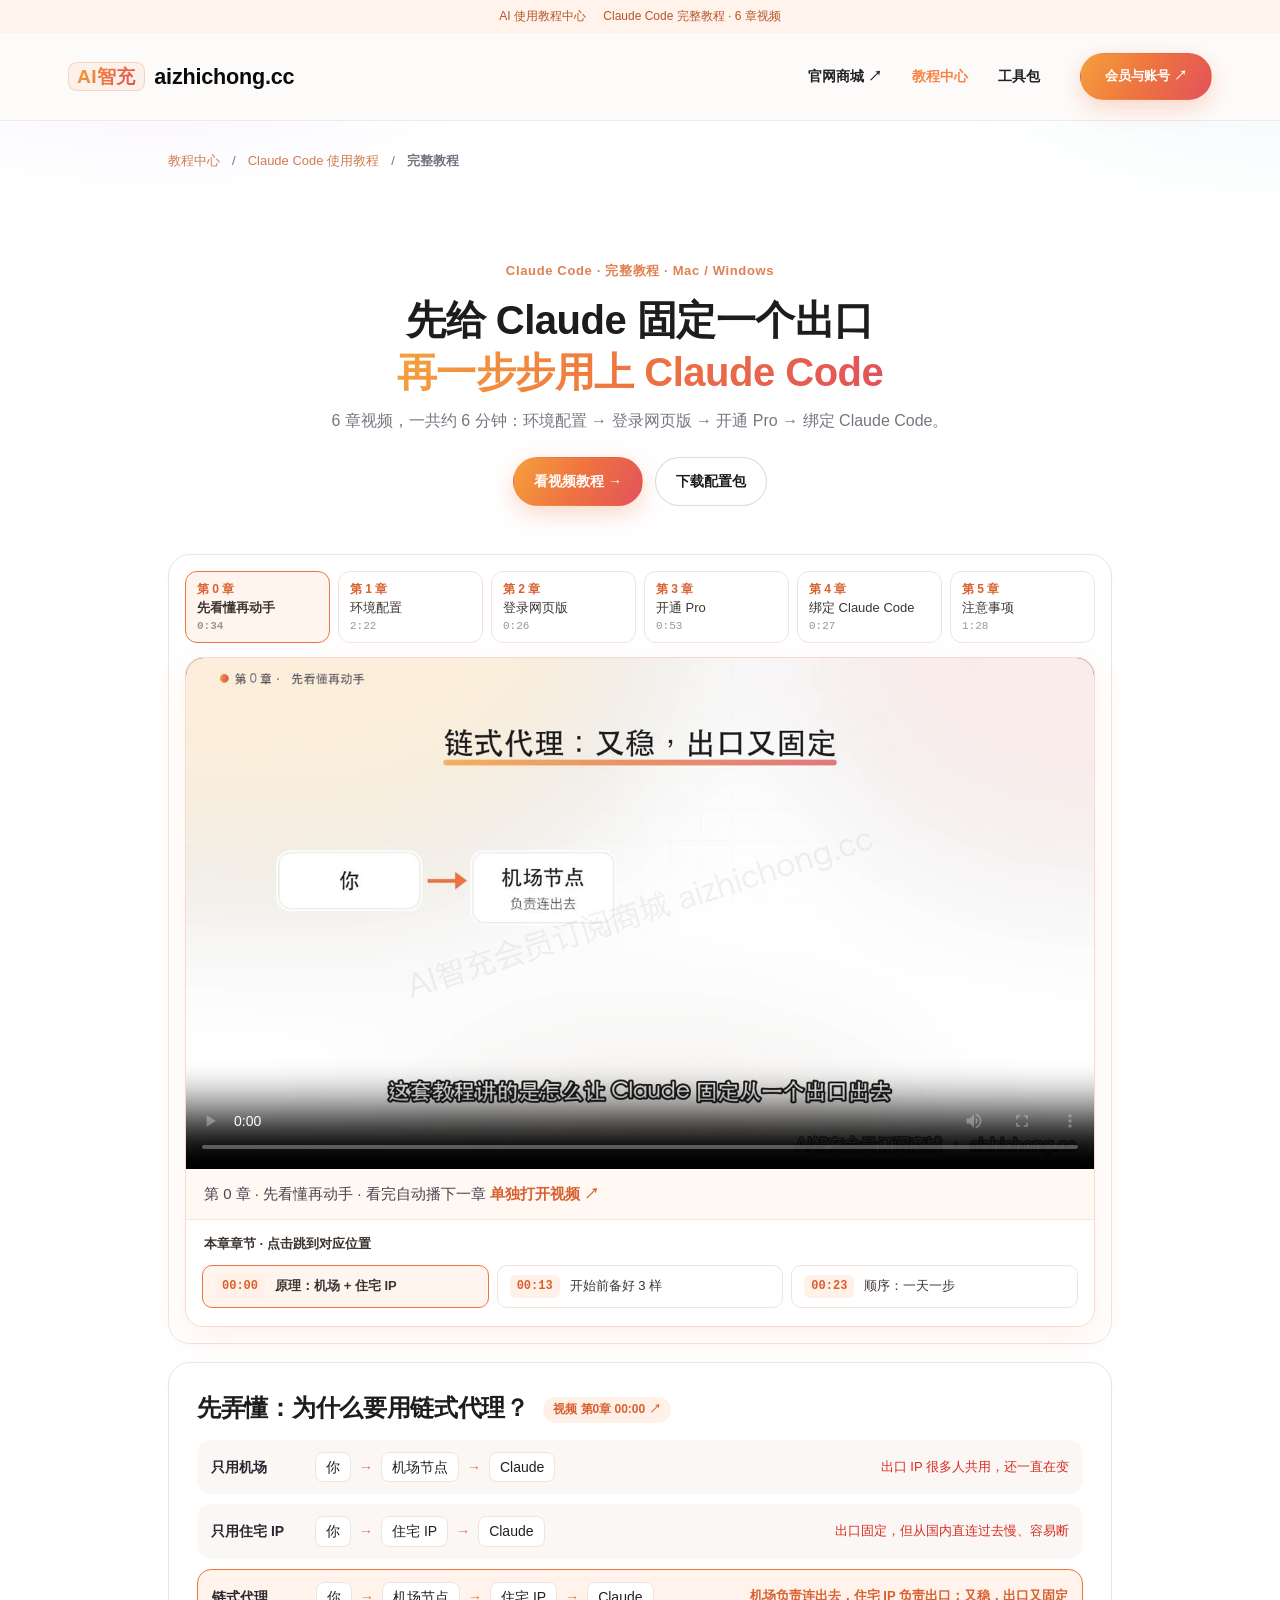
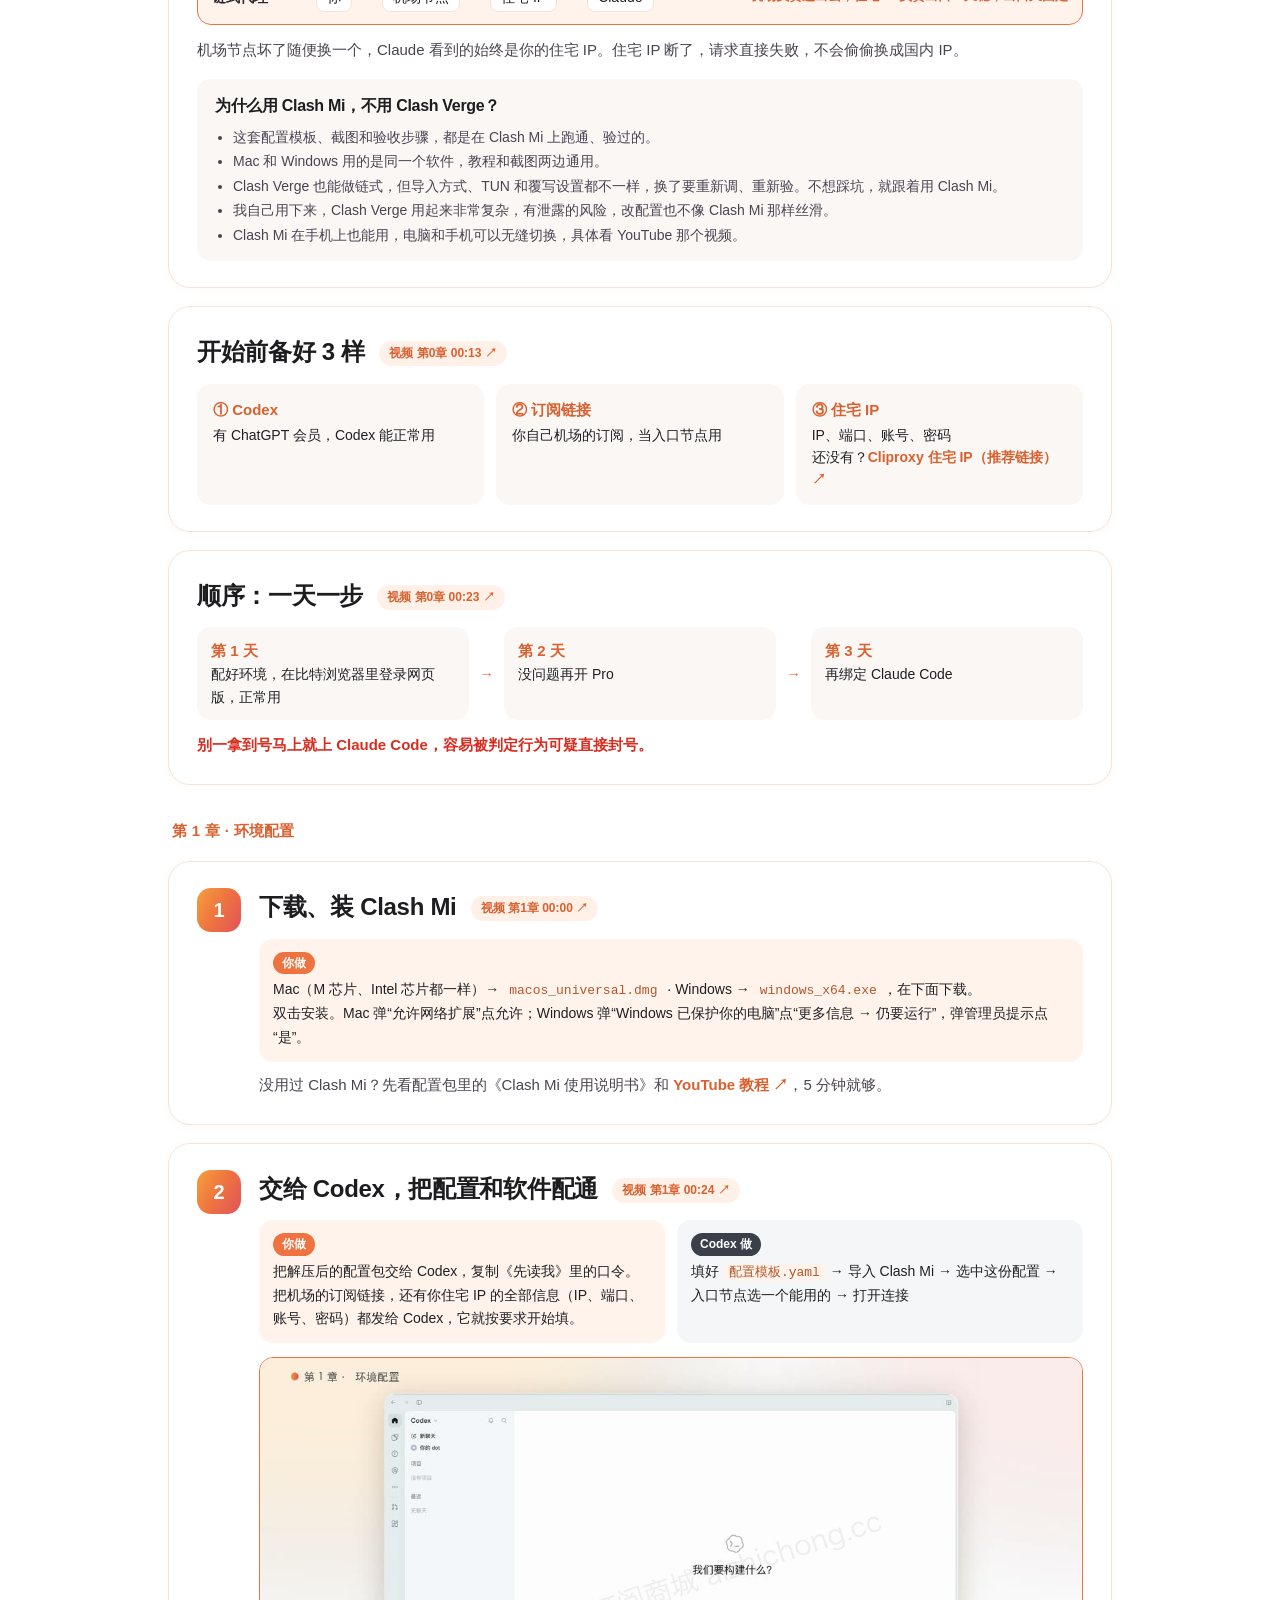
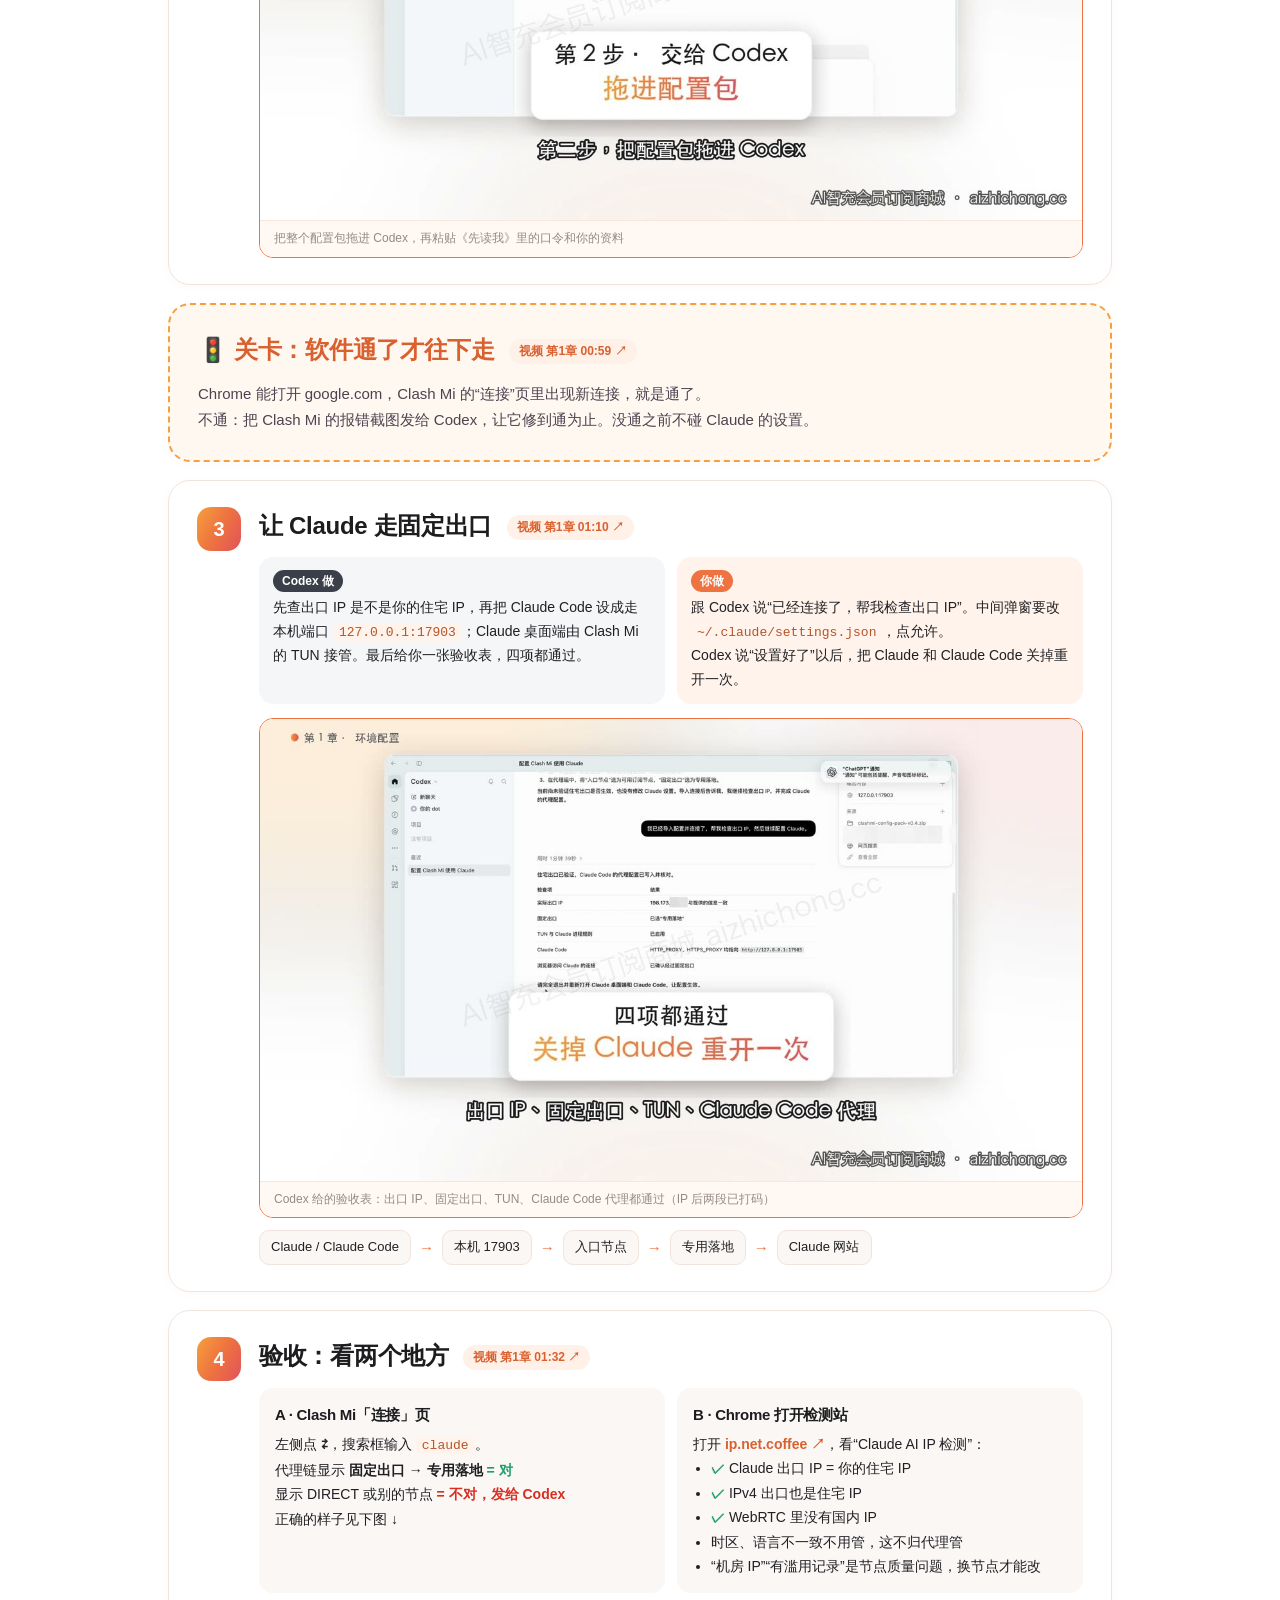
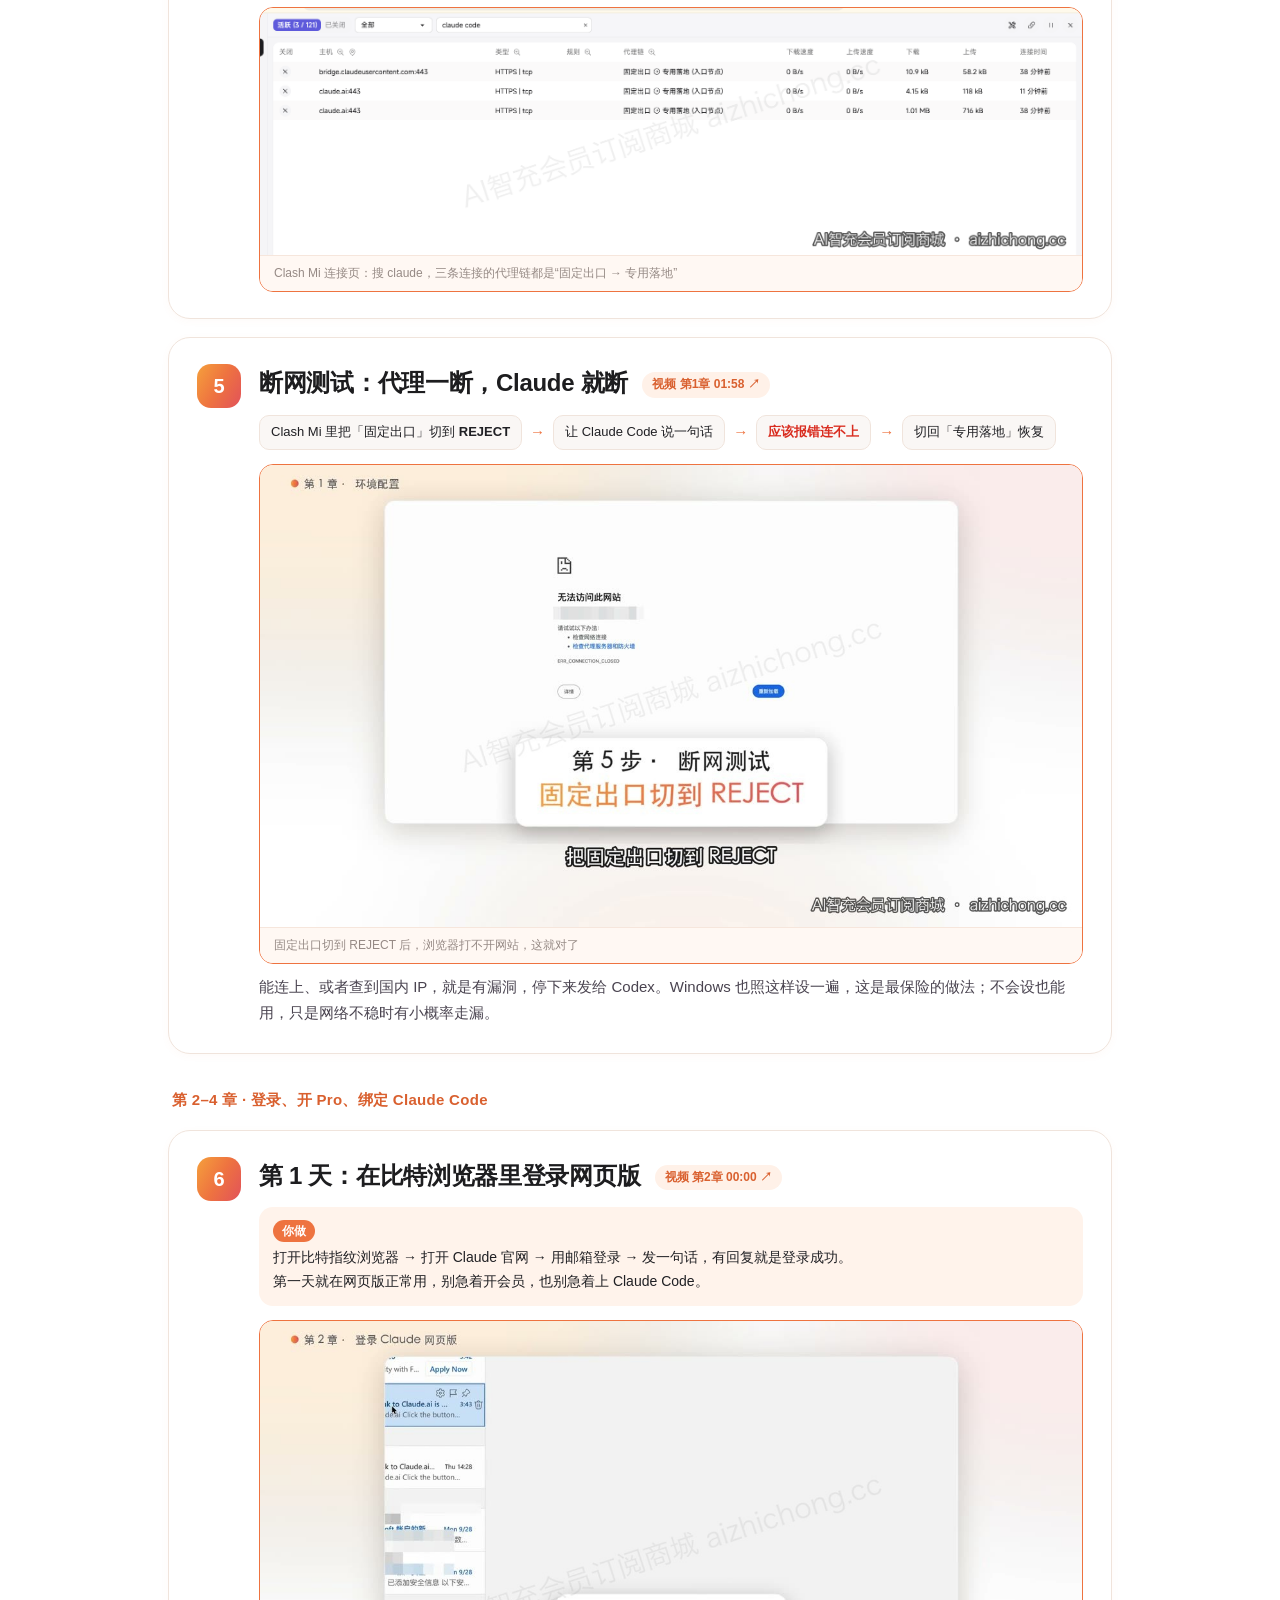
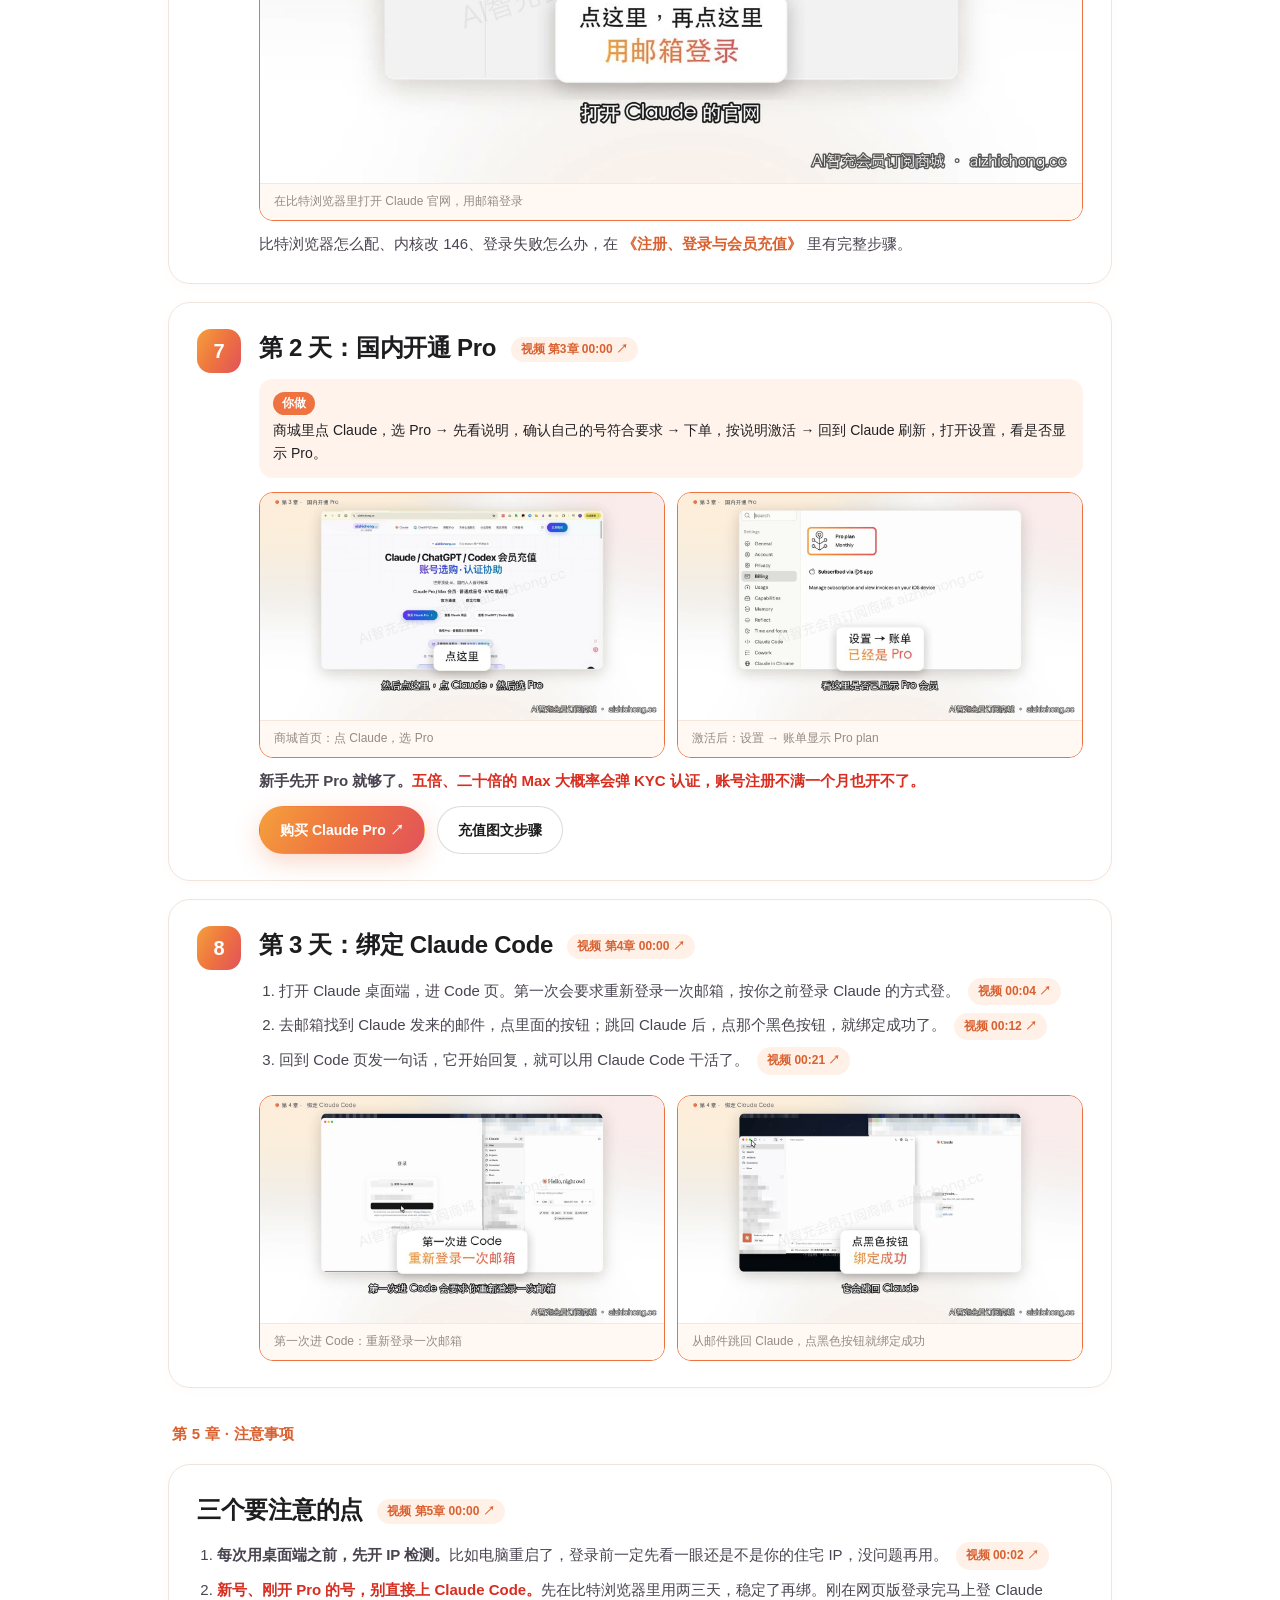
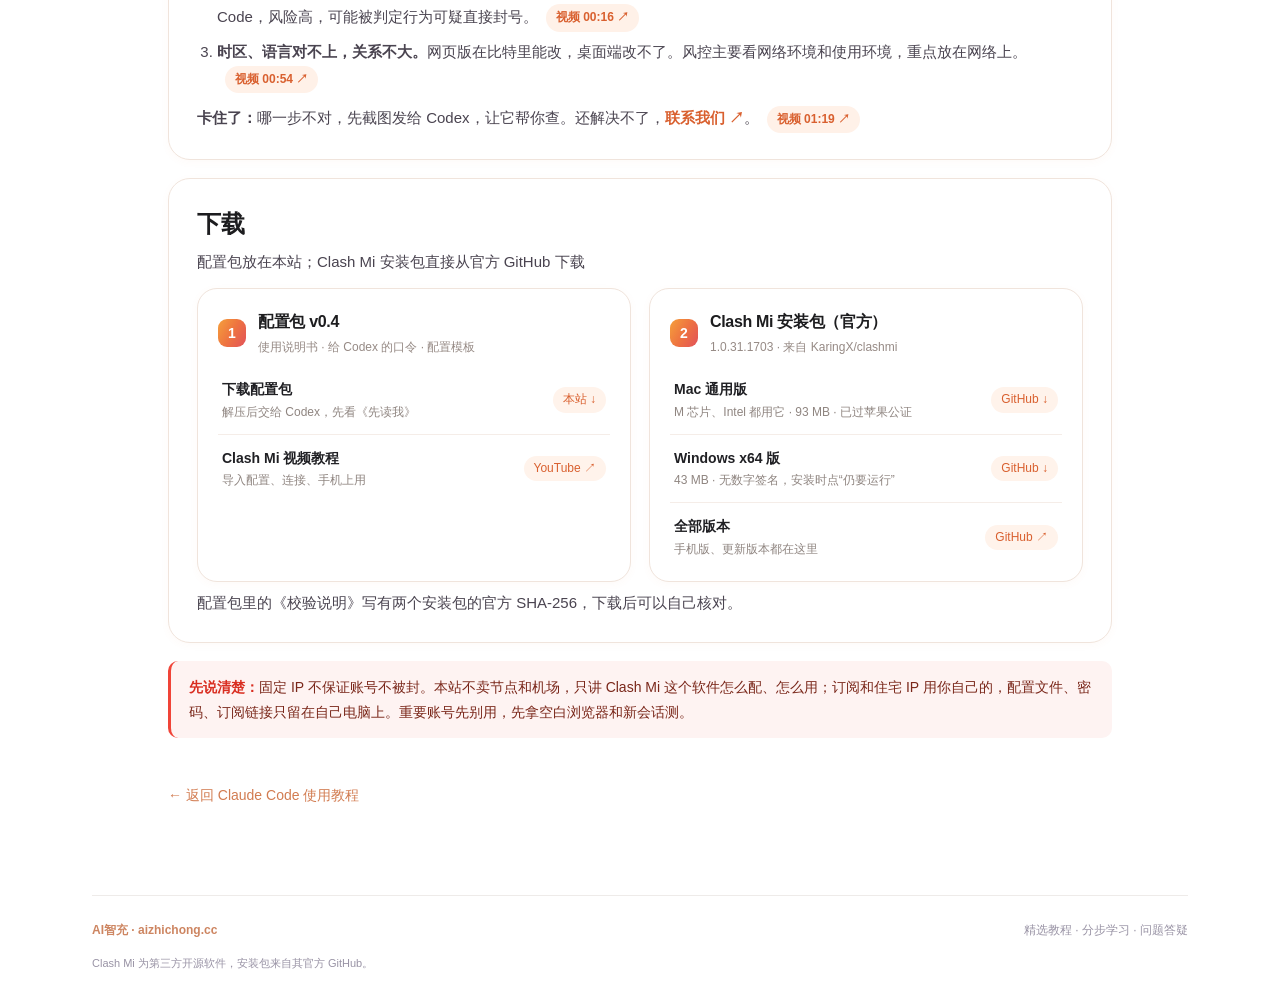
==== commit 6565cc77: "上线 Claude 从零到一教程：11 步路线、注册 V5、步骤内视频与收藏微信入口" ====
--- a/tutorial-clashmi.html
+++ b/tutorial-clashmi.html
@@ -1,10 +1,10 @@
 <!doctype html>
-<html lang="zh-CN"><head><meta charset="utf-8"><meta name="viewport" content="width=device-width,initial-scale=1"><title>Claude Code 完整教程：固定出口、登录、开 Pro、绑定 · AI智充</title><meta name="description" content="6 章视频 + 分步图文：用 Clash Mi 链式代理让 Claude 固定一个出口，交给 Codex 配好；再登录网页版、开通 Pro、绑定 Claude Code。"><link rel="icon" href="favicon.svg?v=2" type="image/svg+xml"><link rel="icon" href="favicon-32.png?v=2" sizes="32x32" type="image/png"><link rel="apple-touch-icon" href="apple-touch-icon.png?v=2"><link rel="stylesheet" href="tutorial-brand.css?v=20261020-product-hub"><link rel="stylesheet" href="tutorial-tutorial.css?v=20261023-orange"><link rel="stylesheet" href="tutorial-orange.css?v=20261023-chapters"><link rel="stylesheet" href="tutorial-clashmi.css?v=20261028-video"></head>
+<html lang="zh-CN"><head><meta charset="utf-8"><meta name="viewport" content="width=device-width,initial-scale=1"><title>Claude Code 完整教程：固定出口、登录、开 Pro、绑定 · AI智充</title><meta name="description" content="6 章视频 + 分步图文：用 Clash Mi 链式代理让 Claude 固定一个出口，交给 Codex 配好；再登录网页版、开通 Pro、绑定 Claude Code。"><link rel="icon" href="favicon.svg?v=2" type="image/svg+xml"><link rel="icon" href="favicon-32.png?v=2" sizes="32x32" type="image/png"><link rel="apple-touch-icon" href="apple-touch-icon.png?v=2"><link rel="stylesheet" href="tutorial-brand.css?v=20261105-release1"><link rel="stylesheet" href="tutorial-tutorial.css?v=20261105-release1"><link rel="stylesheet" href="tutorial-orange.css?v=20261105-release1"><link rel="stylesheet" href="tutorial-clashmi.css?v=20261105-release1"></head>
 <body><div class="demo-banner">AI 使用教程中心 <span>Claude Code 完整教程 · 6 章视频</span></div>
-<header class="learn-header"><div class="header-inner"><a href="tutorial-preview#/" class="learn-logo" aria-label="教程中心首页"><span class="brand-badge"><span class="brand-ai66">AI智充</span></span><span class="site-domain site-domain--nav">aizhichong.cc</span></a><nav aria-label="主导航"><a href="https://aizhichong.cc/" target="_blank" rel="noopener">官网商城 ↗</a><a href="tutorial-preview#/" class="active">教程中心</a><a href="tutorial-preview#/toolkit">工具包</a></nav><a class="btn btn-primary-new shop-nav" href="https://aizhichong.cc/#pricing" target="_blank" rel="noopener">会员与账号 ↗</a></div></header>
+<header class="learn-header"><div class="header-inner"><a href="tutorial-preview.html#/" class="learn-logo" aria-label="教程中心首页"><span class="brand-badge"><span class="brand-ai66">AI智充</span></span><span class="site-domain site-domain--nav">aizhichong.cc</span></a><nav aria-label="主导航"><a href="https://aizhichong.cc/" target="_blank" rel="noopener">官网商城 ↗</a><a href="tutorial-preview.html#/" class="active">教程中心</a><a href="tutorial-preview.html#/toolkit">工具包</a></nav><a class="btn btn-primary-new shop-nav" href="https://aizhichong.cc/#pricing" target="_blank" rel="noopener">会员与账号 ↗</a></div></header>
 
 <main class="cm-wrap">
-  <nav class="center-breadcrumb" aria-label="当前位置"><a href="tutorial-preview#/">教程中心</a><span>/</span><a href="tutorial-preview#/category/claudecode">Claude Code 使用教程</a><span>/</span><strong>完整教程</strong></nav>
+  <nav class="center-breadcrumb" aria-label="当前位置"><a href="tutorial-preview.html#/">教程中心</a><span>/</span><a href="tutorial-preview.html#/category/claudecode">Claude Code 使用教程</a><span>/</span><strong>完整教程</strong></nav>
 
   <section class="cm-hero">
     <span class="center-eyebrow">Claude Code · 完整教程 · Mac / Windows</span>
@@ -26,8 +26,8 @@
       <button type="button" role="tab" data-ch="5"><b>第 5 章</b>注意事项<small>1:28</small></button>
     </div>
     <div class="full-video">
-      <video controls playsinline preload="metadata" poster="tutorial-cc-ch0.jpg?v=20261028" aria-label="Claude Code 完整教程视频"><source src="tutorial-cc-ch0.mp4?v=20261028" type="video/mp4">请使用支持 MP4 的浏览器。</video>
-      <p><span id="cm-now">第 0 章 · 先看懂再动手</span> · 看完自动播下一章 <a id="cm-open" href="tutorial-cc-ch0.mp4?v=20261028" target="_blank" rel="noopener">单独打开视频 ↗</a></p>
+      <video controls playsinline preload="metadata" poster="tutorial-cc-ch0.jpg?v=20261103wm" aria-label="Claude Code 完整教程视频"><source src="tutorial-cc-ch0.mp4?v=20261103wm" type="video/mp4">请使用支持 MP4 的浏览器。</video>
+      <p><span id="cm-now">第 0 章 · 先看懂再动手</span> · 看完自动播下一章 <a id="cm-open" href="tutorial-cc-ch0.mp4?v=20261103wm" target="_blank" rel="noopener">单独打开视频 ↗</a></p>
       <div class="video-chapters"><div class="video-chapters-title">本章章节 · 点击跳到对应位置</div><div class="video-chapters-grid" id="cm-points"></div></div>
     </div>
   </section>
@@ -92,7 +92,7 @@
         <div class="you"><strong>你做</strong><br>把解压后的配置包交给 Codex，复制《先读我》里的口令。<br>把机场的订阅链接，还有你住宅 IP 的全部信息（IP、端口、账号、密码）都发给 Codex，它就按要求开始填。</div>
         <div class="codex"><strong>Codex 做</strong><br>填好 <code>配置模板.yaml</code> → 导入 Clash Mi → 选中这份配置 → 入口节点选一个能用的 → 打开连接</div>
       </div>
-      <figure class="cm-shot"><img src="tutorial-cc-step2.jpg?v=20261028" alt="把整个配置包拖进 Codex，再粘贴《先读我》里的口令和你的资料" width="1280" height="720" loading="lazy"><figcaption>把整个配置包拖进 Codex，再粘贴《先读我》里的口令和你的资料</figcaption></figure>
+      <figure class="cm-shot"><img src="tutorial-cc-step2.jpg?v=20261103wm" alt="把整个配置包拖进 Codex，再粘贴《先读我》里的口令和你的资料" width="1280" height="720" loading="lazy"><figcaption>把整个配置包拖进 Codex，再粘贴《先读我》里的口令和你的资料</figcaption></figure>
     </div>
   </section>
 
@@ -109,7 +109,7 @@
         <div class="codex"><strong>Codex 做</strong><br>先查出口 IP 是不是你的住宅 IP，再把 Claude Code 设成走本机端口 <code>127.0.0.1:17903</code>；Claude 桌面端由 Clash Mi 的 TUN 接管。最后给你一张验收表，四项都通过。</div>
         <div class="you"><strong>你做</strong><br>跟 Codex 说“已经连接了，帮我检查出口 IP”。中间弹窗要改 <code>~/.claude/settings.json</code>，点允许。<br>Codex 说“设置好了”以后，把 Claude 和 Claude Code 关掉重开一次。</div>
       </div>
-      <figure class="cm-shot"><img src="tutorial-cc-step3.jpg?v=20261028" alt="Codex 给的验收表：出口 IP、固定出口、TUN、Claude Code 代理都通过（IP 后两段已打码）" width="1280" height="720" loading="lazy"><figcaption>Codex 给的验收表：出口 IP、固定出口、TUN、Claude Code 代理都通过（IP 后两段已打码）</figcaption></figure>
+      <figure class="cm-shot"><img src="tutorial-cc-step3.jpg?v=20261103wm" alt="Codex 给的验收表：出口 IP、固定出口、TUN、Claude Code 代理都通过（IP 后两段已打码）" width="1280" height="720" loading="lazy"><figcaption>Codex 给的验收表：出口 IP、固定出口、TUN、Claude Code 代理都通过（IP 后两段已打码）</figcaption></figure>
       <div class="cm-flow"><span>Claude / Claude Code</span><i>→</i><span>本机 17903</span><i>→</i><span>入口节点</span><i>→</i><span>专用落地</span><i>→</i><span>Claude 网站</span></div>
     </div>
   </section>
@@ -142,7 +142,7 @@
     <div class="cm-step-body">
       <h2>断网测试：代理一断，Claude 就断 <button class="video-time" type="button" data-ch="1" data-time="118">视频 第1章 01:58 ↗</button></h2>
       <div class="cm-flow"><span>Clash Mi 里把「固定出口」切到 <b>REJECT</b></span><i>→</i><span>让 Claude Code 说一句话</span><i>→</i><span class="cm-bad">应该报错连不上</span><i>→</i><span>切回「专用落地」恢复</span></div>
-      <figure class="cm-shot"><img src="tutorial-cc-step5.jpg?v=20261028" alt="固定出口切到 REJECT 后，浏览器打不开网站，这就对了" width="1280" height="720" loading="lazy"><figcaption>固定出口切到 REJECT 后，浏览器打不开网站，这就对了</figcaption></figure>
+      <figure class="cm-shot"><img src="tutorial-cc-step5.jpg?v=20261103wm" alt="固定出口切到 REJECT 后，浏览器打不开网站，这就对了" width="1280" height="720" loading="lazy"><figcaption>固定出口切到 REJECT 后，浏览器打不开网站，这就对了</figcaption></figure>
       <p style="margin-top:10px">能连上、或者查到国内 IP，就是有漏洞，停下来发给 Codex。Windows 也照这样设一遍，这是最保险的做法；不会设也能用，只是网络不稳时有小概率走漏。</p>
     </div>
   </section>
@@ -154,8 +154,8 @@
     <div class="cm-step-body">
       <h2>第 1 天：在比特浏览器里登录网页版 <button class="video-time" type="button" data-ch="2" data-time="0">视频 第2章 00:00 ↗</button></h2>
       <div class="cm-who single"><div class="you"><strong>你做</strong><br>打开比特指纹浏览器 → 打开 Claude 官网 → 用邮箱登录 → 发一句话，有回复就是登录成功。<br>第一天就在网页版正常用，别急着开会员，也别急着上 Claude Code。</div></div>
-      <figure class="cm-shot"><img src="tutorial-cc-step6.jpg?v=20261028" alt="在比特浏览器里打开 Claude 官网，用邮箱登录" width="1280" height="720" loading="lazy"><figcaption>在比特浏览器里打开 Claude 官网，用邮箱登录</figcaption></figure>
-      <p style="margin-top:10px">比特浏览器怎么配、内核改 146、登录失败怎么办，在 <a href="tutorial-preview#/lesson/claude-complete-guide/text" style="color:#D9602F;font-weight:600">《注册、登录与会员充值》</a> 里有完整步骤。</p>
+      <figure class="cm-shot"><img src="tutorial-cc-step6.jpg?v=20261103wm" alt="在比特浏览器里打开 Claude 官网，用邮箱登录" width="1280" height="720" loading="lazy"><figcaption>在比特浏览器里打开 Claude 官网，用邮箱登录</figcaption></figure>
+      <p style="margin-top:10px">比特浏览器怎么配、内核改 146、登录失败怎么办，在 <a href="tutorial-preview.html#/lesson/claude-complete-guide/text" style="color:#D9602F;font-weight:600">《注册、登录与会员充值》</a> 里有完整步骤。</p>
     </div>
   </section>
 
@@ -164,9 +164,9 @@
     <div class="cm-step-body">
       <h2>第 2 天：国内开通 Pro <button class="video-time" type="button" data-ch="3" data-time="0">视频 第3章 00:00 ↗</button></h2>
       <div class="cm-who single"><div class="you"><strong>你做</strong><br>商城里点 Claude，选 Pro → 先看说明，确认自己的号符合要求 → 下单，按说明激活 → 回到 Claude 刷新，打开设置，看是否显示 Pro。</div></div>
-      <div class="cm-shots"><figure class="cm-shot"><img src="tutorial-cc-step7a.jpg?v=20261028" alt="商城首页：点 Claude，选 Pro" width="1280" height="720" loading="lazy"><figcaption>商城首页：点 Claude，选 Pro</figcaption></figure><figure class="cm-shot"><img src="tutorial-cc-step7b.jpg?v=20261028" alt="激活后：设置 → 账单显示 Pro plan" width="1280" height="720" loading="lazy"><figcaption>激活后：设置 → 账单显示 Pro plan</figcaption></figure></div>
+      <div class="cm-shots"><figure class="cm-shot"><img src="tutorial-cc-step7a.jpg?v=20261103wm" alt="商城首页：点 Claude，选 Pro" width="1280" height="720" loading="lazy"><figcaption>商城首页：点 Claude，选 Pro</figcaption></figure><figure class="cm-shot"><img src="tutorial-cc-step7b.jpg?v=20261103wm" alt="激活后：设置 → 账单显示 Pro plan" width="1280" height="720" loading="lazy"><figcaption>激活后：设置 → 账单显示 Pro plan</figcaption></figure></div>
       <p style="margin-top:10px"><b>新手先开 Pro 就够了。</b><span class="warn-red">五倍、二十倍的 Max 大概率会弹 KYC 认证，账号注册不满一个月也开不了。</span></p>
-      <div class="center-actions" style="margin-top:12px"><a class="btn btn-primary-new" href="https://aizhichong.cc/#pricing" target="_blank" rel="noopener">购买 Claude Pro ↗</a><a class="btn btn-secondary-new" href="tutorial-preview#/lesson/claude-complete-guide/text">充值图文步骤</a></div>
+      <div class="center-actions" style="margin-top:12px"><a class="btn btn-primary-new" href="https://aizhichong.cc/#pricing" target="_blank" rel="noopener">购买 Claude Pro ↗</a><a class="btn btn-secondary-new" href="tutorial-preview.html#/lesson/claude-complete-guide/text">充值图文步骤</a></div>
     </div>
   </section>
 
@@ -179,7 +179,7 @@
         <li>去邮箱找到 Claude 发来的邮件，点里面的按钮；跳回 Claude 后，点那个黑色按钮，就绑定成功了。<button class="video-time" type="button" data-ch="4" data-time="12">视频 00:12 ↗</button></li>
         <li>回到 Code 页发一句话，它开始回复，就可以用 Claude Code 干活了。<button class="video-time" type="button" data-ch="4" data-time="21">视频 00:21 ↗</button></li>
       </ol>
-      <div class="cm-shots"><figure class="cm-shot"><img src="tutorial-cc-step8a.jpg?v=20261028" alt="第一次进 Code：重新登录一次邮箱" width="1280" height="720" loading="lazy"><figcaption>第一次进 Code：重新登录一次邮箱</figcaption></figure><figure class="cm-shot"><img src="tutorial-cc-step8b.jpg?v=20261028" alt="从邮件跳回 Claude，点黑色按钮就绑定成功" width="1280" height="720" loading="lazy"><figcaption>从邮件跳回 Claude，点黑色按钮就绑定成功</figcaption></figure></div>
+      <div class="cm-shots"><figure class="cm-shot"><img src="tutorial-cc-step8a.jpg?v=20261103wm" alt="第一次进 Code：重新登录一次邮箱" width="1280" height="720" loading="lazy"><figcaption>第一次进 Code：重新登录一次邮箱</figcaption></figure><figure class="cm-shot"><img src="tutorial-cc-step8b.jpg?v=20261103wm" alt="从邮件跳回 Claude，点黑色按钮就绑定成功" width="1280" height="720" loading="lazy"><figcaption>从邮件跳回 Claude，点黑色按钮就绑定成功</figcaption></figure></div>
     </div>
   </section>
 
@@ -218,13 +218,13 @@
     <div class="cm-notice"><strong>先说清楚：</strong>固定 IP 不保证账号不被封。本站不卖节点和机场，只讲 Clash Mi 这个软件怎么配、怎么用；订阅和住宅 IP 用你自己的，配置文件、密码、订阅链接只留在自己电脑上。重要账号先别用，先拿空白浏览器和新会话测。</div>
   </section>
 
-  <a class="center-back" href="tutorial-preview#/category/claudecode">← 返回 Claude Code 使用教程</a>
+  <a class="center-back" href="tutorial-preview.html#/category/claudecode">← 返回 Claude Code 使用教程</a>
 </main>
 
 <footer class="learn-footer"><strong>AI智充 · aizhichong.cc</strong><span>精选教程 · 分步学习 · 问题答疑</span><small>Clash Mi 为第三方开源软件，安装包来自其官方 GitHub。</small></footer>
 <script>
 (()=>{
- const V='?v=20261028',names=['先看懂再动手','环境配置','登录网页版','开通 Pro','绑定 Claude Code','注意事项'];
+ const V='?v=20261103wm',names=['先看懂再动手','环境配置','登录网页版','开通 Pro','绑定 Claude Code','注意事项'];
  const points=[
   [[0,'原理：机场 + 住宅 IP'],[13,'开始前备好 3 样'],[23,'顺序：一天一步']],
   [[0,'下载、安装 Clash Mi'],[16,'登录 Codex、解压配置包'],[24,'交给 Codex'],[36,'Codex 读包、写配置'],[47,'导入、打开连接'],[59,'关卡：软件通了再往下'],[70,'接上 Claude'],[92,'对比：之前 0 分'],[98,'验收：IP 检测 + 连接页'],[118,'断网测试'],[134,'有漏洞怎么办']],
